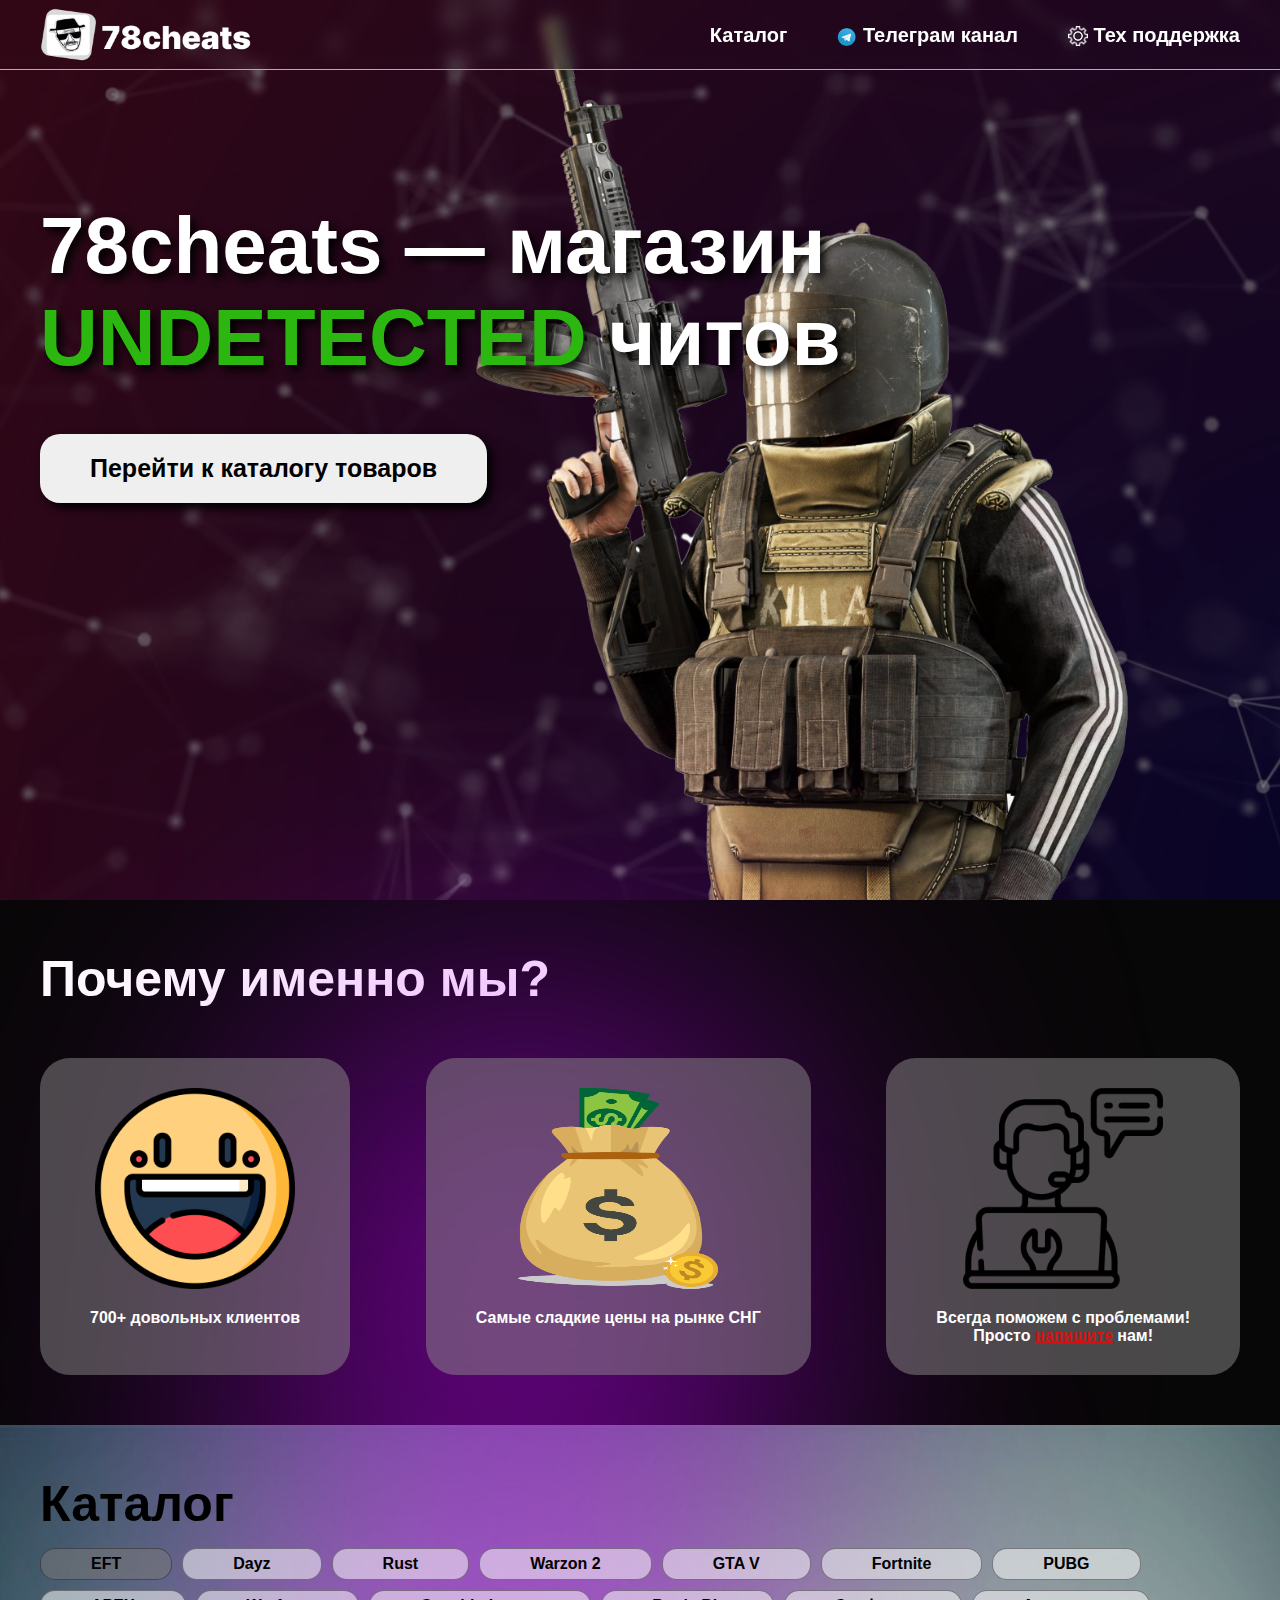
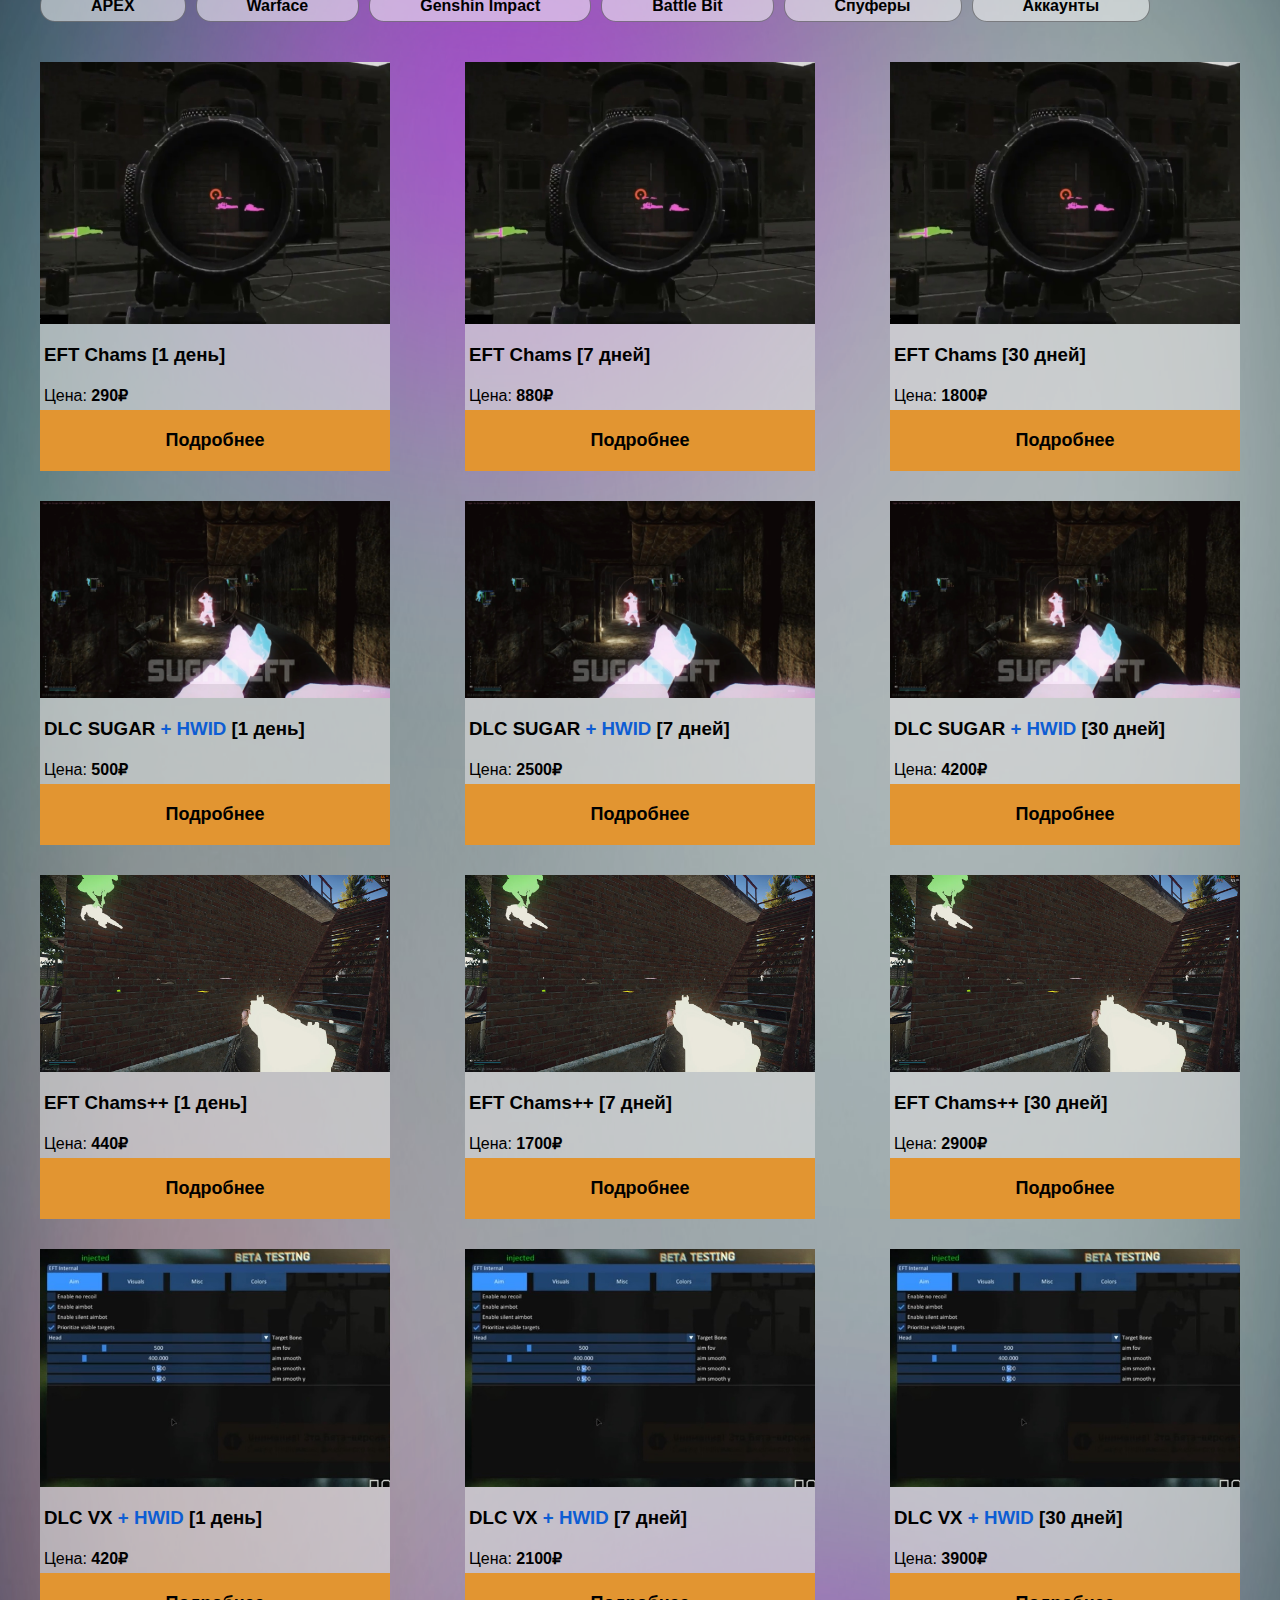
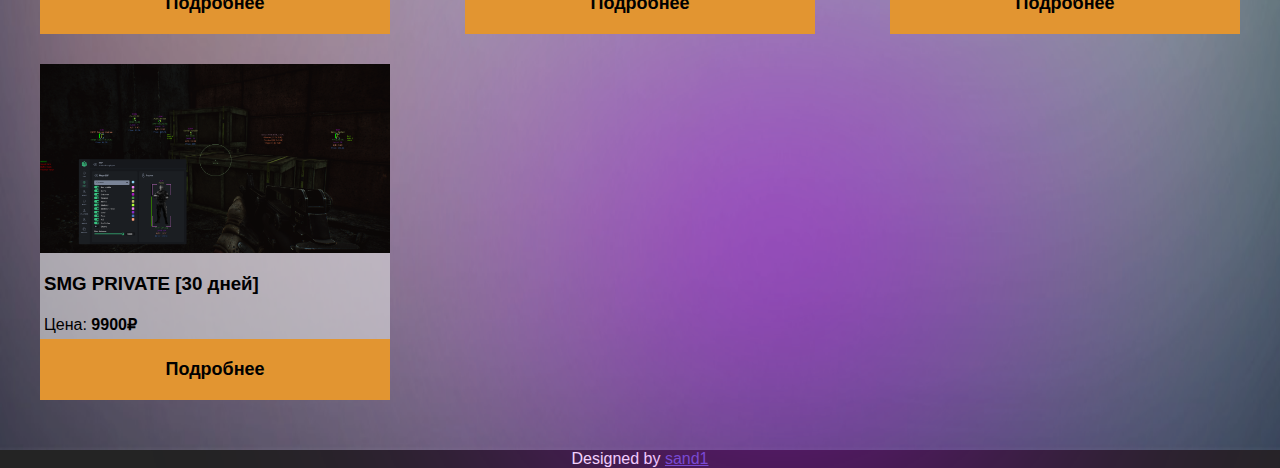
==== index.html @ 9108d3a5 "213123" ====
<!DOCTYPE html>
<html lang="en">
<head>
    <meta charset="UTF-8">
    <meta http-equiv="X-UA-Compatible" content="IE=edge">
    <meta name="viewport" content="width=device-width, initial-scale=1.0">
    <link rel="stylesheet" href="https://cdn.jsdelivr.net/npm/@mdi/font@6.5.95/css/materialdesignicons.min.css">
    <!-- <link rel="stylesheet" href="https://cdnjs.cloudflare.com/ajax/libs/animate.css/4.1.1/animate.min.css"/> -->
    <link type="image/x-icon" href="img/logo/iconka.ico" rel="shortcut icon">
    <link rel="stylesheet" href="css/style.css">
    <title>78cheats</title>
</head>
<body>
    <div class="wrapper">
        <header class="header animate__animated animate__fadeInDown">
            <div class="header__container">
                <a href="#"><img src="img/logo/78walter.png" alt="" class="header__logo"></a> 
                <div class="header__menu menu">
                    <div class="menu__icon">
                        <span></span>
                    </div>
                    <nav class="menu__body">
                        <ul class="menu__list">
                            <li><a class="menu__link" data-goto=".catalog" href="#"><i class="mdi mdi-animation"></i> Каталог</a></li>
                            <li><a class="menu__link" data-goto="" href="https://t.me/cheat78s" target="_blank"> <img src="img/logo/tg-png.png" width="20px" alt="tg" style="margin-top: 3px;"> Телеграм канал</a></li>
                            <li><a class="menu__link widthCOG" data-goto="" href="https://t.me/sand17tg" target="_blank"><img src="img/logo/COG.png" alt="COG" width="20px" class="mdiCOG"> Тех поддержка</a></li>
                        </ul>
                    </nav>
                </div>
            </div>
        </header>

        <main class="main">
            <section class="main__page">
                <!-- <img src="img/background/123123.jpg" alt="background" class="main__page__background"> -->
                <video src="img/background/dots_-_120172 (Original).mp4" poster="img/background/dots-static.png" muted loop autoplay="autoplay" class="main__page__background"></video>
                <img src="img/background/scav.png" alt="scav" class="main__page__scav-img animate__animated animate__fadeInRightBig wow" data-speed="100">
                <div class="container">
                    <div class="main__page__content animate__animated animate__fadeInLeft">
                        <h1>78cheats — магазин <span style="color: rgb(43, 182, 16);">UNDETECTED</span> читов</h1>
                        <button class="main__page__content__button menu__link" data-goto=".catalog">Перейти к каталогу товаров</button>
                    </div>
                </div>
            </section>

            <section class="why-we">
                <div class="container">
                    <h2 class="catalog__content__title animate__animated animate__fadeInLeft wow">Почему именно мы?</h2>
                    <div class="blur-element1"></div>
                    <div class="why-we__block">

                        <div class="why-we__item animate__animated animate__fadeInBottomLeft wow">
                            <img src="img/logo/smile.png" alt="smile">
                            <h3>700+ довольных клиентов</h3>
                        </div>
                        <div class="why-we__item animate__animated animate__fadeInUp wow">
                            <img src="img/logo/dinero.png" alt=dinero"">
                            <h3>Самые сладкие цены на рынке СНГ</h3>
                        </div>
                        <div class="why-we__item animate__animated animate__fadeInBottomRight wow">
                            <img src="img/logo/sos.png" alt="sos">
                            <h3>Всегда поможем с проблемами!<br> Просто <a target="_blank" href="https://t.me/sand17tg" style="color: rgb(214, 18, 18); text-decoration: underline;">напишите</a> нам!</h3>
                        </div>                        
                    </div>
                </div>
            </section>

            <section class="catalog">
                <img src="img/background/background2.jpg" alt="background2" class="catalog__background" >
                 <div class="blur-element1"></div>
                 <div class="blur-element2"></div>
                <div class="container">
                    <div class="catalog__content">
                        <h2 class="catalog__content__title animate__animated animate__fadeInLeft wow">Каталог</h2>
                        <ul class="catalog-bar animate__animated animate__fadeInLeft wow">
                            <li class="catalog-bar__item" data-tab="tab-eft">EFT</li>
                            <li class="catalog-bar__item" data-tab="tab-dayz">Dayz</li>
                            <li class="catalog-bar__item" data-tab="tab-rust">Rust</li>
                            <li class="catalog-bar__item" data-tab="tab-mw2">Warzon 2</li>
                            <li class="catalog-bar__item" data-tab="tab-gta5">GTA V</li>
                            <li class="catalog-bar__item" data-tab="tab-ft">Fortnite</li>
                            <li class="catalog-bar__item" data-tab="tab-pubg">PUBG</li>
                            <li class="catalog-bar__item" data-tab="tab-apex">APEX</li>
                            <li class="catalog-bar__item" data-tab="tab-wf">Warface</li>
                            <!-- <li class="catalog-bar__item" data-tab="tab-wt">War Thunder</li> -->
                            <li class="catalog-bar__item" data-tab="tab-gi">Genshin Impact</li>
                            <li class="catalog-bar__item" data-tab="tab-bb">Battle Bit</li>
                            <li class="catalog-bar__item" data-tab="tab-hwid">Спуферы</li>
                            <li class="catalog-bar__item" data-tab="tab-acc">Аккаунты</li>
                        </ul>

                        <div class="catalog-content">

                            <div class="catalog-content__block hidden" id="tab-eft" >                              
                                <div class="catalog-content__block__item " data-cpu="CPU: Intel или AMD" data-win="Windows 64x 10[20H2 - 22H2] — 11[22H2]" data-description="Представляю вашему вниманию продукт EFT Chams — чит для Таркова, который содержит в себе только чамсы. Почему он хардкорный? Да потому что вам придётся стрелять самому, за вас убивать в голову он не будет. Заинжектили, зашли на сервер и просто видите, как противники бегают по всей карте — у данного софта нет даже меню.">
                                    <img class="card-img" src="img/product-img/chams.jpg" alt="chams" >
                                    <h3 class="card-title">EFT Chams <span class="card-time">[1 день]</span></h3>
                                    <p>Цена:<span class="card-price"> 290₽</span></p>
                                    <button class="product-btn"  >Подробнее</button>
                                </div>
                                <div class="catalog-content__block__item " data-cpu="CPU: Intel или AMD" data-win="Windows 64x 10[20H2 - 22H2] — 11[22H2]" data-description="Представляю вашему вниманию продукт EFT Chams — чит для Таркова, который содержит в себе только чамсы. Почему он хардкорный? Да потому что вам придётся стрелять самому, за вас убивать в голову он не будет. Заинжектили, зашли на сервер и просто видите, как противники бегают по всей карте — у данного софта нет даже меню.">
                                    <img class="card-img" src="img/product-img/chams.jpg" alt="chams" >
                                    <h3 class="card-title">EFT Chams <span class="card-time">[7 дней]</span></h3>
                                    <p>Цена:<span class="card-price"> 880₽</span></p>
                                    <button class="product-btn" >Подробнее</button>
                                </div>
                                <div class="catalog-content__block__item " data-cpu="CPU: Intel или AMD" data-win="Windows 64x 10[20H2 - 22H2] — 11[22H2]" data-description="Представляю вашему вниманию продукт EFT Chams — чит для Таркова, который содержит в себе только чамсы. Почему он хардкорный? Да потому что вам придётся стрелять самому, за вас убивать в голову он не будет. Заинжектили, зашли на сервер и просто видите, как противники бегают по всей карте — у данного софта нет даже меню.">
                                    <img class="card-img" src="img/product-img/chams.jpg" alt="chams" >
                                    <h3 class="card-title">EFT Chams <span class="card-time">[30 дней]</span></h3>
                                    <p>Цена:<span class="card-price"> 1800₽</span></p>
                                    <button class="product-btn"  >Подробнее</button>
                                </div>

                                <div class="catalog-content__block__item " data-cpu="CPU: Intel / AMD (AMD FX / Intel Xeon не поддерживаются, возврата не будет)" data-win="Windows 64x 10[20H2 - 22H2]" data-description="Данное ПО не садит FPS и отлично подходит для легитной и полу-рейдж игры. В данный продукт встроен HWID SPOOFER, который заменит ваше железо на другое во время работы чита.">
                                    <img class="card-img" src="img/product-img/sugar.jpg" alt="sugar" >
                                    <h3 class="card-title">DLC SUGAR <span style="color: rgb(14, 93, 211)">+ HWID</span><span class="card-time"> [1 день]</span></h3>
                                    <p>Цена:<span class="card-price"> 500₽</span></p>
                                    <button class="product-btn"  >Подробнее</button>
                                </div>
                                <div class="catalog-content__block__item " data-cpu="CPU: Intel / AMD (AMD FX / Intel Xeon не поддерживаются, возврата не будет)" data-win="Windows 64x 10[20H2 - 22H2]" data-description="Данное ПО не садит FPS и отлично подходит для легитной и полу-рейдж игры. В данный продукт встроен HWID SPOOFER, который заменит ваше железо на другое во время работы чита.">
                                    <img class="card-img" src="img/product-img/sugar.jpg" alt="sugar" >
                                    <h3 class="card-title">DLC SUGAR <span style="color: rgb(14, 93, 211)">+ HWID</span><span class="card-time"> [7 дней]</span></h3>
                                    <p>Цена:<span class="card-price"> 2500₽</span></p>
                                    <button class="product-btn" >Подробнее</button>
                                </div>
                                <div class="catalog-content__block__item " data-cpu="CPU: Intel / AMD (AMD FX / Intel Xeon не поддерживаются, возврата не будет)" data-win="Windows 64x 10[20H2 - 22H2]" data-description="Данное ПО не садит FPS и отлично подходит для легитной и полу-рейдж игры. В данный продукт встроен HWID SPOOFER, который заменит ваше железо на другое во время работы чита.">
                                    <img class="card-img" src="img/product-img/sugar.jpg" alt="sugar" >
                                    <h3 class="card-title">DLC SUGAR <span style="color: rgb(14, 93, 211)">+ HWID</span><span class="card-time"> [30 дней]</span></h3>
                                    <p>Цена:<span class="card-price"> 4200₽</span></p>
                                    <button class="product-btn"  >Подробнее</button>
                                </div>

                                
                                <div class="catalog-content__block__item " data-cpu="CPU: Intel или AMD" data-win="Windows 64x 10[20H2 - 22H2] — 11[22H2]" data-description="Усовершенствованная версия Chams, в которой можно обозначить ЧКВ, Дикого, босса, абсолютно разными цветами из палитры RGB. Так же подсветка ящиков, контейнеров, лута, и прочего, выборка тоже есть. Присутствует Анти-Отдача, Бесконечный Бег.">
                                    <img class="card-img" src="img/product-img/chams++.jpg" alt="chams" >
                                    <h3 class="card-title">EFT Chams++ <span class="card-time">[1 день]</span></h3>
                                    <p>Цена:<span class="card-price"> 440₽</span></p>
                                    <button class="product-btn"  >Подробнее</button>
                                </div>
                                <div class="catalog-content__block__item " data-cpu="CPU: Intel или AMD" data-win="Windows 64x 10[20H2 - 22H2] — 11[22H2]" data-description="Усовершенствованная версия Chams, в которой можно обозначить ЧКВ, Дикого, босса, абсолютно разными цветами из палитры RGB. Так же подсветка ящиков, контейнеров, лута, и прочего, выборка тоже есть. Присутствует Анти-Отдача, Бесконечный Бег.">
                                    <img class="card-img" src="img/product-img/chams++.jpg" alt="chams" >
                                    <h3 class="card-title">EFT Chams++ <span class="card-time">[7 дней]</span></h3>
                                    <p>Цена:<span class="card-price"> 1700₽</span></p>
                                    <button class="product-btn" >Подробнее</button>
                                </div>
                                <div class="catalog-content__block__item " data-cpu="CPU: Intel или AMD" data-win="Windows 64x 10[20H2 - 22H2] — 11[22H2]" data-description="Усовершенствованная версия Chams, в которой можно обозначить ЧКВ, Дикого, босса, абсолютно разными цветами из палитры RGB. Так же подсветка ящиков, контейнеров, лута, и прочего, выборка тоже есть. Присутствует Анти-Отдача, Бесконечный Бег.">
                                    <img class="card-img" src="img/product-img/chams++.jpg" alt="chams" >
                                    <h3 class="card-title">EFT Chams++ <span class="card-time">[30 дней]</span></h3>
                                    <p>Цена:<span class="card-price"> 2900₽</span></p>
                                    <button class="product-btn"  >Подробнее</button>
                                </div>
                        


                                <div class="catalog-content__block__item " data-cpu="CPU: Intel или AMD" data-win="Windows 64x 10[20H2 - 22H2] — 11[22H2]" data-description="Бюджетный вариант полноценного софта, присутствует Aim-bot, FOV, возможность лутать через стены, ставить минимальную сумму отображаемого лута, отображены выходы. Встроен HWID-CHANGER.">
                                    <img class="card-img" src="img/product-img/vx.jpg" alt="vx" >
                                    <h3 class="card-title">DLC VX <span style="color: rgb(14, 93, 211)">+ HWID</span><span class="card-time"> [1 день]</span></h3>
                                    <p>Цена:<span class="card-price"> 420₽</span></p>
                                    <button class="product-btn">Подробнее</button>
                                </div>
                                <div class="catalog-content__block__item " data-cpu="CPU: Intel или AMD" data-win="Windows 64x 10[20H2 - 22H2] — 11[22H2]" data-description="Бюджетный вариант полноценного софта, присутствует Aim-bot, FOV, возможность лутать через стены, ставить минимальную сумму отображаемого лута, отображены выходы. Встроен HWID-CHANGER.">
                                    <img class="card-img" src="img/product-img/vx.jpg" alt="vx" >
                                    <h3 class="card-title">DLC VX <span style="color: rgb(14, 93, 211)">+ HWID</span><span class="card-time"> [7 дней]</span></h3>
                                    <p>Цена:<span class="card-price"> 2100₽</span></p>
                                    <button class="product-btn">Подробнее</button>
                                </div>
                                <div class="catalog-content__block__item " data-cpu="CPU: Intel или AMD" data-win="Windows 64x 10[20H2 - 22H2] — 11[22H2]" data-description="Бюджетный вариант полноценного софта, присутствует Aim-bot, FOV, возможность лутать через стены, ставить минимальную сумму отображаемого лута, отображены выходы. Встроен HWID-CHANGER.">
                                    <img class="card-img" src="img/product-img/vx.jpg" alt="vx" >
                                    <h3 class="card-title">DLC VX <span style="color: rgb(14, 93, 211)">+ HWID</span><span class="card-time"> [30 дней]</span></h3>
                                    <p>Цена:<span class="card-price"> 3900₽</span></p>
                                    <button class="product-btn">Подробнее</button>
                                </div>

                                
                                <div class="catalog-content__block__item " data-cpu="CPU: Intel или AMD" data-win="Windows 64x 10[20H2 - 22H2] — 11[22H2]" data-description="Самый безопастный слотовый софт для EFT. [?/20] . Чтобы узнать есть ли места, пишите в телеграм! Имеет фирменную менюшку, приятные визуалы, статус UNDETECTED, частые обновления и нововведения.">
                                    <img class="card-img" src="img/product-img/smg-private.png" alt="vx" >
                                    <h3 class="card-title">SMG PRIVATE <span class="card-time"> [30 дней]</span></h3>
                                    <p>Цена:<span class="card-price"> 9900₽</span></p>
                                    <button class="product-btn">Подробнее</button>
                                </div> 

                            </div>

                            <div class="catalog-content__block hidden" id="tab-dayz">
                                <div class="catalog-content__block__item">
                                    <img src="img/product-img/dayz dull.jpg" alt="Dullwave">
                                    <h3>Dullwave 30 days</h3>
                                    <p>Цена:<span> 3000₽</span></p>
                                    <a class="product-btn" href="https://t.me/s7ven8" target="_blank">Купить</a>
                                </div>
                                <div class="catalog-content__block__item">
                                    <img src="img/product-img/dayz dull.jpg" alt="Dullwave">
                                    <h3>Dullwave 7 days</h3>
                                    <p>Цена:<span> 1700₽</span></p>
                                    <a class="product-btn" href="https://t.me/s7ven8" target="_blank">Купить</a>
                                </div>
                                <div class="catalog-content__block__item">
                                    <img src="img/product-img/dayz dull.jpg" alt="Dullwave">
                                    <h3>Dullwave 1 day</h3>
                                    <p>Цена:<span> 500₽</span></p>
                                    <a class="product-btn" href="https://t.me/s7ven8" target="_blank">Купить</a>
                                </div>
                                <div class="catalog-content__block__item">
                                    <img src="img/product-img/dayz crooked.jpg" alt="crooked">
                                    <h3>Crooked Arm's 30 days</h3>
                                    <p>Цена:<span> 4100₽</span></p>
                                    <a class="product-btn" href="https://t.me/s7ven8" target="_blank">Купить</a>
                                </div>
                                <div class="catalog-content__block__item">
                                    <img src="img/product-img/dayz crooked.jpg" alt="crooked">
                                    <h3>Crooked Arm's 7 days</h3>
                                    <p>Цена:<span> 2300₽</span></p>
                                    <a class="product-btn" href="https://t.me/s7ven8" target="_blank">Купить</a>
                                </div>
                                <div class="catalog-content__block__item">
                                    <img src="img/product-img/dayz crooked.jpg" alt="crooked">
                                    <h3>Crooked Arm's 1 day</h3>
                                    <p>Цена:<span> 600₽</span></p>
                                    <a class="product-btn" href="https://t.me/s7ven8" target="_blank">Купить</a>
                                </div>
                                
                                <!-- <div class="catalog-content__block__item">
                                    <img src="img/product-img/dayz durnoy.jpg" alt="Durnoy">
                                    <h3>Durnoy 30 days</h3>
                                    <p>Цена:<span> 2500₽</span></p>
                                    <a class="product-btn" href="https://t.me/s7ven8" target="_blank">Купить</a>
                                </div>
                                <div class="catalog-content__block__item">
                                    <img src="img/product-img/dayz durnoy.jpg" alt="Durnoy">
                                    <h3>Durnoy 7 days</h3>
                                    <p>Цена:<span> 1300₽</span></p>
                                    <a class="product-btn" href="https://t.me/s7ven8" target="_blank">Купить</a>
                                </div>
                                <div class="catalog-content__block__item">
                                    <img src="img/product-img/dayz durnoy.jpg" alt="Durnoy">
                                    <h3>Durnoy 1 day</h3>
                                    <p>Цена:<span> 400₽</span></p>
                                    <a class="product-btn" href="https://t.me/s7ven8" target="_blank">Купить</a>
                                </div> -->
                            </div>
             
                            <div class="catalog-content__block hidden" id="tab-rust">
                                <div class="catalog-content__block__item">
                                    <img src="img/product-img/rust-cr3.webp" alt="chams">
                                    <h3>RUST CR3 1 day</h3>
                                    <p>Цена:<span> 950₽</span></p>
                                    <a class="product-btn" href="https://t.me/s7ven8" target="_blank">Купить</a>
                                </div>
                                <div class="catalog-content__block__item">
                                    <img src="img/product-img/rust-cr3.webp" alt="chams">
                                    <h3>RUST CR3 7 days</h3>
                                    <p>Цена:<span> 3300₽</span></p>
                                    <a class="product-btn" href="https://t.me/s7ven8" target="_blank">Купить</a>
                                </div>
                                <div class="catalog-content__block__item">
                                    <img src="img/product-img/rust-cr3.webp" alt="chams">
                                    <h3>RUST CR3 30 days</h3>
                                    <p>Цена:<span> 7400₽</span></p>
                                    <a class="product-btn" href="https://t.me/s7ven8" target="_blank">Купить</a>
                                </div>
                            </div>

                            <div class="catalog-content__block hidden" id="tab-mw2">
                                <div class="catalog-content__block__item">
                                    <img src="img/product-img/w2  dullwave.png" alt="ca">
                                    <h3>MW2 Dullwave | 1 day</h3>
                                    <p>Цена:<span> 300₽</span></p>
                                    <a class="product-btn" href="https://t.me/s7ven8" target="_blank">Купить</a>
                                </div>
                                <div class="catalog-content__block__item">
                                    <img src="img/product-img/w2  dullwave.png" alt="ca">
                                    <h3>MW2 Dullwave | 7 days</h3>
                                    <p>Цена:<span> 1000₽</span></p>
                                    <a class="product-btn" href="https://t.me/s7ven8" target="_blank">Купить</a>
                                </div>
                                <div class="catalog-content__block__item">
                                    <img src="img/product-img/w2  dullwave.png" alt="ca">
                                    <h3>MW2 Dullwave | 30 days</h3>
                                    <p>Цена:<span> 2200₽</span></p>
                                    <a class="product-btn" href="https://t.me/s7ven8" target="_blank">Купить</a>
                                </div>
                            </div>

                            <div class="catalog-content__block hidden" id="tab-gta5">
                                <img src="img/logo/nothing.png" alt="nothing" class="catalog-nothing__IMG">
                            </div>

                            <div class="catalog-content__block hidden" id="tab-ft">
                                <img src="img/logo/nothing.png" alt="nothing" class="catalog-nothing__IMG">
                            </div>

                            <div class="catalog-content__block hidden" id="tab-pubg">
                                <img src="img/logo/nothing.png" alt="nothing" class="catalog-nothing__IMG">
                            </div>

                            <div class="catalog-content__block hidden" id="tab-apex">
                                <img src="img/logo/nothing.png" alt="nothing" class="catalog-nothing__IMG">
                            </div>

                            <div class="catalog-content__block hidden" id="tab-wf">
                                <img src="img/logo/nothing.png" alt="nothing" class="catalog-nothing__IMG">
                            </div>

                            <div class="catalog-content__block hidden" id="tab-bb">
                                <img src="img/logo/nothing.png" alt="nothing" class="catalog-nothing__IMG">
                            </div>

                            <div class="catalog-content__block hidden" id="tab-gi">
                                <div class="catalog-content__block__item">
                                    <img src="img/product-img/unicore.jpg" alt="chams">
                                    <h3>UNICORE GENSHIN 1 day</h3>
                                    <p>Цена:<span> 500₽</span></p>
                                    <a class="product-btn" href="https://t.me/s7ven8" target="_blank">Купить</a>
                                </div>
                                <div class="catalog-content__block__item">
                                    <img src="img/product-img/unicore.jpg" alt="chams">
                                    <h3>UNICORE GENSHIN 7 days</h3>
                                    <p>Цена:<span> 1700₽</span></p>
                                    <a class="product-btn" href="https://t.me/s7ven8" target="_blank">Купить</a>
                                </div>
                                <div class="catalog-content__block__item">
                                    <img src="img/product-img/unicore.jpg" alt="chams">
                                    <h3>UNICORE GENSHIN 30 days</h3>
                                    <p>Цена:<span> 3400₽</span></p>
                                    <a class="product-btn" href="https://t.me/s7ven8" target="_blank">Купить</a>
                                </div>
                            </div>

                            <div class="catalog-content__block hidden" id="tab-hwid">
                                <div class="catalog-content__block__item">
                                    <img src="img/product-img/be.jpeg" alt="chams">
                                    <h3>78Spoofer(BE) FOREVER</h3>
                                    <p>Цена:<span> 1600₽</span></p>
                                    <a class="product-btn" href="https://t.me/s7ven8" target="_blank">Купить</a>
                                </div>
                                <div class="catalog-content__block__item">
                                    <img src="img/product-img/be.jpeg" alt="chams">
                                    <h3>78Spoofer(BE) 30 days</h3>
                                    <p>Цена:<span> 800₽</span></p>
                                    <a class="product-btn" href="https://t.me/s7ven8" target="_blank">Купить</a>
                                </div>
                                <div class="catalog-content__block__item">
                                    <img src="img/product-img/be.jpeg" alt="chams">
                                    <h3>78Spoofer(BE) 7 days</h3>
                                    <p>Цена:<span> 500₽</span></p>
                                    <a class="product-btn" href="https://t.me/s7ven8" target="_blank">Купить</a>
                                </div>
                                <div class="catalog-content__block__item">
                                    <img src="img/product-img/eac.jpeg" alt="chams">
                                    <h3>78Spoofer(EAC) FOREVER</h3>
                                    <p>Цена:<span> 1900₽</span></p>
                                    <a class="product-btn" href="https://t.me/s7ven8" target="_blank">Купить</a>
                                </div>
                                <div class="catalog-content__block__item">
                                    <img src="img/product-img/eac.jpeg" alt="chams">
                                    <h3>78Spoofer(EAC) 30 days</h3>
                                    <p>Цена:<span> 1100₽</span></p>
                                    <a class="product-btn" href="https://t.me/s7ven8" target="_blank">Купить</a>
                                </div>
                                <div class="catalog-content__block__item">
                                    <img src="img/product-img/eac.jpeg" alt="chams">
                                    <h3>78Spoofer(EAC) 7 days</h3>
                                    <p>Цена:<span> 700₽</span></p>
                                    <a class="product-btn" href="https://t.me/s7ven8" target="_blank">Купить</a>
                                </div>
                            </div>

                            <div class="catalog-content__block hidden" id="tab-acc">
                                <img src="img/logo/nothing.png" alt="nothing" class="catalog-nothing__IMG">
                            </div>

                        </div>
                    </div>
                </div>
            </section>
        </main>
        <footer class="footer">
            <p>Designed by <a href="https://t.me/sand17tg" target="_blank">sand1</a></p>
        </footer>
    </div>

    <script src="js/combined.js"></script>
    <!-- <script src="js/wow.min.js"></script>
    <script>new WOW().init();</script> -->
    <script>const parallaxImage = document.querySelector('.main__page__scav-img');
        
        document.addEventListener('mousemove', (e) => {
            const xPosition = e.clientX / window.innerWidth;
            const xOffset = -100 + xPosition * 100; // Регулируйте этот коэффициент для более сильного или слабого эффекта
            
            parallaxImage.style.transform = `translateX(${xOffset}px)`;
        });</script>
    <script src="js/script.js"></script>
</body>
</html>
---- css/style.css ----
@charset "UTF-8";
@font-face {
  font-family: "Gilroy";
  src: url("../fonts/Gilroy-Regular.eot");
  src: local("../fonts/Gilroy Regular"), local("Gilroy-Regular"), url("../fonts/Gilroy-Regular.eot?#iefix") format("embedded-opentype"), url("../fonts/Gilroy-Regular.woff2") format("woff2"), url("../fonts/Gilroy-Regular.woff") format("woff"), url("../fonts/Gilroy-Regular.ttf") format("truetype");
  font-weight: normal;
  font-style: normal;
}
@font-face {
  font-family: "Gilroy";
  src: url("../fonts/Gilroy-ExtraboldItalic.eot");
  src: local("../fonts/Gilroy Extrabold Italic"), local("Gilroy-ExtraboldItalic"), url("../fonts/Gilroy-ExtraboldItalic.eot?#iefix") format("embedded-opentype"), url("../fonts/Gilroy-ExtraboldItalic.woff2") format("woff2"), url("../fonts/Gilroy-ExtraboldItalic.woff") format("woff"), url("../fonts/Gilroy-ExtraboldItalic.ttf") format("truetype");
  font-weight: 800;
  font-style: italic;
}
@font-face {
  font-family: "Gilroy";
  src: url("../fonts/Gilroy-Bold.eot");
  src: local("../fonts/Gilroy Bold"), local("Gilroy-Bold"), url("../fonts/Gilroy-Bold.eot?#iefix") format("embedded-opentype"), url("../fonts/Gilroy-Bold.woff2") format("woff2"), url("../fonts/Gilroy-Bold.woff") format("woff"), url("../fonts/Gilroy-Bold.ttf") format("truetype");
  font-weight: bold;
  font-style: normal;
}
@font-face {
  font-family: "Gilroy";
  src: url("../fonts/Gilroy-Black.eot");
  src: local("../fonts/Gilroy Black"), local("Gilroy-Black"), url("../fonts/Gilroy-Black.eot?#iefix") format("embedded-opentype"), url("../fonts/Gilroy-Black.woff2") format("woff2"), url("../fonts/Gilroy-Black.woff") format("woff"), url("../fonts/Gilroy-Black.ttf") format("truetype");
  font-weight: 900;
  font-style: normal;
}
@font-face {
  font-family: "Gilroy";
  src: url("../fonts/Gilroy-Light.eot");
  src: local("../fonts/Gilroy Light"), local("Gilroy-Light"), url("../fonts/Gilroy-Light.eot?#iefix") format("embedded-opentype"), url("../fonts/Gilroy-Light.woff2") format("woff2"), url("../fonts/Gilroy-Light.woff") format("woff"), url("../fonts/Gilroy-Light.ttf") format("truetype");
  font-weight: 300;
  font-style: normal;
}
@font-face {
  font-family: "Gilroy";
  src: url("../fonts/Gilroy-Semibold.eot");
  src: local("../fonts/Gilroy Semibold"), local("Gilroy-Semibold"), url("../fonts/Gilroy-Semibold.eot?#iefix") format("embedded-opentype"), url("../fonts/Gilroy-Semibold.woff2") format("woff2"), url("../fonts/Gilroy-Semibold.woff") format("woff"), url("../fonts/Gilroy-Semibold.ttf") format("truetype");
  font-weight: 600;
  font-style: normal;
}
@font-face {
  font-family: "Gilroy";
  src: url("../fonts/Gilroy-Medium.eot");
  src: local("../fonts/Gilroy Medium"), local("Gilroy-Medium"), url("../fonts/Gilroy-Medium.eot?#iefix") format("embedded-opentype"), url("../fonts/Gilroy-Medium.woff2") format("woff2"), url("../fonts/Gilroy-Medium.woff") format("woff"), url("../fonts/Gilroy-Medium.ttf") format("truetype");
  font-weight: 500;
  font-style: normal;
}
@font-face {
  font-family: "Gilroy";
  src: url("../fonts/Gilroy-MediumItalic.eot");
  src: local("../fonts/Gilroy Medium Italic"), local("Gilroy-MediumItalic"), url("../fonts/Gilroy-MediumItalic.eot?#iefix") format("embedded-opentype"), url("../fonts/Gilroy-MediumItalic.woff2") format("woff2"), url("../fonts/Gilroy-MediumItalic.woff") format("woff"), url("../fonts/Gilroy-MediumItalic.ttf") format("truetype");
  font-weight: 500;
  font-style: italic;
}
@font-face {
  font-family: "Gilroy";
  src: url("../fonts/Gilroy-BlackItalic.eot");
  src: local("../fonts/Gilroy Black Italic"), local("Gilroy-BlackItalic"), url("../fonts/Gilroy-BlackItalic.eot?#iefix") format("embedded-opentype"), url("../fonts/Gilroy-BlackItalic.woff2") format("woff2"), url("../fonts/Gilroy-BlackItalic.woff") format("woff"), url("../fonts/Gilroy-BlackItalic.ttf") format("truetype");
  font-weight: 900;
  font-style: italic;
}
@font-face {
  font-family: "Gilroy";
  src: url("../fonts/Gilroy-UltraLight.eot");
  src: local("../fonts/Gilroy UltraLight"), local("Gilroy-UltraLight"), url("../fonts/Gilroy-UltraLight.eot?#iefix") format("embedded-opentype"), url("../fonts/Gilroy-UltraLight.woff2") format("woff2"), url("../fonts/Gilroy-UltraLight.woff") format("woff"), url("../fonts/Gilroy-UltraLight.ttf") format("truetype");
  font-weight: 200;
  font-style: normal;
}
@font-face {
  font-family: "Gilroy";
  src: url("../fonts/Gilroy-RegularItalic.eot");
  src: local("../fonts/Gilroy Regular Italic"), local("Gilroy-RegularItalic"), url("../fonts/Gilroy-RegularItalic.eot?#iefix") format("embedded-opentype"), url("../fonts/Gilroy-RegularItalic.woff2") format("woff2"), url("../fonts/Gilroy-RegularItalic.woff") format("woff"), url("../fonts/Gilroy-RegularItalic.ttf") format("truetype");
  font-weight: normal;
  font-style: italic;
}
@font-face {
  font-family: "Gilroy";
  src: url("../fonts/Gilroy-SemiboldItalic.eot");
  src: local("../fonts/Gilroy Semibold Italic"), local("Gilroy-SemiboldItalic"), url("../fonts/Gilroy-SemiboldItalic.eot?#iefix") format("embedded-opentype"), url("../fonts/Gilroy-SemiboldItalic.woff2") format("woff2"), url("../fonts/Gilroy-SemiboldItalic.woff") format("woff"), url("../fonts/Gilroy-SemiboldItalic.ttf") format("truetype");
  font-weight: 600;
  font-style: italic;
}
@font-face {
  font-family: "Gilroy";
  src: url("../fonts/Gilroy-HeavyItalic.eot");
  src: local("../fonts/Gilroy Heavy Italic"), local("Gilroy-HeavyItalic"), url("../fonts/Gilroy-HeavyItalic.eot?#iefix") format("embedded-opentype"), url("../fonts/Gilroy-HeavyItalic.woff2") format("woff2"), url("../fonts/Gilroy-HeavyItalic.woff") format("woff"), url("../fonts/Gilroy-HeavyItalic.ttf") format("truetype");
  font-weight: 900;
  font-style: italic;
}
@font-face {
  font-family: "Gilroy";
  src: url("../fonts/Gilroy-Extrabold.eot");
  src: local("../fonts/Gilroy Extrabold"), local("Gilroy-Extrabold"), url("../fonts/Gilroy-Extrabold.eot?#iefix") format("embedded-opentype"), url("../fonts/Gilroy-Extrabold.woff2") format("woff2"), url("../fonts/Gilroy-Extrabold.woff") format("woff"), url("../fonts/Gilroy-Extrabold.ttf") format("truetype");
  font-weight: 800;
  font-style: normal;
}
@font-face {
  font-family: "Gilroy";
  src: url("../fonts/Gilroy-BoldItalic.eot");
  src: local("../fonts/Gilroy Bold Italic"), local("Gilroy-BoldItalic"), url("../fonts/Gilroy-BoldItalic.eot?#iefix") format("embedded-opentype"), url("../fonts/Gilroy-BoldItalic.woff2") format("woff2"), url("../fonts/Gilroy-BoldItalic.woff") format("woff"), url("../fonts/Gilroy-BoldItalic.ttf") format("truetype");
  font-weight: bold;
  font-style: italic;
}
@font-face {
  font-family: "Gilroy";
  src: url("../fonts/Gilroy-UltraLightItalic.eot");
  src: local("../fonts/Gilroy UltraLight Italic"), local("Gilroy-UltraLightItalic"), url("../fonts/Gilroy-UltraLightItalic.eot?#iefix") format("embedded-opentype"), url("../fonts/Gilroy-UltraLightItalic.woff2") format("woff2"), url("../fonts/Gilroy-UltraLightItalic.woff") format("woff"), url("../fonts/Gilroy-UltraLightItalic.ttf") format("truetype");
  font-weight: 200;
  font-style: italic;
}
@font-face {
  font-family: "Gilroy";
  src: url("../fonts/Gilroy-LightItalic.eot");
  src: local("../fonts/Gilroy Light Italic"), local("Gilroy-LightItalic"), url("../fonts/Gilroy-LightItalic.eot?#iefix") format("embedded-opentype"), url("../fonts/Gilroy-LightItalic.woff2") format("woff2"), url("../fonts/Gilroy-LightItalic.woff") format("woff"), url("../fonts/Gilroy-LightItalic.ttf") format("truetype");
  font-weight: 300;
  font-style: italic;
}
@font-face {
  font-family: "Gilroy";
  src: url("../fonts/Gilroy-Heavy.eot");
  src: local("../fonts/Gilroy Heavy"), local("Gilroy-Heavy"), url("../fonts/Gilroy-Heavy.eot?#iefix") format("embedded-opentype"), url("../fonts/Gilroy-Heavy.woff2") format("woff2"), url("../fonts/Gilroy-Heavy.woff") format("woff"), url("../fonts/Gilroy-Heavy.ttf") format("truetype");
  font-weight: 900;
  font-style: normal;
}
@font-face {
  font-family: "Gilroy";
  src: url("../fonts/Gilroy-Thin.eot");
  src: local("../fonts/Gilroy Thin"), local("Gilroy-Thin"), url("../fonts/Gilroy-Thin.eot?#iefix") format("embedded-opentype"), url("../fonts/Gilroy-Thin.woff2") format("woff2"), url("../fonts/Gilroy-Thin.woff") format("woff"), url("../fonts/Gilroy-Thin.ttf") format("truetype");
  font-weight: 100;
  font-style: normal;
}
@font-face {
  font-family: "Gilroy";
  src: url("../fonts/Gilroy-ThinItalic.eot");
  src: local("../fonts/Gilroy Thin Italic"), local("Gilroy-ThinItalic"), url("../fonts/Gilroy-ThinItalic.eot?#iefix") format("embedded-opentype"), url("../fonts/Gilroy-ThinItalic.woff2") format("woff2"), url("../fonts/Gilroy-ThinItalic.woff") format("woff"), url("../fonts/Gilroy-ThinItalic.ttf") format("truetype");
  font-weight: 100;
  font-style: italic;
}
/* -------------------------------------------------------------------------- */
@font-face {
  font-family: "Aremat";
  src: url("../fonts/aremat.ttf");
}
/* -------------------------------------------------------------------------- */
@font-face {
  font-family: "Glamour-Absolute-Regular";
  src: url("../fonts/Glamour-Absolute-Regular.ttf");
}
@font-face {
  font-family: "Glamour-Absolute-Italic";
  src: url("../fonts/Glamour-Absolute-Italic.ttf");
}
/* -------------------------------------------------------------------------- */
@font-face {
  font-family: "Cheveuxdange";
  src: url("../fonts/Cheveuxdange.ttf");
}
* {
  padding: 0;
  margin: 0;
  border: 0;
}

*, *::before, *::after {
  box-sizing: border-box;
}

:focus, :active {
  outline: none;
}

a:focus, a:active {
  outline: none;
}

nav, footer, header, aside {
  display: block;
}

html, body {
  height: 100%;
  width: 100%;
  font-size: 100%;
  line-height: inherit;
}

input, button, textarea {
  font-family: inherit;
}

input::ms-clear {
  display: none;
}

button {
  cursor: pointer;
}

button::-moz-focus-inner {
  padding: 0;
  border: 0;
}

a, a:visited {
  text-decoration: none;
}

ul li {
  list-style: none;
}

img {
  vertical-align: top;
}

html {
  scroll-behavior: smooth;
  overflow-x: hidden;
}

.wrapper {
  display: flex;
  flex-direction: column;
  min-height: 100%;
}
.wrapper .main {
  flex: 1 1 auto;
}

body._lock {
  overflow: hidden;
}

/* ----------ШАПКА---------------------------------------------------------------- */
.header {
  position: fixed;
  width: 100%;
  -webkit-backdrop-filter: blur(7px);
          backdrop-filter: blur(7px);
  padding: 3px 0px;
  height: 70px;
  z-index: 100;
  border-bottom: 1px solid rgb(176, 175, 175);
}
.header__container {
  max-width: 1230px;
  margin: 0 auto;
  padding: 0px 15px;
  display: flex;
  justify-content: space-between;
  align-items: center;
}
.header__logo {
  z-index: 10;
  position: relative;
  width: 240px;
  margin: auto 0;
  padding: 5px 0px;
}

@media (max-width: 768px) {
  .header__menu .menu__body {
    position: fixed;
    top: 0;
    left: -100%;
    z-index: 2;
    width: 100%;
    height: 100vh;
    background-color: rgb(0, 0, 0);
    padding: 120px 10px 30px 50px;
    transition: left 0.3s ease 0s;
    overflow: auto;
  }
  .header__menu .menu__body._active {
    left: 0;
  }
  .header__menu .menu__body::before {
    content: "";
    top: 0;
    left: 0;
    width: 100%;
    height: 78px;
    background: #000;
    -webkit-backdrop-filter: blur(5px);
            backdrop-filter: blur(5px);
    z-index: 2;
  }
}
.header__menu .menu__body .menu__list {
  display: flex;
  gap: 50px;
}
@media (max-width: 768px) {
  .header__menu .menu__body .menu__list {
    flex-direction: column;
    gap: 0px;
  }
}
.header__menu .menu__body .menu__list .menu__link {
  color: #fff;
  font-size: 20px;
  font-family: "Gill Sans", "Gill Sans MT", Calibri, "Trebuchet MS", sans-serif;
  font-weight: 600;
  padding: 23px 0px;
  position: relative;
}
@media (max-width: 768px) {
  .header__menu .menu__body .menu__list .menu__link {
    font-size: 30px;
    align-items: center;
    display: flex;
    gap: 5px;
  }
}
.header__menu .menu__body .menu__list .menu__link::after {
  content: "";
  position: absolute;
  bottom: 0px;
  left: 50%;
  width: 0;
  height: 2px;
  transition: all 0.3s ease 0s;
  background-color: rgb(255, 255, 255);
}
.header__menu .menu__body .menu__list .menu__link:hover::after {
  left: 0;
  width: 100%;
  color: rgba(255, 255, 255, 0.342);
}
.header__menu .menu__icon {
  display: none;
  z-index: 10;
}
@media (max-width: 768px) {
  .header__menu .menu__icon {
    z-index: 5;
    display: block;
    position: relative;
    width: 30px;
    height: 18px;
    cursor: pointer;
  }
  .header__menu .menu__icon span, .header__menu .menu__icon::before, .header__menu .menu__icon::after {
    left: 0;
    position: absolute;
    height: 10%;
    width: 100%;
    transition: all 0.5s ease;
    background-color: #ffffff;
  }
  .header__menu .menu__icon::before, .header__menu .menu__icon::after {
    content: "";
  }
  .header__menu .menu__icon::before {
    top: 0;
  }
  .header__menu .menu__icon::after {
    bottom: 0;
  }
  .header__menu .menu__icon span {
    top: 50%;
    transform: scale(1) translate(0px, -50%);
  }
  .header__menu .menu__icon._active span {
    transform: scale(0) translate(0px, -50%);
  }
  .header__menu .menu__icon._active::before {
    top: 50%;
    transform: rotate(-45deg) translate(0px, -50%);
  }
  .header__menu .menu__icon._active::after {
    bottom: 50%;
    transform: rotate(45deg) translate(0px, 50%);
  }
}

.main {
  position: relative;
}

/* ----------main page section---------------------------------------------------------------- */
.container {
  position: relative;
  max-width: 1230px;
  margin: 0 auto;
  padding: 0px 15px;
}

.main__page {
  position: relative;
  padding: 260px 0px;
  height: 100vh;
}
.main__page__scav-img {
  position: absolute;
  width: 700px;
  bottom: 0;
  right: 10%;
  -o-object-position: bottom;
     object-position: bottom;
  -o-object-fit: contain;
     object-fit: contain;
  transition: all 0.2s ease-out;
}
@media (max-width: 1000px) {
  .main__page__scav-img {
    width: 450px;
  }
}
@media (max-width: 500px) {
  .main__page__scav-img {
    width: 100%;
    right: 0;
  }
}
@media (max-width: 767px) {
  .main__page {
    padding: 200px 0px 0px 0px;
  }
}
.main__page__background {
  position: absolute;
  top: 0;
  left: 0;
  width: 100%;
  height: 100vh;
  -o-object-fit: cover;
     object-fit: cover;
  filter: brightness(0.5);
  z-index: -1;
}
.main__page .main__page__content h1 {
  color: #fff;
  font-family: Verdana, Geneva, Tahoma, sans-serif;
  font-size: clamp(2.5rem, 1.621rem + 4.4vw, 5rem);
  margin-top: -60px;
  text-shadow: 5px 5px 10px #000000;
}
.main__page .main__page__content__button {
  padding: clamp(0.625rem, 0.405rem + 1.1vw, 1.25rem) clamp(0.938rem, 0.168rem + 3.85vw, 3.125rem);
  color: #000;
  font-size: 25px;
  font-family: Verdana, Geneva, Tahoma, sans-serif;
  font-weight: 600;
  margin-top: 50px;
  border-radius: 20px;
  box-shadow: 5px 5px 10px #000000;
  transition: all 0.3s ease;
  animation: pulsation 3s linear infinite;
}
@keyframes pulsation {
  0% {
    transform: scale(1);
  }
  50% {
    transform: scale(1.05);
  }
  100% {
    transform: scale(1);
  }
}
.main__page .main__page__content__button:hover {
  animation: none;
}
@media (max-width: 768px) {
  .main__page .main__page__content__button {
    width: 100%;
  }
}

/* -------------------------------------------------------------------------- */
.catalog {
  padding: 50px 0px;
  position: relative;
}
.catalog__background {
  position: absolute;
  top: 0;
  left: 0;
  width: 100%;
  height: 100%;
  z-index: -1;
  filter: brightness(0.8);
}
.catalog__content__title {
  font-size: clamp(2.5rem, 2.28rem + 1.1vw, 3.125rem);
  font-family: Verdana, Geneva, Tahoma, sans-serif;
}
.catalog .catalog-bar {
  display: flex;
  flex-wrap: wrap;
  align-items: center;
  width: 100%;
  margin-top: 15px;
  gap: 10px;
}
.catalog .catalog-bar__item {
  height: 100%;
  padding: 6px 50px;
  border: 1px solid rgba(23, 23, 24, 0.452);
  cursor: pointer;
  font-family: Verdana, Geneva, Tahoma, sans-serif;
  font-weight: 600;
  background-color: rgba(255, 255, 255, 0.527);
  border-radius: 15px;
}
.catalog .catalog-bar__item:hover {
  opacity: 0.8;
}
.catalog .active-tab {
  background-color: rgba(121, 120, 120, 0.527);
}
.catalog .catalog-content__block {
  transition: all 0.3s ease-in-out;
  margin-top: 40px;
  display: flex;
  flex-wrap: wrap;
  justify-content: space-between;
  text-align: center;
  gap: 30px;
}
.catalog .catalog-content__block .catalog-nothing__IMG {
  width: 500px;
  margin: auto;
}
@media (max-width: 540px) {
  .catalog .catalog-content__block .catalog-nothing__IMG {
    width: 100%;
  }
}
@media (max-width: 1230px) {
  .catalog .catalog-content__block {
    justify-content: center;
  }
}
.catalog .catalog-content__block.hidden {
  display: none;
}
.catalog .catalog-content__block__item {
  text-align: left;
  background-color: rgba(221, 220, 220, 0.61);
  display: flex;
  flex-direction: column;
  justify-content: space-between;
  overflow: hidden;
}
.catalog .catalog-content__block__item img {
  width: 350px;
  -o-object-fit: cover;
     object-fit: cover;
  transition: 0.5s;
  cursor: pointer;
  position: relative;
  z-index: 1;
}
.catalog .catalog-content__block__item img:hover {
  transform: scale(1.1);
}
.catalog .catalog-content__block__item img::after {
  position: absolute;
  top: 0;
  left: 0;
  width: 100%;
  height: 100%;
  z-index: 10;
  background: rgba(170, 19, 19, 0.5490196078);
  display: none;
}
.catalog .catalog-content__block__item img:hover .catalog .catalog-content__block__item img::after {
  display: block;
}
@media (max-width: 768px) {
  .catalog .catalog-content__block__item img {
    width: 100%;
  }
}
.catalog .catalog-content__block__item h3 {
  margin: 20px 0px;
  font-family: Verdana, Geneva, Tahoma, sans-serif;
  padding: 0px 4px;
}
.catalog .catalog-content__block__item p {
  font-family: Verdana, Geneva, Tahoma, sans-serif;
  padding: 0px 4px;
  margin-bottom: 5px;
  font-weight: 500;
}
.catalog .catalog-content__block__item p span {
  font-weight: 700;
}

.product-btn {
  background-color: rgb(226, 149, 49);
  display: block;
  padding: 20px 0px;
  text-align: center;
  font-family: Verdana, Geneva, Tahoma, sans-serif;
  font-size: 18px;
  font-weight: 600;
  color: black;
  transition: all 0.3s ease 0s;
}
.product-btn:hover {
  background-color: rgb(201, 116, 5);
}

.modalProduct-btn {
  margin-top: auto;
  width: 100%;
}

.pop-up {
  display: none;
  z-index: 15;
  position: fixed;
  top: 0;
  left: 0;
  width: 100%;
  height: 100%;
  background: rgba(0, 0, 0, 0.8);
  overflow-y: auto;
}
.pop-up__content__container {
  display: flex;
  padding: 15px;
  background-color: #dbdada;
  position: absolute;
  top: 50%;
  left: 50%;
  transform: translate(-50%, -50%);
  width: 80vw;
}
@media (max-width: 1300px) {
  .pop-up__content__container {
    flex-direction: column;
    padding: 8px;
  }
}
@media (max-width: 768px) {
  .pop-up__content__container {
    width: 100%;
  }
}
.pop-up__container__text {
  font-family: Verdana, Geneva, Tahoma, sans-serif;
  padding: 0px 0px 0px 15px;
  display: flex;
  flex-direction: column;
}
@media (max-width: 1300px) {
  .pop-up__container__text {
    padding: 0px 0px 0px 0px;
  }
}
.pop-up__container__text h2 {
  font-size: 30px;
}
.pop-up__container__text p {
  font-size: 24px;
  font-weight: 500;
}
.pop-up__container__text #modalDescription {
  margin: 20px 0px;
  font-size: 17px;
}
.pop-up__container__text #modalStatus {
  display: inline;
  margin: 10px 0px;
  padding: 2px;
  border-radius: 5px;
  background-color: green;
  font-weight: 600;
}
.pop-up__container__text span {
  display: inline-block;
}
.pop-up video {
  width: 70%;
}
@media (max-width: 1300px) {
  .pop-up video {
    width: 100%;
    margin-bottom: 30px;
  }
}
.pop-up .pop-up__close {
  position: fixed;
  top: 10px;
  right: 15px;
  width: 40px;
  height: 40px;
  background-color: #f7f7f7;
  font-size: 50px;
  font-weight: 900;
  line-height: 40px;
  text-align: center;
  border-radius: 50%;
  cursor: pointer;
  z-index: 100;
  transition: all 0.5s;
  color: #000;
}
.pop-up .pop-up__close:hover {
  background-color: #2b2a2a;
  color: #fff;
}

/* --------footer------------------------------------------------------------------ */
.footer {
  background-color: #242424;
  text-align: center;
}
.footer p {
  color: white;
  font-size: 16px;
  font-family: Verdana, Geneva, Tahoma, sans-serif;
}
.footer p a {
  color: rgb(97, 97, 196);
  text-decoration: underline;
}

/* ------------product block-------------------------------------------------------------- */
.product-block {
  width: 1000px;
  height: 800px;
  margin: auto;
  background-color: red;
}

.widthCOG {
  vertical-align: center;
}
.widthCOG .mdiCOG {
  animation: 4s linear 0s normal none infinite running rotation;
  margin-top: 2px;
}

@keyframes rotation {
  0% {
    transform: rotate(0deg);
  }
  100% {
    transform: rotate(360deg);
  }
}
.blur-element1 {
  width: 400px;
  height: 400px;
  border-radius: 50%;
  position: absolute;
  background-color: rgb(195, 0, 255);
  top: 100px;
  left: 300px;
  filter: blur(200px);
}
@media (max-width: 768px) {
  .blur-element1 {
    width: 300px;
    height: 300px;
    left: 0;
  }
}

.blur-element2 {
  position: absolute;
  width: 400px;
  height: 400px;
  border-radius: 50%;
  background-color: rgb(195, 0, 255);
  bottom: 0;
  right: 300px;
  filter: blur(200px);
}
@media (max-width: 768px) {
  .blur-element2 {
    width: 300px;
    height: 300px;
    right: 0;
  }
}

/* ------------why we-------------------------------------------------------------- */
.why-we {
  padding: 50px 0px;
  background-color: #080707;
  color: #fff;
}
.why-we__block {
  margin-top: 50px;
  display: flex;
  justify-content: space-between;
  z-index: 10;
  position: relative;
}
.why-we__item {
  background-color: rgba(139, 137, 137, 0.5098039216);
  padding: 30px 50px;
  border-radius: 30px;
  text-align: center;
  color: #fff;
}
.why-we__item img {
  width: 200px;
  height: 201px;
}
.why-we__item h3 {
  margin-top: 20px;
  font-size: 16px;
  font-family: Verdana, Geneva, Tahoma, sans-serif;
}
@media (max-width: 1230px) {
  .why-we .why-we__block {
    flex-wrap: wrap;
    justify-content: center;
    gap: 30px;
  }
  .why-we .why-we__item img {
    width: 125px;
    height: 125px;
  }
}
@media (max-width: 1230px) and (max-width: 550px) {
  .why-we__item {
    width: 100%;
  }
}

/* -------------------------------------------------------------------------- */
.main {
  position: relative;
}
.main .product__background {
  position: absolute;
  top: 0;
  left: 0;
  width: 100%;
  height: 100%;
  z-index: -1;
  filter: brightness(0.8);
}
.main__product {
  padding: 150px 0px;
  height: 100%;
  font-family: "Segoe UI", Tahoma, Geneva, Verdana, sans-serif;
}
.main__product__wrapper {
  display: flex;
  gap: 25px;
  background-color: #cacaca;
  border: 1px solid rgb(176, 175, 175);
  padding: 10px;
  box-shadow: 10px 22px 25px rgba(0, 0, 0, 0.1);
}
.main__product__wrapper__media img {
  width: 600px;
  height: 100%;
}
@media (max-width: 950px) {
  .main__product__wrapper__media img {
    width: 100%;
  }
}
.main__product__wrapper__content {
  position: relative;
  display: flex;
  flex-direction: column;
  width: 100%;
}
.main__product__wrapper__content #card-title {
  font-size: 30px;
  display: inline;
}
.main__product__wrapper__content #card-status {
  background-color: green;
  display: inline;
  border-radius: 5px;
  color: #fff;
  padding: 2px 6px;
  width: -moz-fit-content;
  width: fit-content;
  margin-top: 4px;
}
.main__product__wrapper__content #card-description {
  margin-top: 20px;
}
.main__product__wrapper__content #card-price {
  margin-top: auto;
  padding-top: 25px;
  font-size: 40px;
  font-family: "Franklin Gothic Medium", "Arial Narrow", Arial, sans-serif;
}
.main__product__wrapper__content #card-button {
  width: 100%;
}
.main__product__wrapper__content #card-win {
  margin-top: 25px;
  margin-bottom: 5px;
}
@media (max-width: 950px) {
  .main__product__wrapper {
    flex-direction: column;
  }
}/*# sourceMappingURL=style.css.map */
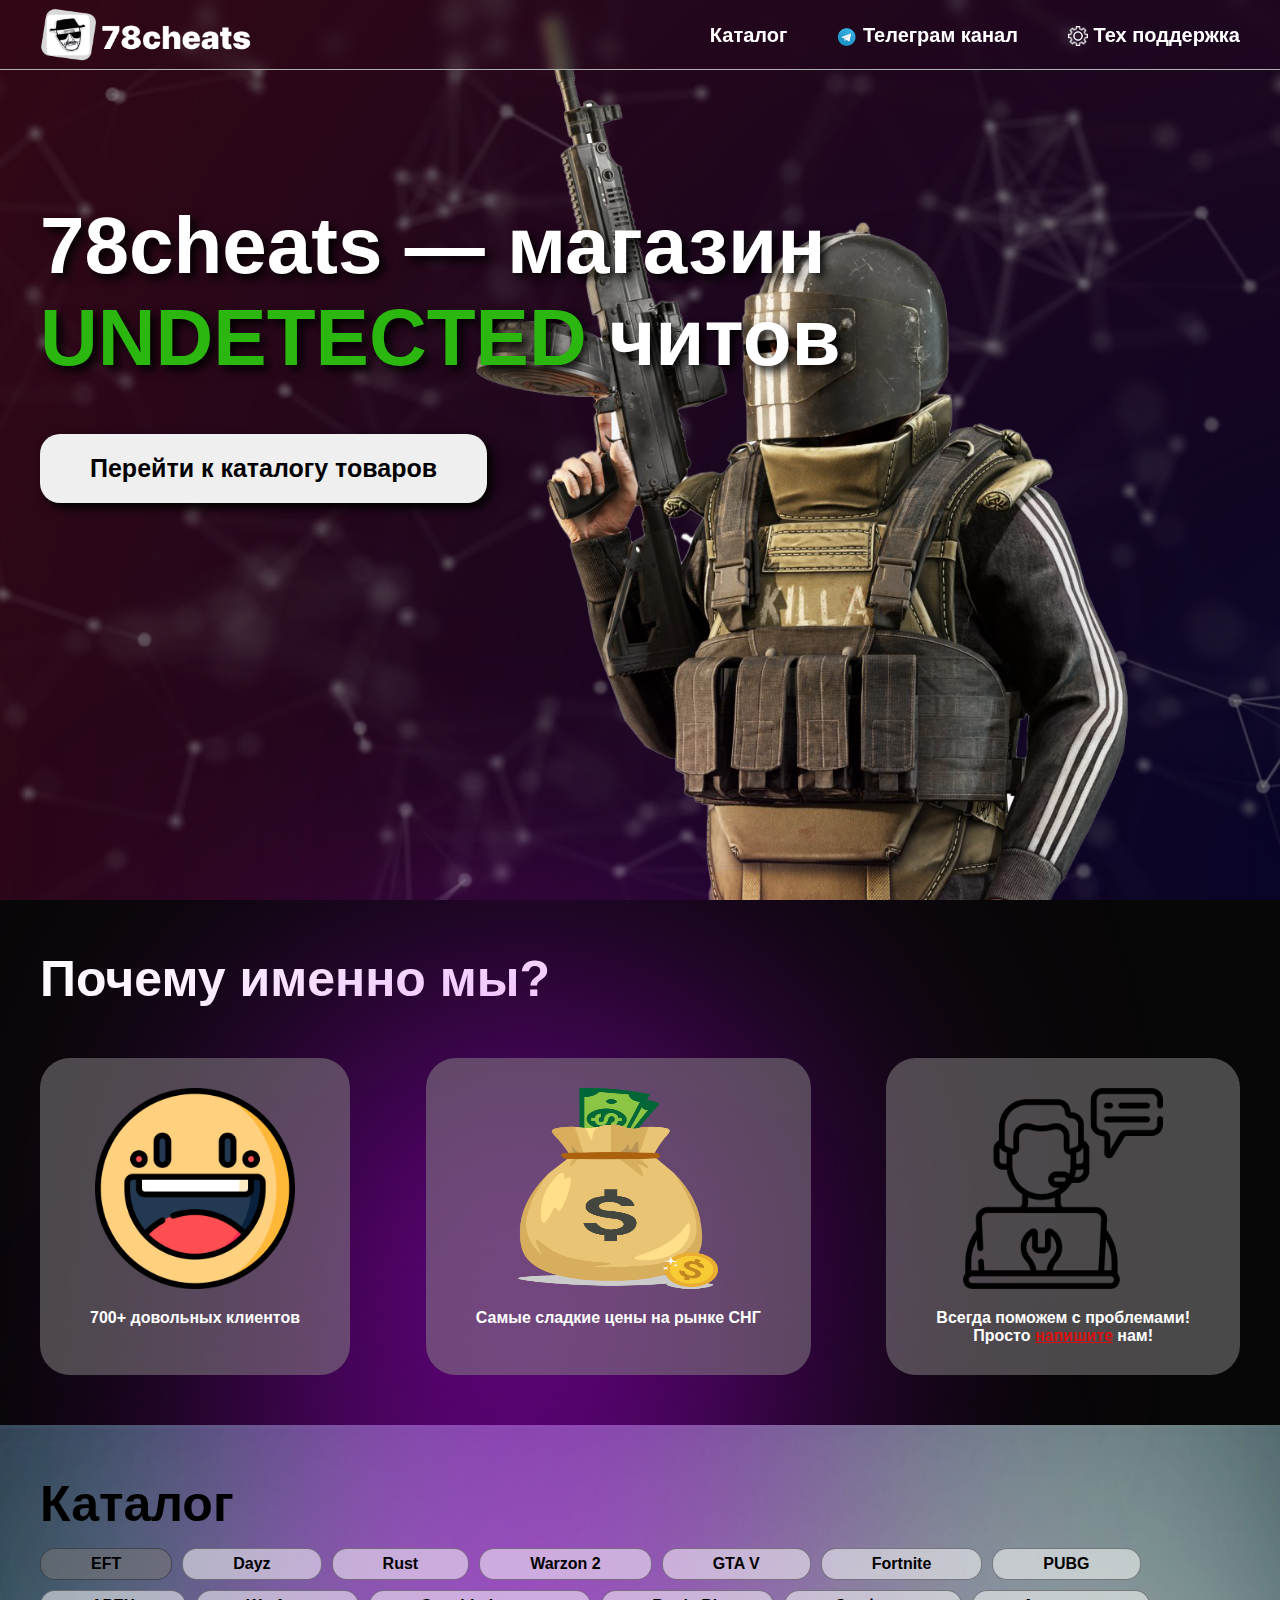
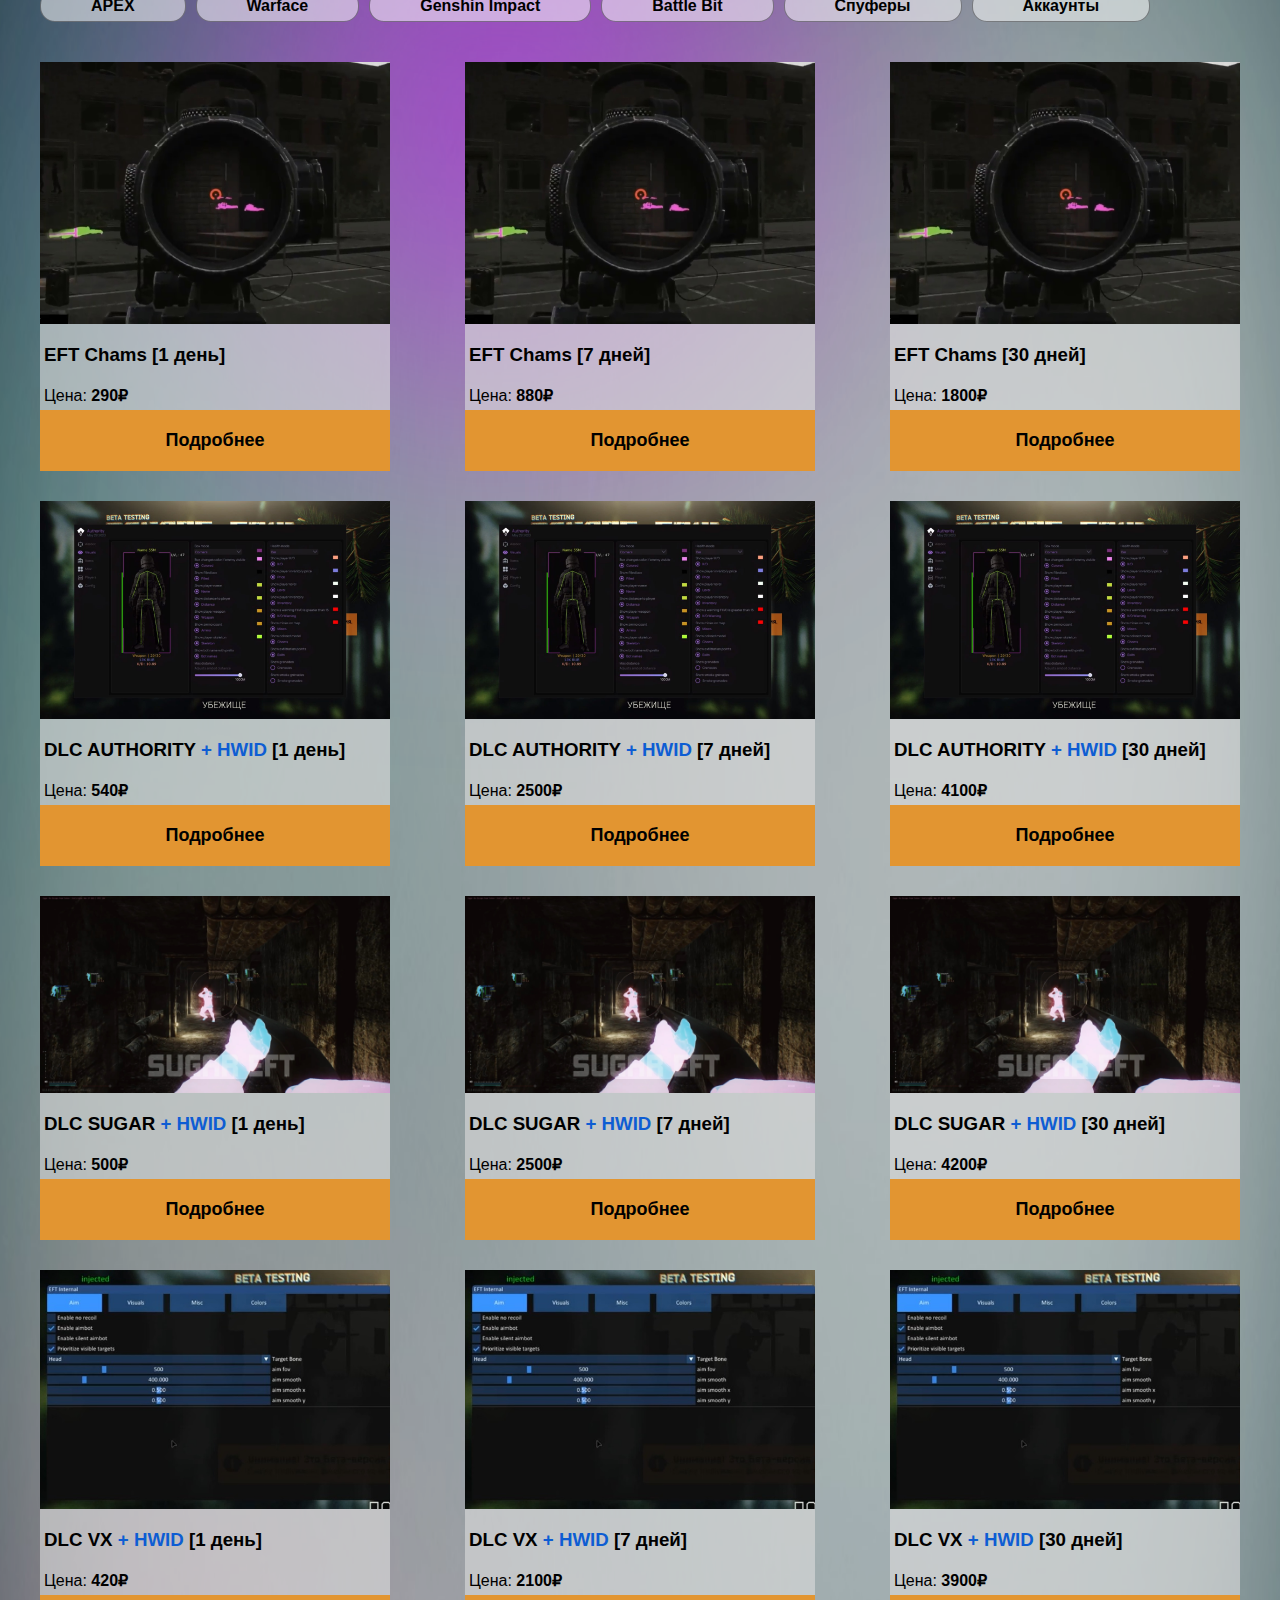
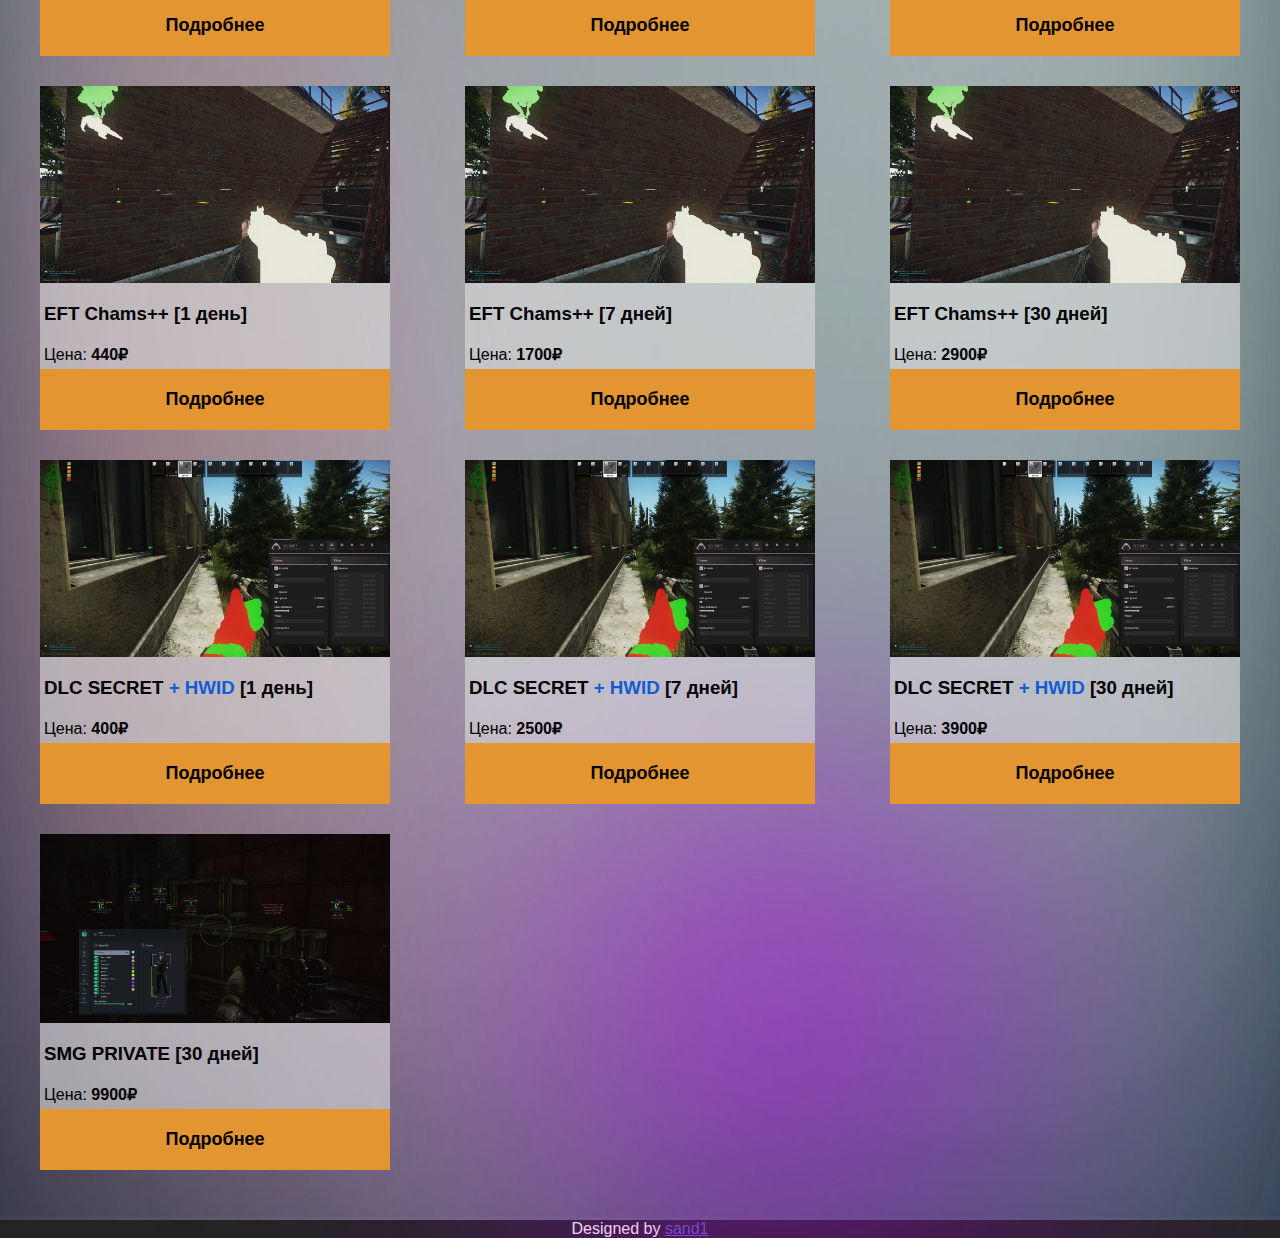
==== commit 2896a500: "some products" ====
--- a/index.html
+++ b/index.html
@@ -6,7 +6,7 @@
     <meta name="viewport" content="width=device-width, initial-scale=1.0">
     <link rel="stylesheet" href="https://cdn.jsdelivr.net/npm/@mdi/font@6.5.95/css/materialdesignicons.min.css">
     <!-- <link rel="stylesheet" href="https://cdnjs.cloudflare.com/ajax/libs/animate.css/4.1.1/animate.min.css"/> -->
-    <link type="image/x-icon" href="img/logo/iconka.ico" rel="shortcut icon">
+    <link type="image/x-icon" href="img/logo/icon.ico" rel="shortcut icon">
     <link rel="stylesheet" href="css/style.css">
     <title>78cheats</title>
 </head>
@@ -111,6 +111,27 @@
                                     <button class="product-btn"  >Подробнее</button>
                                 </div>
 
+                                <div class="catalog-content__block__item " data-cpu="CPU: Intel / AMD (AMD FX / Intel Xeon не поддерживаются, возврата не будет)" data-win="Windows 64x 10[20H2 - 22H2] — 11[22H2]" data-description="Authority - софт от бывшего разработчика Murkware. Все так же безопастный и с красивой менюшкой. Приятные визуалы, Silent aim, и много других функций. Имеет встроенный Hwid спуфер.">
+                                    <img class="card-img" src="img/product-img/authority.jpg" alt="sugar" >
+                                    <h3 class="card-title">DLC AUTHORITY <span style="color: rgb(14, 93, 211)">+ HWID</span><span class="card-time"> [1 день]</span></h3>
+                                    <p>Цена:<span class="card-price"> 540₽</span></p>
+                                    <button class="product-btn"  >Подробнее</button>
+                                </div>
+                                <div class="catalog-content__block__item " data-cpu="CPU: Intel / AMD (AMD FX / Intel Xeon не поддерживаются, возврата не будет)" data-win="Windows 64x 10[20H2 - 22H2] — 11[22H2]" data-description="Authority - софт от бывшего разработчика Murkware. Все так же безопастный и с красивой менюшкой. Приятные визуалы, Silent aim, и много других функций. Имеет встроенный Hwid спуфер.">
+                                    <img class="card-img" src="img/product-img/authority.jpg" alt="sugar" >
+                                    <h3 class="card-title">DLC AUTHORITY <span style="color: rgb(14, 93, 211)">+ HWID</span><span class="card-time"> [7 дней]</span></h3>
+                                    <p>Цена:<span class="card-price"> 2500₽</span></p>
+                                    <button class="product-btn" >Подробнее</button>
+                                </div>
+                                <div class="catalog-content__block__item " data-cpu="CPU: Intel / AMD (AMD FX / Intel Xeon не поддерживаются, возврата не будет)" data-win="Windows 64x 10[20H2 - 22H2] — 11[22H2]" data-description="Authority - софт от бывшего разработчика Murkware. Все так же безопастный и с красивой менюшкой. Приятные визуалы, Silent aim, и много других функций. Имеет встроенный Hwid спуфер.">
+                                    <img class="card-img" src="img/product-img/authority.jpg" alt="sugar" >
+                                    <h3 class="card-title">DLC AUTHORITY <span style="color: rgb(14, 93, 211)">+ HWID</span><span class="card-time"> [30 дней]</span></h3>
+                                    <p>Цена:<span class="card-price"> 4100₽</span></p>
+                                    <button class="product-btn"  >Подробнее</button>
+                                </div>
+
+
+
                                 <div class="catalog-content__block__item " data-cpu="CPU: Intel / AMD (AMD FX / Intel Xeon не поддерживаются, возврата не будет)" data-win="Windows 64x 10[20H2 - 22H2]" data-description="Данное ПО не садит FPS и отлично подходит для легитной и полу-рейдж игры. В данный продукт встроен HWID SPOOFER, который заменит ваше железо на другое во время работы чита.">
                                     <img class="card-img" src="img/product-img/sugar.jpg" alt="sugar" >
                                     <h3 class="card-title">DLC SUGAR <span style="color: rgb(14, 93, 211)">+ HWID</span><span class="card-time"> [1 день]</span></h3>
@@ -130,7 +151,25 @@
                                     <button class="product-btn"  >Подробнее</button>
                                 </div>
 
-                                
+                                <div class="catalog-content__block__item " data-cpu="CPU: Intel или AMD" data-win="Windows 64x 10[20H2 - 22H2] — 11[22H2]" data-description="Бюджетный вариант полноценного софта, присутствует Aim-bot, FOV, возможность лутать через стены, ставить минимальную сумму отображаемого лута, отображены выходы. Встроен HWID-CHANGER.">
+                                    <img class="card-img" src="img/product-img/vx.jpg" alt="vx" >
+                                    <h3 class="card-title">DLC VX <span style="color: rgb(14, 93, 211)">+ HWID</span><span class="card-time"> [1 день]</span></h3>
+                                    <p>Цена:<span class="card-price"> 420₽</span></p>
+                                    <button class="product-btn">Подробнее</button>
+                                </div>
+                                <div class="catalog-content__block__item " data-cpu="CPU: Intel или AMD" data-win="Windows 64x 10[20H2 - 22H2] — 11[22H2]" data-description="Бюджетный вариант полноценного софта, присутствует Aim-bot, FOV, возможность лутать через стены, ставить минимальную сумму отображаемого лута, отображены выходы. Встроен HWID-CHANGER.">
+                                    <img class="card-img" src="img/product-img/vx.jpg" alt="vx" >
+                                    <h3 class="card-title">DLC VX <span style="color: rgb(14, 93, 211)">+ HWID</span><span class="card-time"> [7 дней]</span></h3>
+                                    <p>Цена:<span class="card-price"> 2100₽</span></p>
+                                    <button class="product-btn">Подробнее</button>
+                                </div>
+                                <div class="catalog-content__block__item " data-cpu="CPU: Intel или AMD" data-win="Windows 64x 10[20H2 - 22H2] — 11[22H2]" data-description="Бюджетный вариант полноценного софта, присутствует Aim-bot, FOV, возможность лутать через стены, ставить минимальную сумму отображаемого лута, отображены выходы. Встроен HWID-CHANGER.">
+                                    <img class="card-img" src="img/product-img/vx.jpg" alt="vx" >
+                                    <h3 class="card-title">DLC VX <span style="color: rgb(14, 93, 211)">+ HWID</span><span class="card-time"> [30 дней]</span></h3>
+                                    <p>Цена:<span class="card-price"> 3900₽</span></p>
+                                    <button class="product-btn">Подробнее</button>
+                                </div>
+
                                 <div class="catalog-content__block__item " data-cpu="CPU: Intel или AMD" data-win="Windows 64x 10[20H2 - 22H2] — 11[22H2]" data-description="Усовершенствованная версия Chams, в которой можно обозначить ЧКВ, Дикого, босса, абсолютно разными цветами из палитры RGB. Так же подсветка ящиков, контейнеров, лута, и прочего, выборка тоже есть. Присутствует Анти-Отдача, Бесконечный Бег.">
                                     <img class="card-img" src="img/product-img/chams++.jpg" alt="chams" >
                                     <h3 class="card-title">EFT Chams++ <span class="card-time">[1 день]</span></h3>
@@ -151,25 +190,37 @@
                                 </div>
                         
 
-
-                                <div class="catalog-content__block__item " data-cpu="CPU: Intel или AMD" data-win="Windows 64x 10[20H2 - 22H2] — 11[22H2]" data-description="Бюджетный вариант полноценного софта, присутствует Aim-bot, FOV, возможность лутать через стены, ставить минимальную сумму отображаемого лута, отображены выходы. Встроен HWID-CHANGER.">
-                                    <img class="card-img" src="img/product-img/vx.jpg" alt="vx" >
-                                    <h3 class="card-title">DLC VX <span style="color: rgb(14, 93, 211)">+ HWID</span><span class="card-time"> [1 день]</span></h3>
-                                    <p>Цена:<span class="card-price"> 420₽</span></p>
-                                    <button class="product-btn">Подробнее</button>
-                                </div>
-                                <div class="catalog-content__block__item " data-cpu="CPU: Intel или AMD" data-win="Windows 64x 10[20H2 - 22H2] — 11[22H2]" data-description="Бюджетный вариант полноценного софта, присутствует Aim-bot, FOV, возможность лутать через стены, ставить минимальную сумму отображаемого лута, отображены выходы. Встроен HWID-CHANGER.">
-                                    <img class="card-img" src="img/product-img/vx.jpg" alt="vx" >
-                                    <h3 class="card-title">DLC VX <span style="color: rgb(14, 93, 211)">+ HWID</span><span class="card-time"> [7 дней]</span></h3>
-                                    <p>Цена:<span class="card-price"> 2100₽</span></p>
-                                    <button class="product-btn">Подробнее</button>
-                                </div>
-                                <div class="catalog-content__block__item " data-cpu="CPU: Intel или AMD" data-win="Windows 64x 10[20H2 - 22H2] — 11[22H2]" data-description="Бюджетный вариант полноценного софта, присутствует Aim-bot, FOV, возможность лутать через стены, ставить минимальную сумму отображаемого лута, отображены выходы. Встроен HWID-CHANGER.">
-                                    <img class="card-img" src="img/product-img/vx.jpg" alt="vx" >
-                                    <h3 class="card-title">DLC VX <span style="color: rgb(14, 93, 211)">+ HWID</span><span class="card-time"> [30 дней]</span></h3>
+                                <div class="catalog-content__block__item " data-cpu="CPU: Intel или AMD" data-win="Windows 64x 10[20H2 - 22H2] — 11[22H2]" data-description="Из отличительных особенностей:
+                                Возможность полностью уйти от текста в пользу иконок лута (да да как в pubg), контейнеров, трупов и тгд.
+                                Полный кастом фильтр.
+                                Квест хелпер.
+                                Множество интересных misc функций.">
+                                    <img class="card-img" src="img/product-img/secret.jpeg" alt="vx" >
+                                    <h3 class="card-title">DLC SECRET <span style="color: rgb(14, 93, 211)">+ HWID</span><span class="card-time"> [1 день]</span></h3>
+                                    <p>Цена:<span class="card-price"> 400₽</span></p>
+                                    <button class="product-btn">Подробнее</button>
+                                </div>
+                                <div class="catalog-content__block__item " data-cpu="CPU: Intel или AMD" data-win="Windows 64x 10[20H2 - 22H2] — 11[22H2]" data-description="Из отличительных особенностей:
+                                Возможность полностью уйти от текста в пользу иконок лута (да да как в pubg), контейнеров, трупов и тгд.
+                                Полный кастом фильтр.
+                                Квест хелпер.
+                                Множество интересных misc функций.">
+                                    <img class="card-img" src="img/product-img/secret.jpeg" alt="vx" >
+                                    <h3 class="card-title">DLC SECRET <span style="color: rgb(14, 93, 211)">+ HWID</span><span class="card-time"> [7 дней]</span></h3>
+                                    <p>Цена:<span class="card-price"> 2500₽</span></p>
+                                    <button class="product-btn">Подробнее</button>
+                                </div>
+                                <div class="catalog-content__block__item " data-cpu="CPU: Intel или AMD" data-win="Windows 64x 10[20H2 - 22H2] — 11[22H2]" data-description="Из отличительных особенностей:
+                                Возможность полностью уйти от текста в пользу иконок лута (да да как в pubg), контейнеров, трупов и тгд.
+                                Полный кастом фильтр.
+                                Квест хелпер.
+                                Множество интересных misc функций.">
+                                    <img class="card-img" src="img/product-img/secret.jpeg" alt="vx" >
+                                    <h3 class="card-title">DLC SECRET <span style="color: rgb(14, 93, 211)">+ HWID</span><span class="card-time"> [30 дней]</span></h3>
                                     <p>Цена:<span class="card-price"> 3900₽</span></p>
                                     <button class="product-btn">Подробнее</button>
                                 </div>
+                                
 
                                 
                                 <div class="catalog-content__block__item " data-cpu="CPU: Intel или AMD" data-win="Windows 64x 10[20H2 - 22H2] — 11[22H2]" data-description="Самый безопастный слотовый софт для EFT. [?/20] . Чтобы узнать есть ли места, пишите в телеграм! Имеет фирменную менюшку, приятные визуалы, статус UNDETECTED, частые обновления и нововведения.">
@@ -182,61 +233,64 @@
                             </div>
 
                             <div class="catalog-content__block hidden" id="tab-dayz">
-                                <div class="catalog-content__block__item">
-                                    <img src="img/product-img/dayz dull.jpg" alt="Dullwave">
-                                    <h3>Dullwave 30 days</h3>
-                                    <p>Цена:<span> 3000₽</span></p>
-                                    <a class="product-btn" href="https://t.me/s7ven8" target="_blank">Купить</a>
-                                </div>
-                                <div class="catalog-content__block__item">
-                                    <img src="img/product-img/dayz dull.jpg" alt="Dullwave">
-                                    <h3>Dullwave 7 days</h3>
-                                    <p>Цена:<span> 1700₽</span></p>
-                                    <a class="product-btn" href="https://t.me/s7ven8" target="_blank">Купить</a>
-                                </div>
-                                <div class="catalog-content__block__item">
-                                    <img src="img/product-img/dayz dull.jpg" alt="Dullwave">
-                                    <h3>Dullwave 1 day</h3>
-                                    <p>Цена:<span> 500₽</span></p>
-                                    <a class="product-btn" href="https://t.me/s7ven8" target="_blank">Купить</a>
-                                </div>
-                                <div class="catalog-content__block__item">
-                                    <img src="img/product-img/dayz crooked.jpg" alt="crooked">
-                                    <h3>Crooked Arm's 30 days</h3>
-                                    <p>Цена:<span> 4100₽</span></p>
-                                    <a class="product-btn" href="https://t.me/s7ven8" target="_blank">Купить</a>
-                                </div>
-                                <div class="catalog-content__block__item">
-                                    <img src="img/product-img/dayz crooked.jpg" alt="crooked">
-                                    <h3>Crooked Arm's 7 days</h3>
-                                    <p>Цена:<span> 2300₽</span></p>
-                                    <a class="product-btn" href="https://t.me/s7ven8" target="_blank">Купить</a>
-                                </div>
-                                <div class="catalog-content__block__item">
-                                    <img src="img/product-img/dayz crooked.jpg" alt="crooked">
-                                    <h3>Crooked Arm's 1 day</h3>
-                                    <p>Цена:<span> 600₽</span></p>
-                                    <a class="product-btn" href="https://t.me/s7ven8" target="_blank">Купить</a>
-                                </div>
-                                
-                                <!-- <div class="catalog-content__block__item">
-                                    <img src="img/product-img/dayz durnoy.jpg" alt="Durnoy">
-                                    <h3>Durnoy 30 days</h3>
-                                    <p>Цена:<span> 2500₽</span></p>
-                                    <a class="product-btn" href="https://t.me/s7ven8" target="_blank">Купить</a>
-                                </div>
-                                <div class="catalog-content__block__item">
-                                    <img src="img/product-img/dayz durnoy.jpg" alt="Durnoy">
-                                    <h3>Durnoy 7 days</h3>
-                                    <p>Цена:<span> 1300₽</span></p>
-                                    <a class="product-btn" href="https://t.me/s7ven8" target="_blank">Купить</a>
-                                </div>
-                                <div class="catalog-content__block__item">
-                                    <img src="img/product-img/dayz durnoy.jpg" alt="Durnoy">
-                                    <h3>Durnoy 1 day</h3>
-                                    <p>Цена:<span> 400₽</span></p>
-                                    <a class="product-btn" href="https://t.me/s7ven8" target="_blank">Купить</a>
-                                </div> -->
+                                <div class="catalog-content__block__item " data-cpu="CPU: Intel / AMD (AMD FX / Intel Xeon не поддерживаются, возврата не будет)" data-win="Windows 64x 10[20H2 - 22H2] — 11[22H2]" data-description="Authority - софт от бывшего разработчика Murkware, так же для Dayz. Все так же безопастный и с красивой менюшкой. Приятные визуалы, Silent aim, и много других функций. Имеет встроенный Hwid спуфер.">
+                                    <img class="card-img" src="img/product-img/authority.jpg" alt="sugar" >
+                                    <h3 class="card-title">DLC AUTHORITY <span style="color: rgb(14, 93, 211)">+ HWID</span><span class="card-time"> [1 день]</span></h3>
+                                    <p>Цена:<span class="card-price"> 330₽</span></p>
+                                    <button class="product-btn"  >Подробнее</button>
+                                </div>
+                                <div class="catalog-content__block__item " data-cpu="CPU: Intel / AMD (AMD FX / Intel Xeon не поддерживаются, возврата не будет)" data-win="Windows 64x 10[20H2 - 22H2] — 11[22H2]" data-description="Authority - софт от бывшего разработчика Murkware, так же для Dayz. Все так же безопастный и с красивой менюшкой. Приятные визуалы, Silent aim, и много других функций. Имеет встроенный Hwid спуфер.">
+                                    <img class="card-img" src="img/product-img/authority.jpg" alt="sugar" >
+                                    <h3 class="card-title">DLC AUTHORITY <span style="color: rgb(14, 93, 211)">+ HWID</span><span class="card-time"> [7 дней]</span></h3>
+                                    <p>Цена:<span class="card-price"> 1100₽</span></p>
+                                    <button class="product-btn" >Подробнее</button>
+                                </div>
+                                <div class="catalog-content__block__item " data-cpu="CPU: Intel / AMD (AMD FX / Intel Xeon не поддерживаются, возврата не будет)" data-win="Windows 64x 10[20H2 - 22H2] — 11[22H2]" data-description="Authority - софт от бывшего разработчика Murkware, так же для Dayz. Все так же безопастный и с красивой менюшкой. Приятные визуалы, Silent aim, и много других функций. Имеет встроенный Hwid спуфер.">
+                                    <img class="card-img" src="img/product-img/authority.jpg" alt="sugar" >
+                                    <h3 class="card-title">DLC AUTHORITY <span style="color: rgb(14, 93, 211)">+ HWID</span><span class="card-time"> [30 дней]</span></h3>
+                                    <p>Цена:<span class="card-price"> 2400₽</span></p>
+                                    <button class="product-btn"  >Подробнее</button>
+                                </div>
+
+
+                                <div class="catalog-content__block__item " data-cpu="CPU: Intel или AMD" data-win="Windows 64x 10[20H2 - 22H2]" data-description="Отличный продукт для любителей Dayz, простенькая менюшка. Присутствует Aim-Bot, Anti-Recoil, приятные визуалы, возможность посмотреть лут притивника, достаточно просто включить эту функцию и навестись на врага. Так же есть Noclip.">
+                                    <img class="card-img" src="img/product-img/dayz dull.jpg" alt="dull" >
+                                    <h3 class="card-title">DLC DULLWAVE <span class="card-time">[1 день]</span></h3>
+                                    <p>Цена:<span class="card-price"> 450₽</span></p>
+                                    <button class="product-btn"  >Подробнее</button>
+                                </div>
+                                <div class="catalog-content__block__item " data-cpu="CPU: Intel или AMD" data-win="Windows 64x 10[20H2 - 22H2]" data-description="Отличный продукт для любителей Dayz, простенькая менюшка. Присутствует Aim-Bot, Anti-Recoil, приятные визуалы, возможность посмотреть лут притивника, достаточно просто включить эту функцию и навестись на врага. Так же есть Noclip.">
+                                    <img class="card-img" src="img/product-img/dayz dull.jpg" alt="dull" >
+                                    <h3 class="card-title">DLC DULLWAVE <span class="card-time">[7 дней]</span></h3>
+                                    <p>Цена:<span class="card-price"> 1700₽</span></p>
+                                    <button class="product-btn" >Подробнее</button>
+                                </div>
+                                <div class="catalog-content__block__item " data-cpu="CPU: Intel или AMD" data-win="Windows 64x 10[20H2 - 22H2]" data-description="Отличный продукт для любителей Dayz, простенькая менюшка. Присутствует Aim-Bot, Anti-Recoil, приятные визуалы, возможность посмотреть лут притивника, достаточно просто включить эту функцию и навестись на врага. Так же есть Noclip.">
+                                    <img class="card-img" src="img/product-img/dayz dull.jpg" alt="dull" >
+                                    <h3 class="card-title">DLC DULLWAVE <span class="card-time">[30 дней]</span></h3>
+                                    <p>Цена:<span class="card-price"> 2900₽</span></p>
+                                    <button class="product-btn"  >Подробнее</button>
+                                </div>
+
+
+                                <div class="catalog-content__block__item " data-cpu="CPU: Intel или AMD" data-win="Windows 64x 10[20H2 - 22H2] - 11[22H2]" data-description="Простенький продукт, имеет все нужные функции для игры. Имеет обход записи OBS / Discord. Для запуска нужна USB-флешка. Только оконный режим игры.">
+                                    <img class="card-img" src="img/product-img/ca.png" alt="dull" >
+                                    <h3 class="card-title">Crooked Arm's <span class="card-time">[1 день]</span></h3>
+                                    <p>Цена:<span class="card-price"> 550₽</span></p>
+                                    <button class="product-btn"  >Подробнее</button>
+                                </div>
+                                <div class="catalog-content__block__item " data-cpu="CPU: Intel или AMD" data-win="Windows 64x 10[20H2 - 22H2]" data-description="Windows 64x 10[20H2 - 22H2] - 11[22H2]" data-description="Простенький продукт, имеет все нужные функции для игры. Имеет обход записи OBS / Discord. Для запуска нужна USB-флешка. Только оконный режим игры.">
+                                    <img class="card-img" src="img/product-img/ca.png" alt="dull" >
+                                    <h3 class="card-title">Crooked Arm's <span class="card-time">[7 дней]</span></h3>
+                                    <p>Цена:<span class="card-price"> 2200₽</span></p>
+                                    <button class="product-btn" >Подробнее</button>
+                                </div>
+                                <div class="catalog-content__block__item " data-cpu="CPU: Intel или AMD" data-win="Windows 64x 10[20H2 - 22H2]" data-description="Windows 64x 10[20H2 - 22H2] - 11[22H2]" data-description="Простенький продукт, имеет все нужные функции для игры. Имеет обход записи OBS / Discord. Для запуска нужна USB-флешка. Только оконный режим игры.">
+                                    <img class="card-img" src="img/product-img/ca.png" alt="dull" >
+                                    <h3 class="card-title">Crooked Arm's <span class="card-time">[30 дней]</span></h3>
+                                    <p>Цена:<span class="card-price"> 3900₽</span></p>
+                                    <button class="product-btn"  >Подробнее</button>
+                                </div>
                             </div>
              
                             <div class="catalog-content__block hidden" id="tab-rust">
@@ -261,24 +315,24 @@
                             </div>
 
                             <div class="catalog-content__block hidden" id="tab-mw2">
-                                <div class="catalog-content__block__item">
-                                    <img src="img/product-img/w2  dullwave.png" alt="ca">
-                                    <h3>MW2 Dullwave | 1 day</h3>
-                                    <p>Цена:<span> 300₽</span></p>
-                                    <a class="product-btn" href="https://t.me/s7ven8" target="_blank">Купить</a>
-                                </div>
-                                <div class="catalog-content__block__item">
-                                    <img src="img/product-img/w2  dullwave.png" alt="ca">
-                                    <h3>MW2 Dullwave | 7 days</h3>
-                                    <p>Цена:<span> 1000₽</span></p>
-                                    <a class="product-btn" href="https://t.me/s7ven8" target="_blank">Купить</a>
-                                </div>
-                                <div class="catalog-content__block__item">
-                                    <img src="img/product-img/w2  dullwave.png" alt="ca">
-                                    <h3>MW2 Dullwave | 30 days</h3>
-                                    <p>Цена:<span> 2200₽</span></p>
-                                    <a class="product-btn" href="https://t.me/s7ven8" target="_blank">Купить</a>
-                                </div>
+                                <div class="catalog-content__block__item " data-cpu="CPU: Intel или AMD" data-win="Windows 64x 10[20H2 - 22H2]" data-description="Отличный продукт для любителей Warzon2, простенькая менюшка. Присутствует Aim-Bot, Anti-Recoil, приятные визуалы, возможность посмотреть лут притивника, достаточно просто включить эту функцию и навестись на врага.">
+                                    <img class="card-img" src="img/product-img/w2  dullwave.png" alt="dull" >
+                                    <h3 class="card-title">DLC DULLWAVE <span class="card-time">[1 день]</span></h3>
+                                    <p>Цена:<span class="card-price"> 290₽</span></p>
+                                    <button class="product-btn"  >Подробнее</button>
+                                </div>
+                                <div class="catalog-content__block__item " data-cpu="CPU: Intel или AMD" data-win="Windows 64x 10[20H2 - 22H2]" data-description="Отличный продукт для любителей Warzon2, простенькая менюшка. Присутствует Aim-Bot, Anti-Recoil, приятные визуалы, возможность посмотреть лут притивника, достаточно просто включить эту функцию и навестись на врага.">
+                                    <img class="card-img" src="img/product-img/w2  dullwave.png" alt="dull" >
+                                    <h3 class="card-title">DLC DULLWAVE <span class="card-time">[7 дней]</span></h3>
+                                    <p>Цена:<span class="card-price"> 900₽</span></p>
+                                    <button class="product-btn" >Подробнее</button>
+                                </div>
+                                <div class="catalog-content__block__item " data-cpu="CPU: Intel или AMD" data-win="Windows 64x 10[20H2 - 22H2]" data-description="Отличный продукт для любителей Warzon2, простенькая менюшка. Присутствует Aim-Bot, Anti-Recoil, приятные визуалы, возможность посмотреть лут притивника, достаточно просто включить эту функцию и навестись на врага.">
+                                    <img class="card-img" src="img/product-img/w2  dullwave.png" alt="dull" >
+                                    <h3 class="card-title">DLC DULLWAVE <span class="card-time">[30 дней]</span></h3>
+                                    <p>Цена:<span class="card-price"> 1900₽</span></p>
+                                    <button class="product-btn"  >Подробнее</button>
+                                </div>               
                             </div>
 
                             <div class="catalog-content__block hidden" id="tab-gta5">
--- a/css/style.css
+++ b/css/style.css
@@ -546,9 +546,15 @@
   flex-direction: column;
   justify-content: space-between;
   overflow: hidden;
+  width: 350px;
+}
+@media (max-width: 768px) {
+  .catalog .catalog-content__block__item {
+    width: 100%;
+  }
 }
 .catalog .catalog-content__block__item img {
-  width: 350px;
+  width: 100%;
   -o-object-fit: cover;
      object-fit: cover;
   transition: 0.5s;
@@ -571,11 +577,6 @@
 }
 .catalog .catalog-content__block__item img:hover .catalog .catalog-content__block__item img::after {
   display: block;
-}
-@media (max-width: 768px) {
-  .catalog .catalog-content__block__item img {
-    width: 100%;
-  }
 }
 .catalog .catalog-content__block__item h3 {
   margin: 20px 0px;
@@ -847,6 +848,28 @@
   height: 100%;
   font-family: "Segoe UI", Tahoma, Geneva, Verdana, sans-serif;
 }
+.main__product .back-btn {
+  font-weight: 600;
+  font-size: 20px;
+  display: flex;
+  align-items: center;
+  cursor: pointer;
+  transition: all 0.3s ease-out;
+  color: #242424;
+  width: 150px;
+}
+.main__product .back-btn:hover img {
+  transform: scaleX(1.3);
+}
+.main__product .back-btn:hover {
+  transform: scaleX(1.1);
+}
+.main__product .back-btn img {
+  width: 50px;
+  margin-right: 5px;
+  padding-top: 5px;
+  transition: all 0.3s ease-out;
+}
 .main__product__wrapper {
   display: flex;
   gap: 25px;
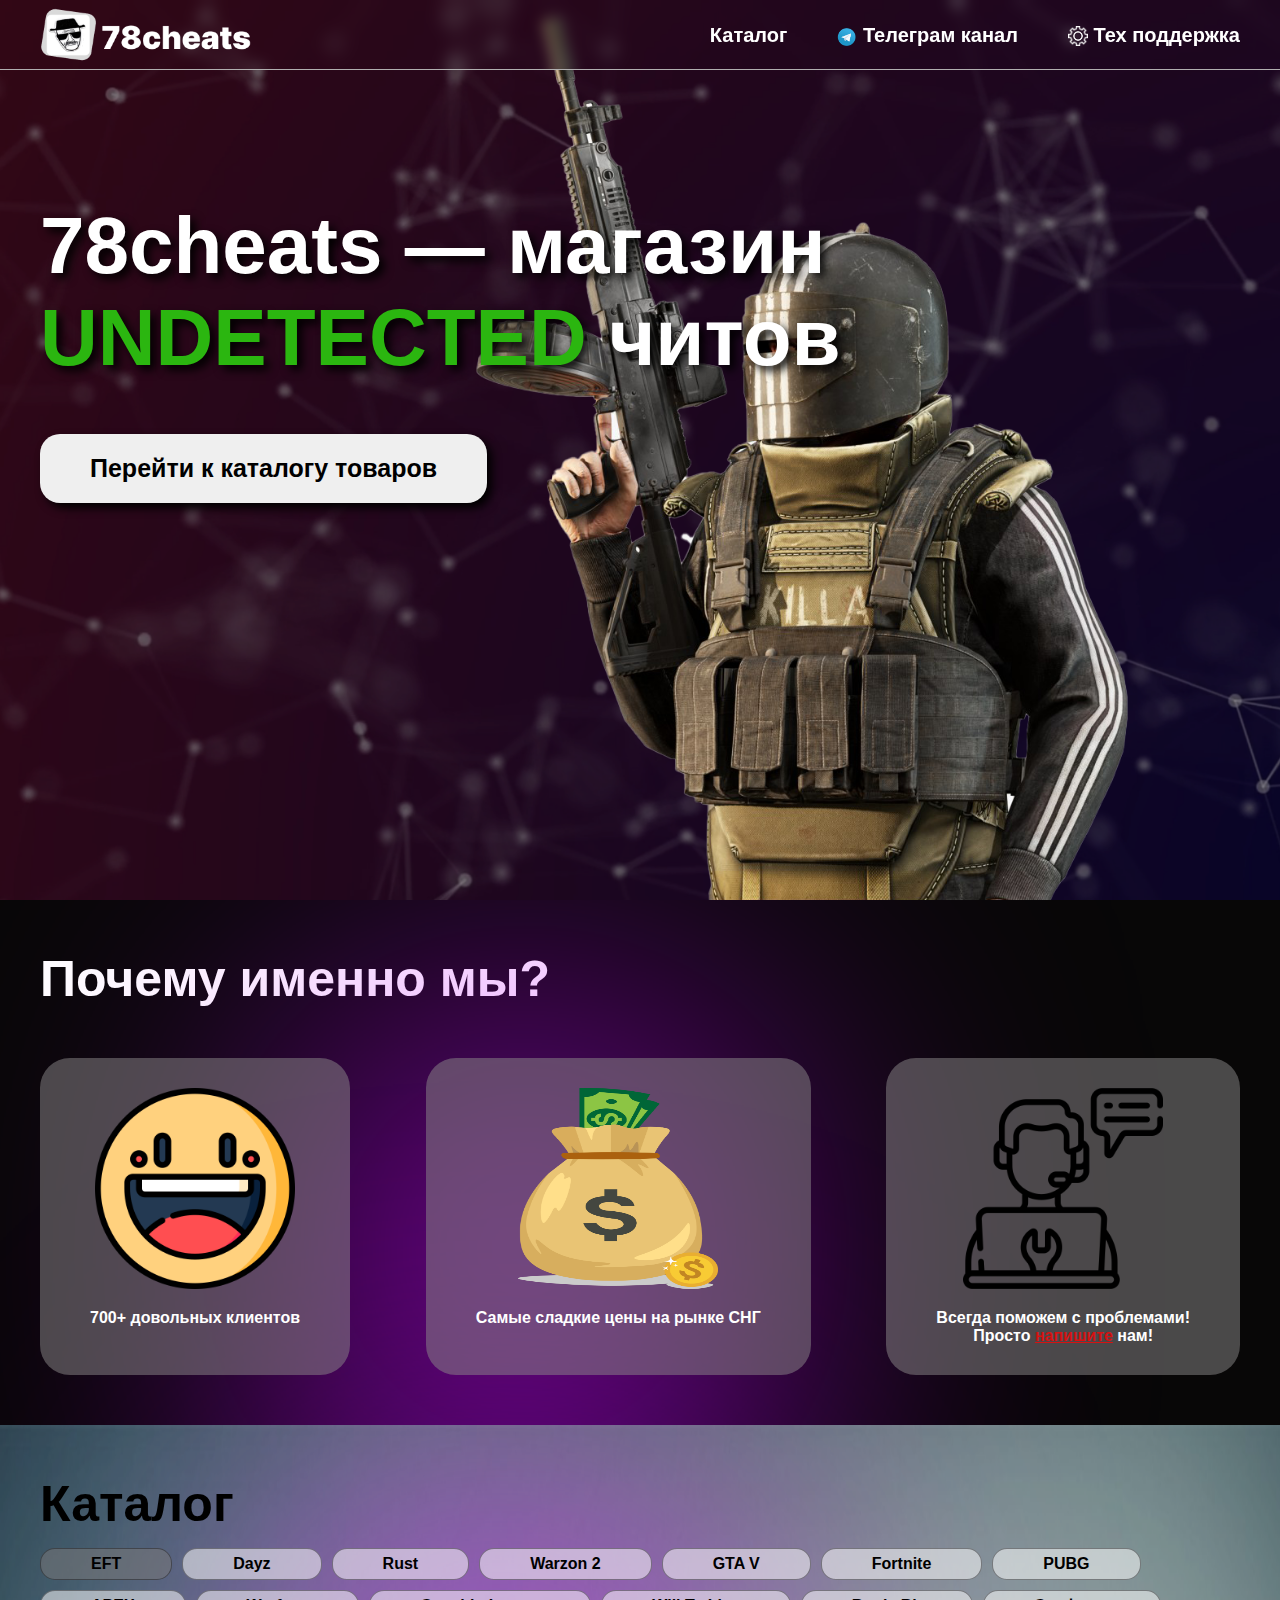
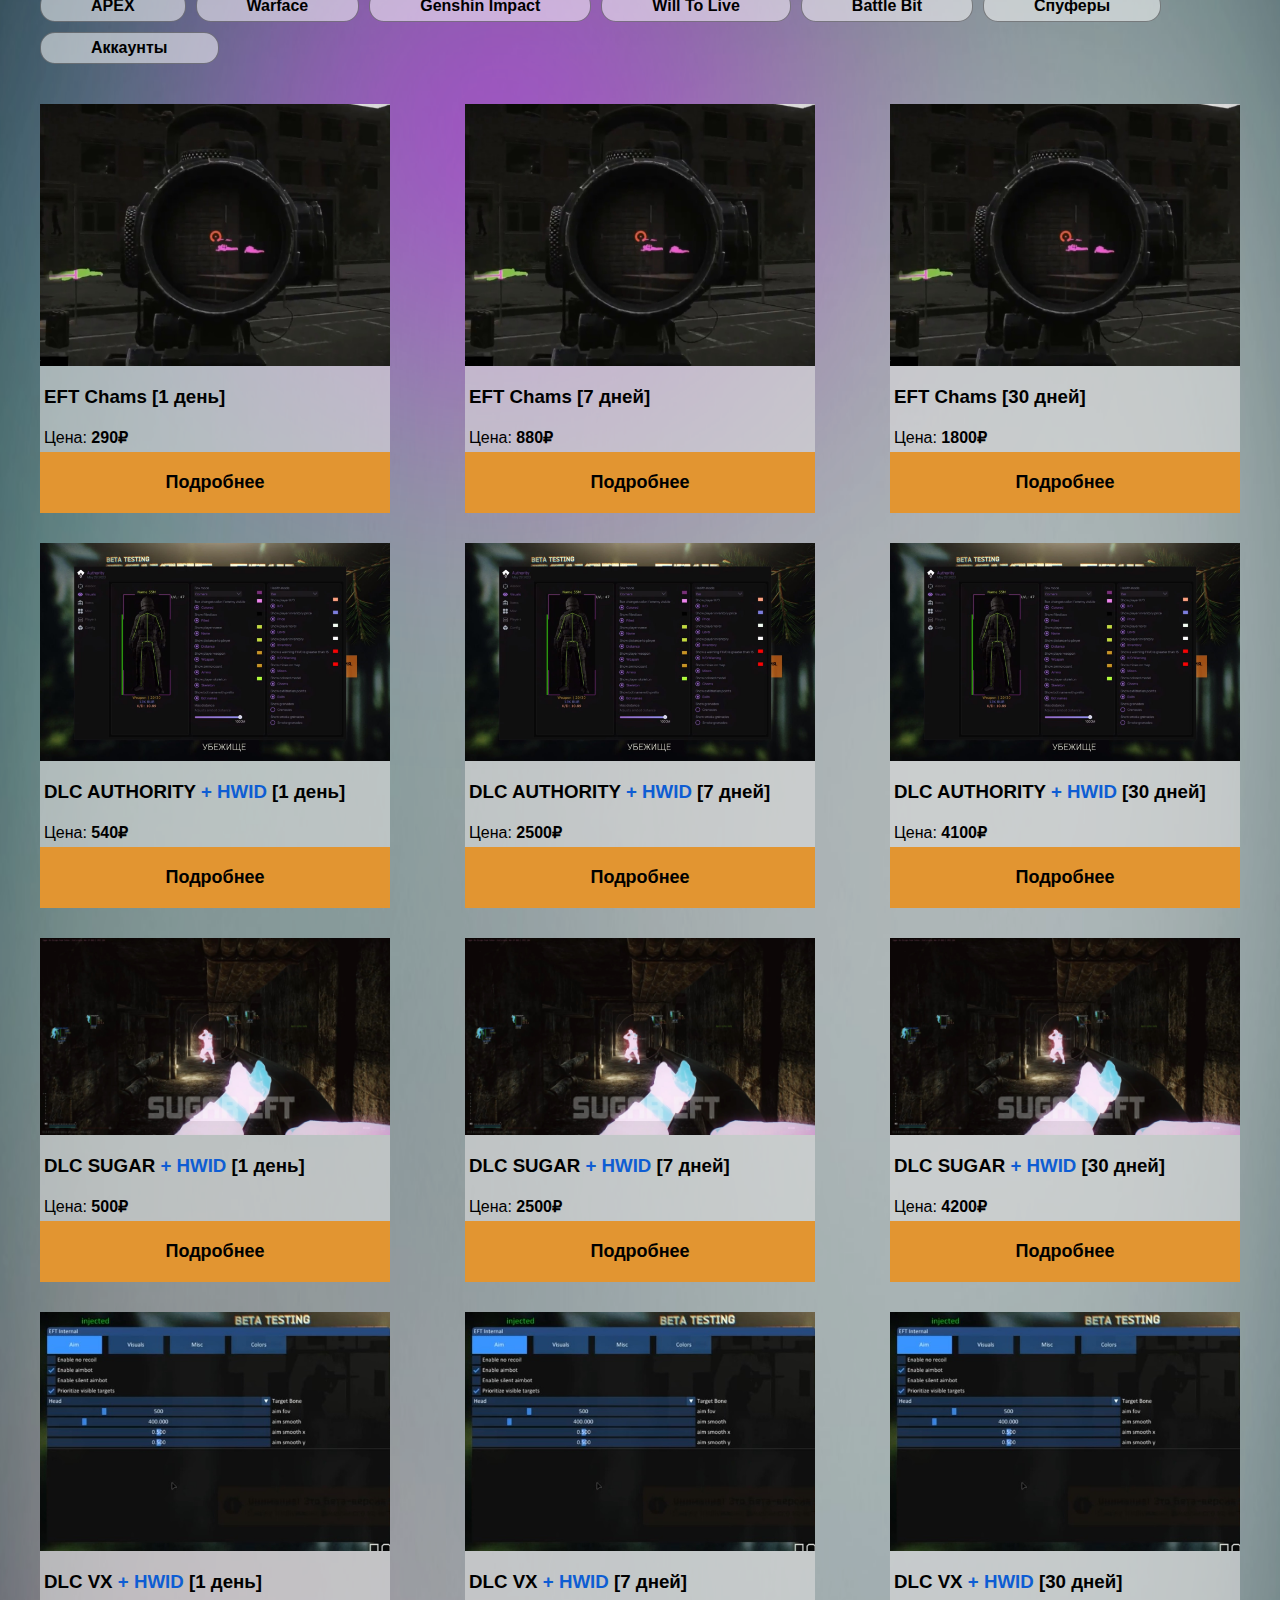
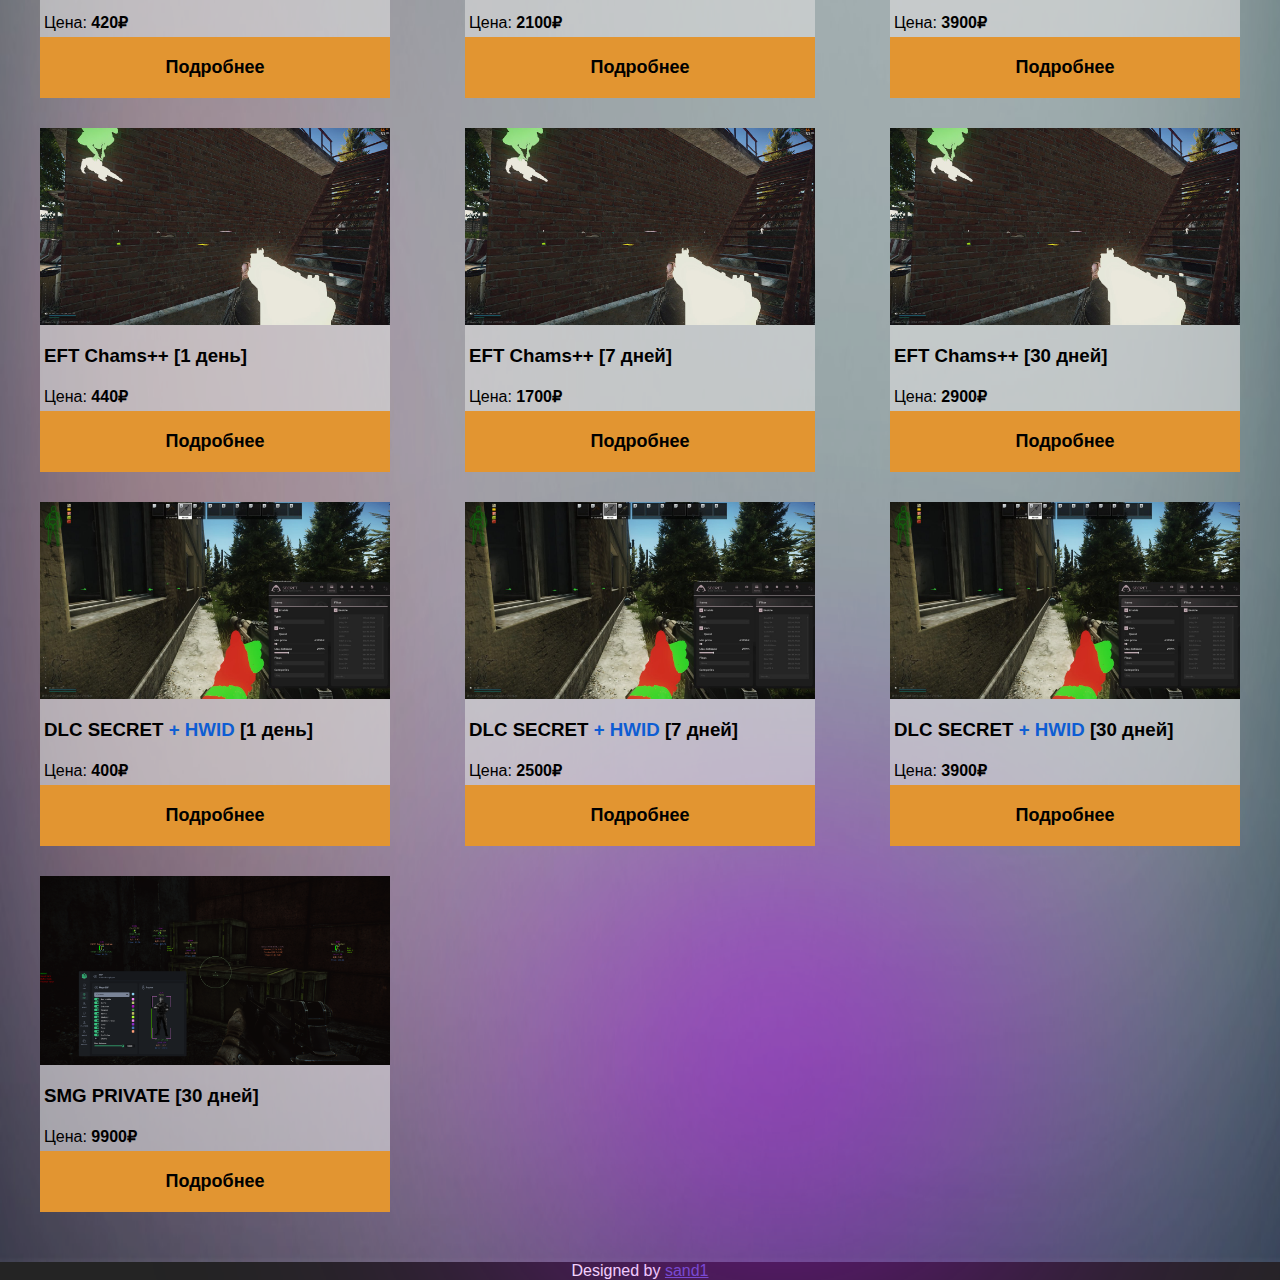
==== commit 670ab7d0: "new products" ====
--- a/index.html
+++ b/index.html
@@ -84,6 +84,7 @@
                             <li class="catalog-bar__item" data-tab="tab-wf">Warface</li>
                             <!-- <li class="catalog-bar__item" data-tab="tab-wt">War Thunder</li> -->
                             <li class="catalog-bar__item" data-tab="tab-gi">Genshin Impact</li>
+                            <li class="catalog-bar__item" data-tab="tab-wtl">Will To Live</li>
                             <li class="catalog-bar__item" data-tab="tab-bb">Battle Bit</li>
                             <li class="catalog-bar__item" data-tab="tab-hwid">Спуферы</li>
                             <li class="catalog-bar__item" data-tab="tab-acc">Аккаунты</li>
@@ -111,19 +112,19 @@
                                     <button class="product-btn"  >Подробнее</button>
                                 </div>
 
-                                <div class="catalog-content__block__item " data-cpu="CPU: Intel / AMD (AMD FX / Intel Xeon не поддерживаются, возврата не будет)" data-win="Windows 64x 10[20H2 - 22H2] — 11[22H2]" data-description="Authority - софт от бывшего разработчика Murkware. Все так же безопастный и с красивой менюшкой. Приятные визуалы, Silent aim, и много других функций. Имеет встроенный Hwid спуфер.">
+                                <div class="catalog-content__block__item " data-cpu="CPU: Intel / AMD (AMD FX / Intel Xeon не поддерживаются, возврата не будет)" data-win="Windows 64x 10[20H2 - 22H2] — 11[22H2]" data-description="Authority - софт от разработчика Murkware. Все так же безопастный и с красивой менюшкой. Приятные визуалы, Silent aim, и много других функций. Имеет встроенный Hwid спуфер.">
                                     <img class="card-img" src="img/product-img/authority.jpg" alt="sugar" >
                                     <h3 class="card-title">DLC AUTHORITY <span style="color: rgb(14, 93, 211)">+ HWID</span><span class="card-time"> [1 день]</span></h3>
                                     <p>Цена:<span class="card-price"> 540₽</span></p>
                                     <button class="product-btn"  >Подробнее</button>
                                 </div>
-                                <div class="catalog-content__block__item " data-cpu="CPU: Intel / AMD (AMD FX / Intel Xeon не поддерживаются, возврата не будет)" data-win="Windows 64x 10[20H2 - 22H2] — 11[22H2]" data-description="Authority - софт от бывшего разработчика Murkware. Все так же безопастный и с красивой менюшкой. Приятные визуалы, Silent aim, и много других функций. Имеет встроенный Hwid спуфер.">
+                                <div class="catalog-content__block__item " data-cpu="CPU: Intel / AMD (AMD FX / Intel Xeon не поддерживаются, возврата не будет)" data-win="Windows 64x 10[20H2 - 22H2] — 11[22H2]" data-description="Authority - софт от разработчика Murkware. Все так же безопастный и с красивой менюшкой. Приятные визуалы, Silent aim, и много других функций. Имеет встроенный Hwid спуфер.">
                                     <img class="card-img" src="img/product-img/authority.jpg" alt="sugar" >
                                     <h3 class="card-title">DLC AUTHORITY <span style="color: rgb(14, 93, 211)">+ HWID</span><span class="card-time"> [7 дней]</span></h3>
                                     <p>Цена:<span class="card-price"> 2500₽</span></p>
                                     <button class="product-btn" >Подробнее</button>
                                 </div>
-                                <div class="catalog-content__block__item " data-cpu="CPU: Intel / AMD (AMD FX / Intel Xeon не поддерживаются, возврата не будет)" data-win="Windows 64x 10[20H2 - 22H2] — 11[22H2]" data-description="Authority - софт от бывшего разработчика Murkware. Все так же безопастный и с красивой менюшкой. Приятные визуалы, Silent aim, и много других функций. Имеет встроенный Hwid спуфер.">
+                                <div class="catalog-content__block__item " data-cpu="CPU: Intel / AMD (AMD FX / Intel Xeon не поддерживаются, возврата не будет)" data-win="Windows 64x 10[20H2 - 22H2] — 11[22H2]" data-description="Authority - софт от разработчика Murkware. Все так же безопастный и с красивой менюшкой. Приятные визуалы, Silent aim, и много других функций. Имеет встроенный Hwid спуфер.">
                                     <img class="card-img" src="img/product-img/authority.jpg" alt="sugar" >
                                     <h3 class="card-title">DLC AUTHORITY <span style="color: rgb(14, 93, 211)">+ HWID</span><span class="card-time"> [30 дней]</span></h3>
                                     <p>Цена:<span class="card-price"> 4100₽</span></p>
@@ -233,19 +234,19 @@
                             </div>
 
                             <div class="catalog-content__block hidden" id="tab-dayz">
-                                <div class="catalog-content__block__item " data-cpu="CPU: Intel / AMD (AMD FX / Intel Xeon не поддерживаются, возврата не будет)" data-win="Windows 64x 10[20H2 - 22H2] — 11[22H2]" data-description="Authority - софт от бывшего разработчика Murkware, так же для Dayz. Все так же безопастный и с красивой менюшкой. Приятные визуалы, Silent aim, и много других функций. Имеет встроенный Hwid спуфер.">
+                                <div class="catalog-content__block__item " data-cpu="CPU: Intel / AMD (AMD FX / Intel Xeon не поддерживаются, возврата не будет)" data-win="Windows 64x 10[20H2 - 22H2] — 11[22H2]" data-description="Authority - софт от разработчика Murkware, так же для Dayz. Все так же безопастный и с красивой менюшкой. Приятные визуалы, Silent aim, и много других функций. Имеет встроенный Hwid спуфер.">
                                     <img class="card-img" src="img/product-img/authority.jpg" alt="sugar" >
                                     <h3 class="card-title">DLC AUTHORITY <span style="color: rgb(14, 93, 211)">+ HWID</span><span class="card-time"> [1 день]</span></h3>
                                     <p>Цена:<span class="card-price"> 330₽</span></p>
                                     <button class="product-btn"  >Подробнее</button>
                                 </div>
-                                <div class="catalog-content__block__item " data-cpu="CPU: Intel / AMD (AMD FX / Intel Xeon не поддерживаются, возврата не будет)" data-win="Windows 64x 10[20H2 - 22H2] — 11[22H2]" data-description="Authority - софт от бывшего разработчика Murkware, так же для Dayz. Все так же безопастный и с красивой менюшкой. Приятные визуалы, Silent aim, и много других функций. Имеет встроенный Hwid спуфер.">
+                                <div class="catalog-content__block__item " data-cpu="CPU: Intel / AMD (AMD FX / Intel Xeon не поддерживаются, возврата не будет)" data-win="Windows 64x 10[20H2 - 22H2] — 11[22H2]" data-description="Authority - софт от разработчика Murkware, так же для Dayz. Все так же безопастный и с красивой менюшкой. Приятные визуалы, Silent aim, и много других функций. Имеет встроенный Hwid спуфер.">
                                     <img class="card-img" src="img/product-img/authority.jpg" alt="sugar" >
                                     <h3 class="card-title">DLC AUTHORITY <span style="color: rgb(14, 93, 211)">+ HWID</span><span class="card-time"> [7 дней]</span></h3>
                                     <p>Цена:<span class="card-price"> 1100₽</span></p>
                                     <button class="product-btn" >Подробнее</button>
                                 </div>
-                                <div class="catalog-content__block__item " data-cpu="CPU: Intel / AMD (AMD FX / Intel Xeon не поддерживаются, возврата не будет)" data-win="Windows 64x 10[20H2 - 22H2] — 11[22H2]" data-description="Authority - софт от бывшего разработчика Murkware, так же для Dayz. Все так же безопастный и с красивой менюшкой. Приятные визуалы, Silent aim, и много других функций. Имеет встроенный Hwid спуфер.">
+                                <div class="catalog-content__block__item " data-cpu="CPU: Intel / AMD (AMD FX / Intel Xeon не поддерживаются, возврата не будет)" data-win="Windows 64x 10[20H2 - 22H2] — 11[22H2]" data-description="Authority - софт от разработчика Murkware, так же для Dayz. Все так же безопастный и с красивой менюшкой. Приятные визуалы, Silent aim, и много других функций. Имеет встроенный Hwid спуфер.">
                                     <img class="card-img" src="img/product-img/authority.jpg" alt="sugar" >
                                     <h3 class="card-title">DLC AUTHORITY <span style="color: rgb(14, 93, 211)">+ HWID</span><span class="card-time"> [30 дней]</span></h3>
                                     <p>Цена:<span class="card-price"> 2400₽</span></p>
@@ -294,23 +295,23 @@
                             </div>
              
                             <div class="catalog-content__block hidden" id="tab-rust">
-                                <div class="catalog-content__block__item">
-                                    <img src="img/product-img/rust-cr3.webp" alt="chams">
-                                    <h3>RUST CR3 1 day</h3>
-                                    <p>Цена:<span> 950₽</span></p>
-                                    <a class="product-btn" href="https://t.me/s7ven8" target="_blank">Купить</a>
-                                </div>
-                                <div class="catalog-content__block__item">
-                                    <img src="img/product-img/rust-cr3.webp" alt="chams">
-                                    <h3>RUST CR3 7 days</h3>
-                                    <p>Цена:<span> 3300₽</span></p>
-                                    <a class="product-btn" href="https://t.me/s7ven8" target="_blank">Купить</a>
-                                </div>
-                                <div class="catalog-content__block__item">
-                                    <img src="img/product-img/rust-cr3.webp" alt="chams">
-                                    <h3>RUST CR3 30 days</h3>
-                                    <p>Цена:<span> 7400₽</span></p>
-                                    <a class="product-btn" href="https://t.me/s7ven8" target="_blank">Купить</a>
+                                <div class="catalog-content__block__item " data-cpu="CPU: Intel / AMD (AMD FX / Intel Xeon не поддерживаются, возврата не будет)" data-win="Windows 10 (1903, 1909, 2004, 20H2, 21H1, 21H2, 22H2)" data-description="Доминируйте над вашими противниками с помощью антиотдачи,вх и друих функций. Приватный чит CR3 legit version с многочисленными функциями для комфортной игры!">
+                                    <img class="card-img" src="img/product-img/rust-cr3.webp" alt="sugar" >
+                                    <h3 class="card-title">DLC CR3 <span style="color: rgb(14, 93, 211)">+ HWID</span><span class="card-time"> [1 день]</span></h3>
+                                    <p>Цена:<span class="card-price"> 950₽</span></p>
+                                    <button class="product-btn"  >Подробнее</button>
+                                </div>
+                                <div class="catalog-content__block__item " data-cpu="CPU: Intel / AMD (AMD FX / Intel Xeon не поддерживаются, возврата не будет)" data-win="Доминируйте над вашими противниками с помощью антиотдачи,вх и друих функций. Приватный чит CR3 legit version с многочисленными функциями для комфортной игры!">
+                                    <img class="card-img" src="img/product-img/rust-cr3.webp" alt="sugar" >
+                                    <h3 class="card-title">DLC CR3 <span style="color: rgb(14, 93, 211)">+ HWID</span><span class="card-time"> [7 дней]</span></h3>
+                                    <p>Цена:<span class="card-price"> 3300₽</span></p>
+                                    <button class="product-btn" >Подробнее</button>
+                                </div>
+                                <div class="catalog-content__block__item " data-cpu="CPU: Intel / AMD (AMD FX / Intel Xeon не поддерживаются, возврата не будет)" data-win="Windows 10 (1903, 1909, 2004, 20H2, 21H1, 21H2, 22H2)" data-description="Доминируйте над вашими противниками с помощью антиотдачи,вх и друих функций. Приватный чит CR3 legit version с многочисленными функциями для комфортной игры!">
+                                    <img class="card-img" src="img/product-img/rust-cr3.webp" alt="sugar" >
+                                    <h3 class="card-title">DLC CR3 <span style="color: rgb(14, 93, 211)">+ HWID</span><span class="card-time"> [30 дней]</span></h3>
+                                    <p>Цена:<span class="card-price"> 7400₽</span></p>
+                                    <button class="product-btn"  >Подробнее</button>
                                 </div>
                             </div>
 
@@ -336,7 +337,30 @@
                             </div>
 
                             <div class="catalog-content__block hidden" id="tab-gta5">
-                                <img src="img/logo/nothing.png" alt="nothing" class="catalog-nothing__IMG">
+                                <div class="catalog-content__block__item " data-cpu="CPU: Intel или AMD" data-win="Windows 64x 10[2004 - 22H2] — 11[22H2]" data-description="Представляем вашему вниманию приватный чит для гта 5 (ragemp + fiveM) от команды Unicore, которая давно зарекомендовала себя на рынке разработчиков платного ПО для игр. Товар состоит из двух ключей: один для RageMP игры, второй для FiveM. Имеет обход записи OBS.">
+                                    <img class="card-img" src="img/product-img/gtaV_unicore.jpg" alt="chams" >
+                                    <h3 class="card-title">DLC UNICORE <span class="card-time">[1 день]</span></h3>
+                                    <p>Цена:<span class="card-price"> 90₽</span></p>
+                                    <button class="product-btn"  >Подробнее</button>
+                                </div>
+                                <div class="catalog-content__block__item " data-cpu="CPU: Intel или AMD" data-win="Windows 64x 10[2004 - 22H2] — 11[22H2]" data-description="Представляем вашему вниманию приватный чит для гта 5 (ragemp + fiveM) от команды Unicore, которая давно зарекомендовала себя на рынке разработчиков платного ПО для игр. Товар состоит из двух ключей: один для RageMP игры, второй для FiveM. Имеет обход записи OBS.">
+                                    <img class="card-img" src="img/product-img/gtaV_unicore.jpg" alt="chams" >
+                                    <h3 class="card-title">DLC UNICORE <span class="card-time">[7 дней]</span></h3>
+                                    <p>Цена:<span class="card-price"> 370₽</span></p>
+                                    <button class="product-btn" >Подробнее</button>
+                                </div>
+                                <div class="catalog-content__block__item " data-cpu="CPU: Intel или AMD" data-win="Windows 64x 10[2004 - 22H2] — 11[22H2]" data-description="Представляем вашему вниманию приватный чит для гта 5 (ragemp + fiveM) от команды Unicore, которая давно зарекомендовала себя на рынке разработчиков платного ПО для игр. Товар состоит из двух ключей: один для RageMP игры, второй для FiveM. Имеет обход записи OBS.">
+                                    <img class="card-img" src="img/product-img/gtaV_unicore.jpg" alt="chams" >
+                                    <h3 class="card-title">DLC UNICORE <span class="card-time">[30 дней]</span></h3>
+                                    <p>Цена:<span class="card-price"> 750₽</span></p>
+                                    <button class="product-btn"  >Подробнее</button>
+                                </div>
+                                <div class="catalog-content__block__item " data-cpu="CPU: Intel или AMD" data-win="Windows 64x 10[2004 - 22H2] — 11[22H2]" data-description="Представляем вашему вниманию приватный чит для гта 5 (ragemp + fiveM) от команды Unicore, которая давно зарекомендовала себя на рынке разработчиков платного ПО для игр. Товар состоит из двух ключей: один для RageMP игры, второй для FiveM. Имеет обход записи OBS.">
+                                    <img class="card-img" src="img/product-img/gtaV_unicore.jpg" alt="chams" >
+                                    <h3 class="card-title">DLC UNICORE <span class="card-time">[90 дней]</span></h3>
+                                    <p>Цена:<span class="card-price"> 2100₽</span></p>
+                                    <button class="product-btn"  >Подробнее</button>
+                                </div>
                             </div>
 
                             <div class="catalog-content__block hidden" id="tab-ft">
@@ -344,39 +368,134 @@
                             </div>
 
                             <div class="catalog-content__block hidden" id="tab-pubg">
-                                <img src="img/logo/nothing.png" alt="nothing" class="catalog-nothing__IMG">
+                                <div class="catalog-content__block__item " data-cpu="CPU: Intel или AMD" data-win="Windows: 10-11[1909 - 22H2]" data-description="☔️𝐏𝐔𝐁𝐆 𝐂𝐑𝐎𝐎𝐊𝐄𝐃 𝐀𝐑𝐌𝐒☔️ даёт вам много супер способностей в Pubg, например как попадания лишь в голову, просвет противников, лута.
+                                Поддержка невидимости на видео, демонстрации в Discord.">
+                                    <img class="card-img" src="img/product-img/pubgCA.png" alt="chams" >
+                                    <h3 class="card-title">Crooked Arm's <span class="card-time">[1 день]</span></h3>
+                                    <p>Цена:<span class="card-price"> 450₽</span></p>
+                                    <button class="product-btn">Подробнее</button>
+                                </div>
+                                <div class="catalog-content__block__item " data-cpu="CPU: Intel или AMD" data-win="Windows: 10-11[1909 - 22H2]" data-description="☔️𝐏𝐔𝐁𝐆 𝐂𝐑𝐎𝐎𝐊𝐄𝐃 𝐀𝐑𝐌𝐒☔️ даёт вам много супер способностей в Pubg, например как попадания лишь в голову, просвет противников, лута.
+                                Поддержка невидимости на видео, демонстрации в Discord.">
+                                <img class="card-img" src="img/product-img/pubgCA.png" alt="chams" >
+                                    <h3 class="card-title">Crooked Arm's <span class="card-time">[7 дней]</span></h3>
+                                    <p>Цена:<span class="card-price"> 1600₽</span></p>
+                                    <button class="product-btn">Подробнее</button>
+                                </div>
+                                <div class="catalog-content__block__item " data-cpu="CPU: Intel или AMD" data-win="Windows: 10-11[1909 - 22H2]" data-description="☔️𝐏𝐔𝐁𝐆 𝐂𝐑𝐎𝐎𝐊𝐄𝐃 𝐀𝐑𝐌𝐒☔️ даёт вам много супер способностей в Pubg, например как попадания лишь в голову, просвет противников, лута.
+                                Поддержка невидимости на видео, демонстрации в Discord.">
+                                    <img class="card-img" src="img/product-img/pubgCA.png" alt="chams" >
+                                    <h3 class="card-title">Crooked Arm's <span class="card-time">[30 дней]</span></h3>
+                                    <p>Цена:<span class="card-price"> 2600₽</span></p>
+                                    <button class="product-btn">Подробнее</button>
+                                </div>
+
+                                
+                                <div class="catalog-content__block__item " data-cpu="CPU: Intel или AMD" data-win="Windows: 10-11[1909 - 22H2]" data-description="⚜️𝐃𝐋𝐂 𝐔𝐍𝐍𝐀𝐌𝐄𝐃⚜️ даёт вам суперспособности в Pubg: попадания в голову, просвет игроков, лута на карте, и прочие различные визуалы.">
+                                    <img class="card-img" src="img/product-img/pubg_unnamed.jpg" alt="chams" >
+                                    <h3 class="card-title">DLC UNNAMED <span class="card-time">[1 день]</span></h3>
+                                    <p>Цена:<span class="card-price"> 300₽</span></p>
+                                    <button class="product-btn">Подробнее</button>
+                                </div>
+                                <div class="catalog-content__block__item " data-cpu="CPU: Intel или AMD" data-win="Windows: 10-11[1909 - 22H2]" data-description="⚜️𝐃𝐋𝐂 𝐔𝐍𝐍𝐀𝐌𝐄𝐃⚜️ даёт вам суперспособности в Pubg: попадания в голову, просвет игроков, лута на карте, и прочие различные визуалы.">
+                                    <img class="card-img" src="img/product-img/pubg_unnamed.jpg"" alt="chams" >
+                                    <h3 class="card-title">DLC UNNAMED <span class="card-time">[7 дней]</span></h3>
+                                    <p>Цена:<span class="card-price"> 900₽</span></p>
+                                    <button class="product-btn">Подробнее</button>
+                                </div>
+                                <div class="catalog-content__block__item " data-cpu="CPU: Intel или AMD" data-win="Windows: 10-11[1909 - 22H2]" data-description="⚜️𝐃𝐋𝐂 𝐔𝐍𝐍𝐀𝐌𝐄𝐃⚜️ даёт вам суперспособности в Pubg: попадания в голову, просвет игроков, лута на карте, и прочие различные визуалы.">
+                                    <img class="card-img" src="img/product-img/pubg_unnamed.jpg"" alt="chams" >
+                                    <h3 class="card-title">DLC UNNAMED <span class="card-time">[30 дней]</span></h3>
+                                    <p>Цена:<span class="card-price"> 2400₽</span></p>
+                                    <button class="product-btn">Подробнее</button>
+                                </div>
                             </div>
 
                             <div class="catalog-content__block hidden" id="tab-apex">
-                                <img src="img/logo/nothing.png" alt="nothing" class="catalog-nothing__IMG">
+                                <div class="catalog-content__block__item " data-cpu="CPU: Intel или AMD" data-win="Windows 64x 10[2004 - 22H2] — 11[22H2]" data-description="🍁𝐀𝐏𝐄𝐗 𝐃𝐔𝐋𝐋𝐖𝐀𝐕𝐄🍁 даёт вам много супер способностей в APEX, например как попадания лишь в голову, различные визуалы, подсветка лута.">
+                                    <img class="card-img" src="img/product-img/apex_dull.jpg" alt="chams" >
+                                    <h3 class="card-title">DLC DULLWAVE <span class="card-time">[1 день]</span></h3>
+                                    <p>Цена:<span class="card-price"> 300₽</span></p>
+                                    <button class="product-btn">Подробнее</button>
+                                </div>
+                                <div class="catalog-content__block__item " data-cpu="CPU: Intel или AMD" data-win="Windows 64x 10[2004 - 22H2] — 11[22H2]" data-description="🍁𝐀𝐏𝐄𝐗 𝐃𝐔𝐋𝐋𝐖𝐀𝐕𝐄🍁 даёт вам много супер способностей в APEX, например как попадания лишь в голову, различные визуалы, подсветка лута.">
+                                    <img class="card-img" src="img/product-img/apex_dull.jpg" alt="chams" >
+                                    <h3 class="card-title">DLC DULLWAVE <span class="card-time">[7 дней]</span></h3>
+                                    <p>Цена:<span class="card-price"> 900₽</span></p>
+                                    <button class="product-btn">Подробнее</button>
+                                </div>
+                                <div class="catalog-content__block__item " data-cpu="CPU: Intel или AMD" data-win="Windows 64x 10[2004 - 22H2] — 11[22H2]" data-description="🍁𝐀𝐏𝐄𝐗 𝐃𝐔𝐋𝐋𝐖𝐀𝐕𝐄🍁 даёт вам много супер способностей в APEX, например как попадания лишь в голову, различные визуалы, подсветка лута.">
+                                    <img class="card-img" src="img/product-img/apex_dull.jpg" alt="chams" >
+                                    <h3 class="card-title">DLC DULLWAVE <span class="card-time">[30 дней]</span></h3>
+                                    <p>Цена:<span class="card-price"> 1500₽</span></p>
+                                    <button class="product-btn">Подробнее</button>
+                                </div>
                             </div>
 
                             <div class="catalog-content__block hidden" id="tab-wf">
                                 <img src="img/logo/nothing.png" alt="nothing" class="catalog-nothing__IMG">
                             </div>
 
+                            <div class="catalog-content__block hidden" id="tab-gi">
+                                <div class="catalog-content__block__item " data-cpu="CPU: Intel или AMD" data-win="Windows 64x 10[2004 - 22H2] — 11[22H2]" data-description="Представляем вашему вниманию приватный чит для Genshin Impact от команды Unicore, которая давно зарекомендовала себя на рынке разработчиков платного ПО для игр.">
+                                    <img class="card-img" src="img/product-img/unicore.jpg" alt="chams" >
+                                    <h3 class="card-title">DLC UNICORE <span class="card-time">[1 день]</span></h3>
+                                    <p>Цена:<span class="card-price"> 500₽</span></p>
+                                    <button class="product-btn"  >Подробнее</button>
+                                </div>
+                                <div class="catalog-content__block__item " data-cpu="CPU: Intel или AMD" data-win="Windows 64x 10[2004 - 22H2] — 11[22H2]" data-description="Представляем вашему вниманию приватный чит для Genshin Impact от команды Unicore, которая давно зарекомендовала себя на рынке разработчиков платного ПО для игр.">
+                                    <img class="card-img" src="img/product-img/unicore.jpg" alt="chams" >
+                                    <h3 class="card-title">DLC UNICORE <span class="card-time">[7 дней]</span></h3>
+                                    <p>Цена:<span class="card-price"> 1700₽</span></p>
+                                    <button class="product-btn" >Подробнее</button>
+                                </div>
+                                <div class="catalog-content__block__item " data-cpu="CPU: Intel или AMD" data-win="Windows 64x 10[2004 - 22H2] — 11[22H2]" data-description="Представляем вашему вниманию приватный чит для Genshin Impact от команды Unicore, которая давно зарекомендовала себя на рынке разработчиков платного ПО для игр.">
+                                    <img class="card-img" src="img/product-img/unicore.jpg" alt="chams" >
+                                    <h3 class="card-title">DLC UNICORE <span class="card-time">[30 дней]</span></h3>
+                                    <p>Цена:<span class="card-price"> 3400₽</span></p>
+                                    <button class="product-btn"  >Подробнее</button>
+                                </div>
+                            </div>
+
+                            <div class="catalog-content__block hidden" id="tab-wtl">
+                                <div class="catalog-content__block__item " data-cpu="CPU: Intel или AMD" data-win="Windows 64x 10[all builds]" data-description="🍁𝐃𝐋𝐂 𝐃𝐔𝐋𝐋𝐖𝐀𝐕𝐄 🍁 даёт вам много супер способностей в WILL TO LIVE: наводка на противников, анти-отдача, бесконечные патроны. Просвет игроков, лута на карте, и прочие различные визуалы.">
+                                    <img class="card-img" src="img/product-img/dullwave_wtl.jpg" alt="chams" >
+                                    <h3 class="card-title">DLC DULLWAVE <span class="card-time">[1 день]</span></h3>
+                                    <p>Цена:<span class="card-price"> 360₽</span></p>
+                                    <button class="product-btn"  >Подробнее</button>
+                                </div>
+                                <div class="catalog-content__block__item " data-cpu="CPU: Intel или AMD" data-win="Windows 64x 10[all builds]" data-description="🍁𝐃𝐋𝐂 𝐃𝐔𝐋𝐋𝐖𝐀𝐕𝐄 🍁 даёт вам много супер способностей в WILL TO LIVE: наводка на противников, анти-отдача, бесконечные патроны. Просвет игроков, лута на карте, и прочие различные визуалы.">
+                                    <img class="card-img" src="img/product-img/dullwave_wtl.jpg" alt="chams" >
+                                    <h3 class="card-title">DLC DULLWAVE <span class="card-time">[7 дней]</span></h3>
+                                    <p>Цена:<span class="card-price"> 900₽</span></p>
+                                    <button class="product-btn" >Подробнее</button>
+                                </div>
+                                <div class="catalog-content__block__item " data-cpu="CPU: Intel или AMD" data-win="Windows 64x 10[all builds]" data-description="🍁𝐃𝐋𝐂 𝐃𝐔𝐋𝐋𝐖𝐀𝐕𝐄 🍁 даёт вам много супер способностей в WILL TO LIVE: наводка на противников, анти-отдача, бесконечные патроны. Просвет игроков, лута на карте, и прочие различные визуалы.">
+                                    <img class="card-img" src="img/product-img/dullwave_wtl.jpg" alt="chams" >
+                                    <h3 class="card-title">DLC DULLWAVE <span class="card-time">[30 дней]</span></h3>
+                                    <p>Цена:<span class="card-price"> 1650₽</span></p>
+                                    <button class="product-btn"  >Подробнее</button>
+                                </div>
+                            </div>
+
                             <div class="catalog-content__block hidden" id="tab-bb">
-                                <img src="img/logo/nothing.png" alt="nothing" class="catalog-nothing__IMG">
-                            </div>
-
-                            <div class="catalog-content__block hidden" id="tab-gi">
-                                <div class="catalog-content__block__item">
-                                    <img src="img/product-img/unicore.jpg" alt="chams">
-                                    <h3>UNICORE GENSHIN 1 day</h3>
-                                    <p>Цена:<span> 500₽</span></p>
-                                    <a class="product-btn" href="https://t.me/s7ven8" target="_blank">Купить</a>
-                                </div>
-                                <div class="catalog-content__block__item">
-                                    <img src="img/product-img/unicore.jpg" alt="chams">
-                                    <h3>UNICORE GENSHIN 7 days</h3>
-                                    <p>Цена:<span> 1700₽</span></p>
-                                    <a class="product-btn" href="https://t.me/s7ven8" target="_blank">Купить</a>
-                                </div>
-                                <div class="catalog-content__block__item">
-                                    <img src="img/product-img/unicore.jpg" alt="chams">
-                                    <h3>UNICORE GENSHIN 30 days</h3>
-                                    <p>Цена:<span> 3400₽</span></p>
-                                    <a class="product-btn" href="https://t.me/s7ven8" target="_blank">Купить</a>
+                                <div class="catalog-content__block__item " data-cpu="CPU: Intel или AMD" data-win="Windows 64x 10[all builds]" data-description="Представляем вашему вниманию приватный чит для Battle Bit от команды SMG, которая давно зарекомендовала себя на рынке разработчиков платного ПО для EFT. Имеет: Встроенный обход скриншотов, Обход демонстрации: Discord">
+                                    <img class="card-img" src="img/product-img/smg_bb.jpeg" alt="chams" >
+                                    <h3 class="card-title">DLC SMG <span class="card-time">[1 день]</span></h3>
+                                    <p>Цена:<span class="card-price"> 390₽</span></p>
+                                    <button class="product-btn"  >Подробнее</button>
+                                </div>
+                                <div class="catalog-content__block__item " data-cpu="CPU: Intel или AMD" data-win="Windows 64x 10[all builds]" data-description="Представляем вашему вниманию приватный чит для Battle Bit от команды SMG, которая давно зарекомендовала себя на рынке разработчиков платного ПО для EFT. Имеет: Встроенный обход скриншотов, Обход демонстрации: Discord">
+                                    <img class="card-img" src="img/product-img/smg_bb.jpeg" alt="chams" >
+                                    <h3 class="card-title">DLC SMG <span class="card-time">[7 дней]</span></h3>
+                                    <p>Цена:<span class="card-price"> 1500₽</span></p>
+                                    <button class="product-btn" >Подробнее</button>
+                                </div>
+                                <div class="catalog-content__block__item " data-cpu="CPU: Intel или AMD" data-win="Windows 64x 10[all builds]" data-description="Представляем вашему вниманию приватный чит для Battle Bit от команды SMG, которая давно зарекомендовала себя на рынке разработчиков платного ПО для EFT. Имеет: Встроенный обход скриншотов, Обход демонстрации: Discord">
+                                    <img class="card-img" src="img/product-img/smg_bb.jpeg" alt="chams" >
+                                    <h3 class="card-title">DLC SMG <span class="card-time">[30 дней]</span></h3>
+                                    <p>Цена:<span class="card-price"> 2600₽</span></p>
+                                    <button class="product-btn"  >Подробнее</button>
                                 </div>
                             </div>
 
--- a/css/style.css
+++ b/css/style.css
@@ -789,6 +789,8 @@
   padding: 50px 0px;
   background-color: #080707;
   color: #fff;
+  position: relative;
+  overflow: hidden;
 }
 .why-we__block {
   margin-top: 50px;
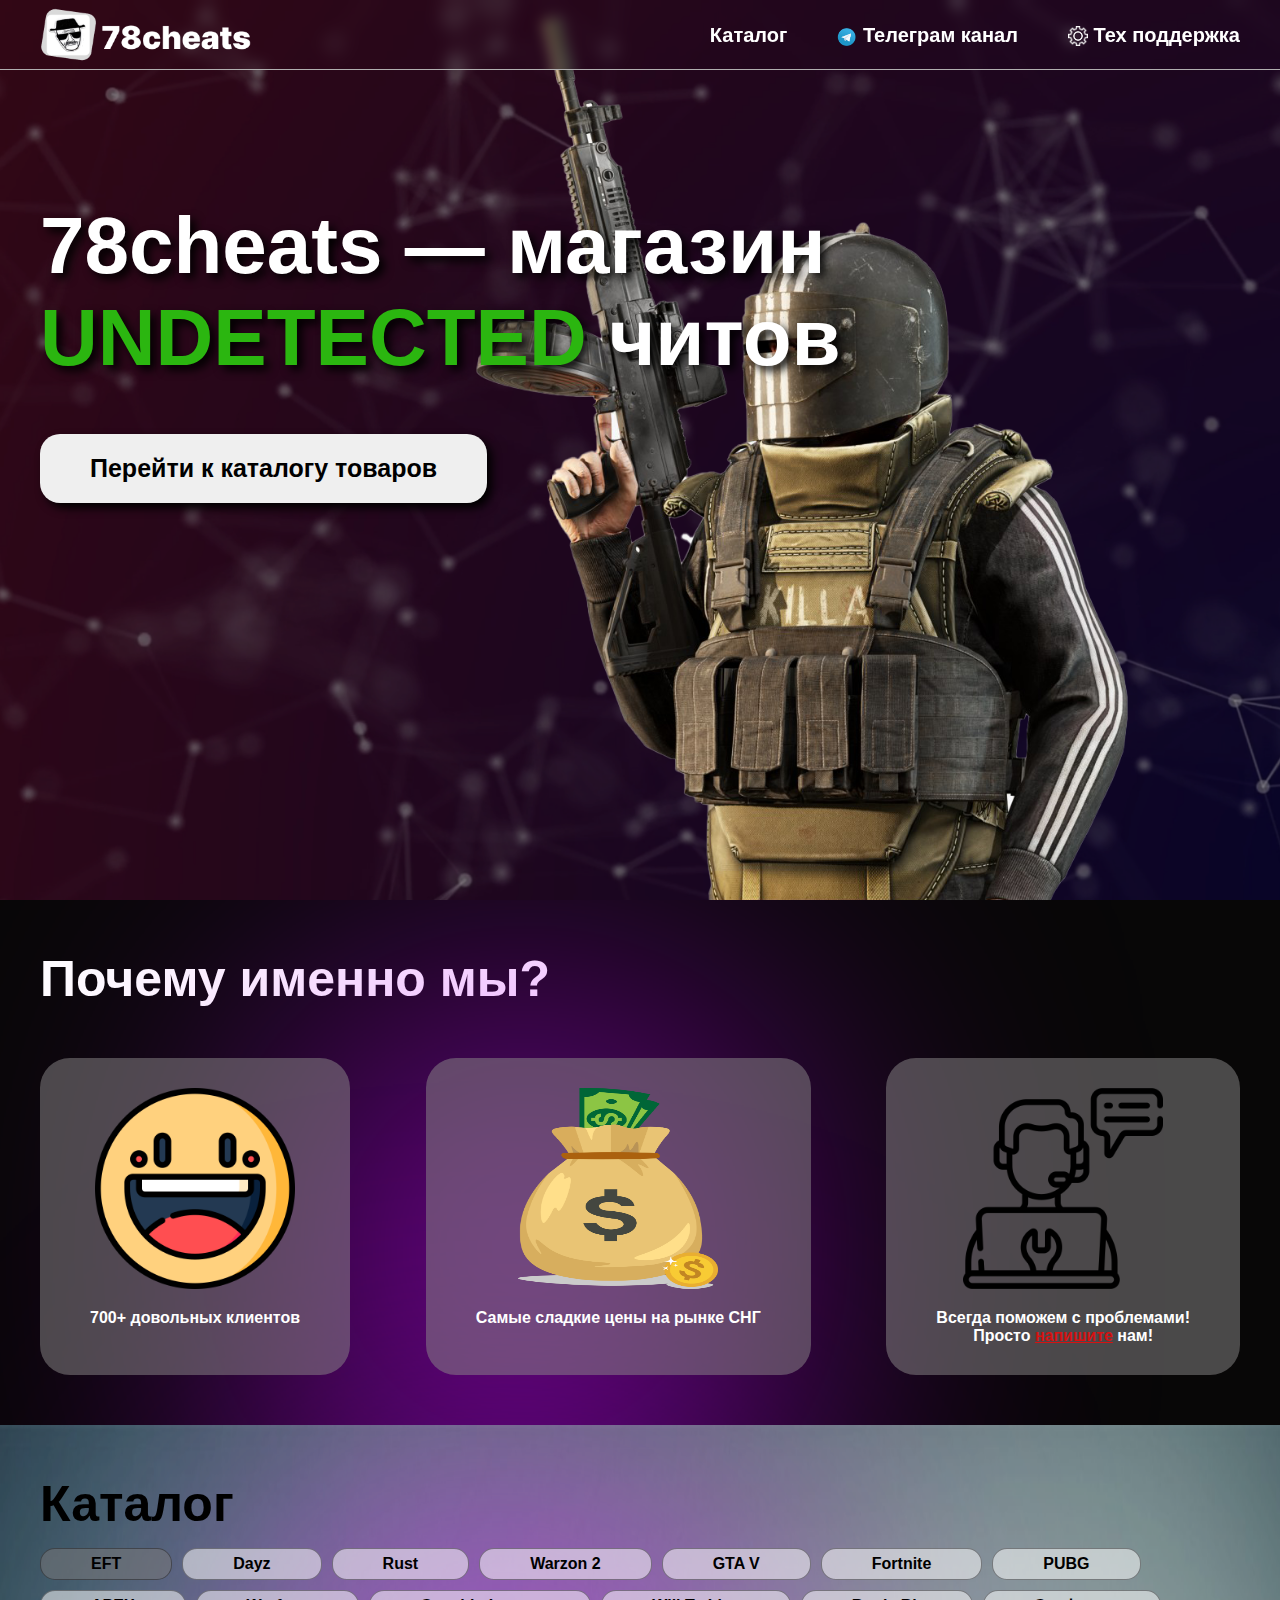
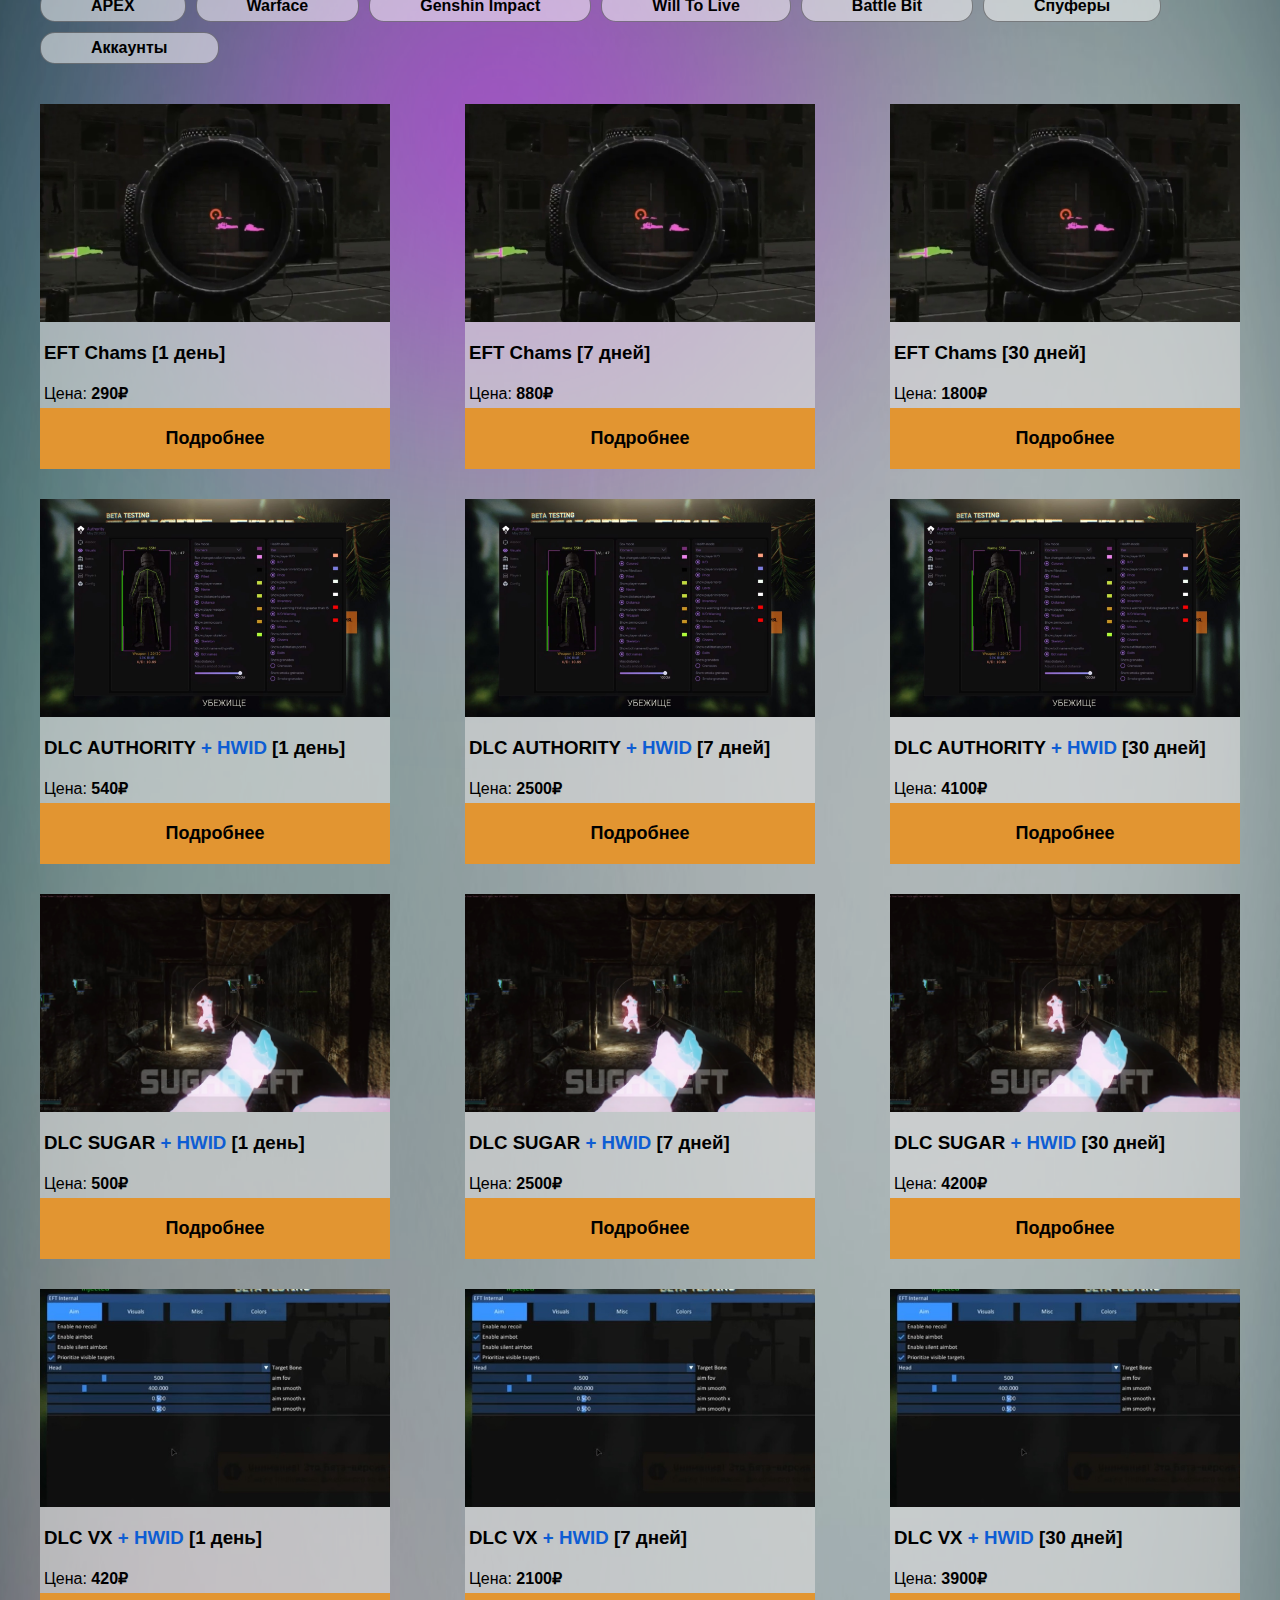
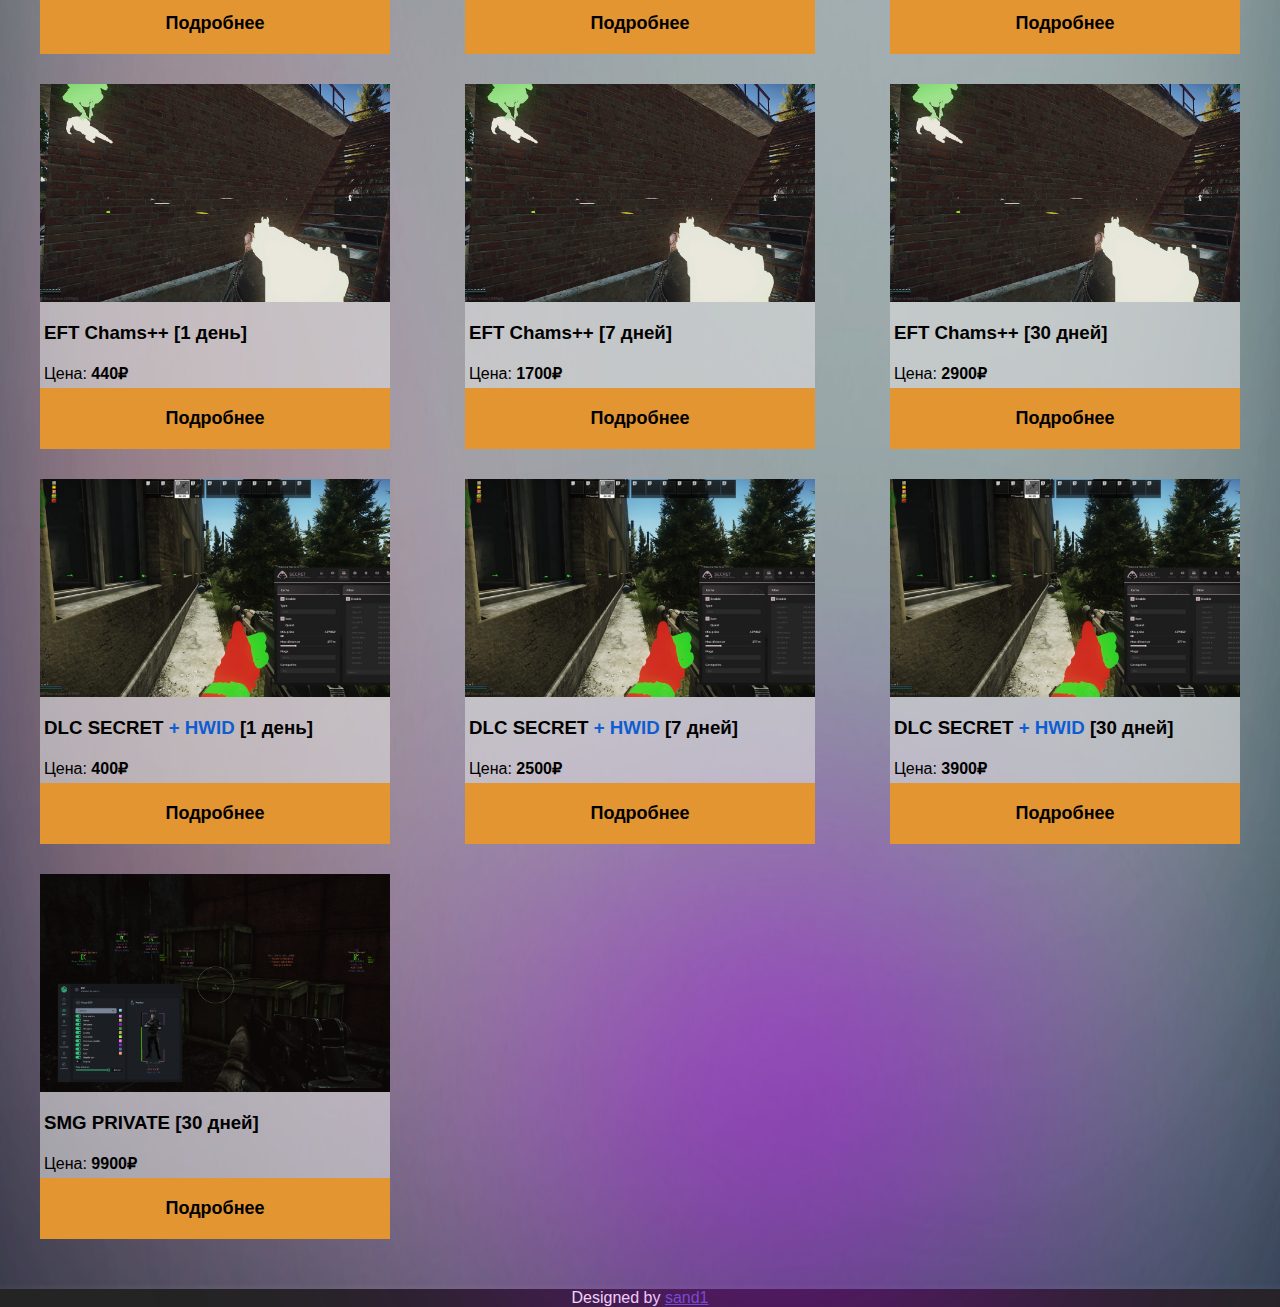
==== commit 1430da08: "fixed images" ====
--- a/index.html
+++ b/index.html
@@ -235,19 +235,19 @@
 
                             <div class="catalog-content__block hidden" id="tab-dayz">
                                 <div class="catalog-content__block__item " data-cpu="CPU: Intel / AMD (AMD FX / Intel Xeon не поддерживаются, возврата не будет)" data-win="Windows 64x 10[20H2 - 22H2] — 11[22H2]" data-description="Authority - софт от разработчика Murkware, так же для Dayz. Все так же безопастный и с красивой менюшкой. Приятные визуалы, Silent aim, и много других функций. Имеет встроенный Hwid спуфер.">
-                                    <img class="card-img" src="img/product-img/authority.jpg" alt="sugar" >
+                                    <img class="card-img" src="img/product-img/dayz-authority.jpeg" alt="sugar" >
                                     <h3 class="card-title">DLC AUTHORITY <span style="color: rgb(14, 93, 211)">+ HWID</span><span class="card-time"> [1 день]</span></h3>
                                     <p>Цена:<span class="card-price"> 330₽</span></p>
                                     <button class="product-btn"  >Подробнее</button>
                                 </div>
                                 <div class="catalog-content__block__item " data-cpu="CPU: Intel / AMD (AMD FX / Intel Xeon не поддерживаются, возврата не будет)" data-win="Windows 64x 10[20H2 - 22H2] — 11[22H2]" data-description="Authority - софт от разработчика Murkware, так же для Dayz. Все так же безопастный и с красивой менюшкой. Приятные визуалы, Silent aim, и много других функций. Имеет встроенный Hwid спуфер.">
-                                    <img class="card-img" src="img/product-img/authority.jpg" alt="sugar" >
+                                    <img class="card-img" src="img/product-img/dayz-authority.jpeg" alt="sugar" >
                                     <h3 class="card-title">DLC AUTHORITY <span style="color: rgb(14, 93, 211)">+ HWID</span><span class="card-time"> [7 дней]</span></h3>
                                     <p>Цена:<span class="card-price"> 1100₽</span></p>
                                     <button class="product-btn" >Подробнее</button>
                                 </div>
                                 <div class="catalog-content__block__item " data-cpu="CPU: Intel / AMD (AMD FX / Intel Xeon не поддерживаются, возврата не будет)" data-win="Windows 64x 10[20H2 - 22H2] — 11[22H2]" data-description="Authority - софт от разработчика Murkware, так же для Dayz. Все так же безопастный и с красивой менюшкой. Приятные визуалы, Silent aim, и много других функций. Имеет встроенный Hwid спуфер.">
-                                    <img class="card-img" src="img/product-img/authority.jpg" alt="sugar" >
+                                    <img class="card-img" src="img/product-img/dayz-authority.jpeg" alt="sugar" >
                                     <h3 class="card-title">DLC AUTHORITY <span style="color: rgb(14, 93, 211)">+ HWID</span><span class="card-time"> [30 дней]</span></h3>
                                     <p>Цена:<span class="card-price"> 2400₽</span></p>
                                     <button class="product-btn"  >Подробнее</button>
--- a/css/style.css
+++ b/css/style.css
@@ -555,6 +555,7 @@
 }
 .catalog .catalog-content__block__item img {
   width: 100%;
+  height: 218px;
   -o-object-fit: cover;
      object-fit: cover;
   transition: 0.5s;
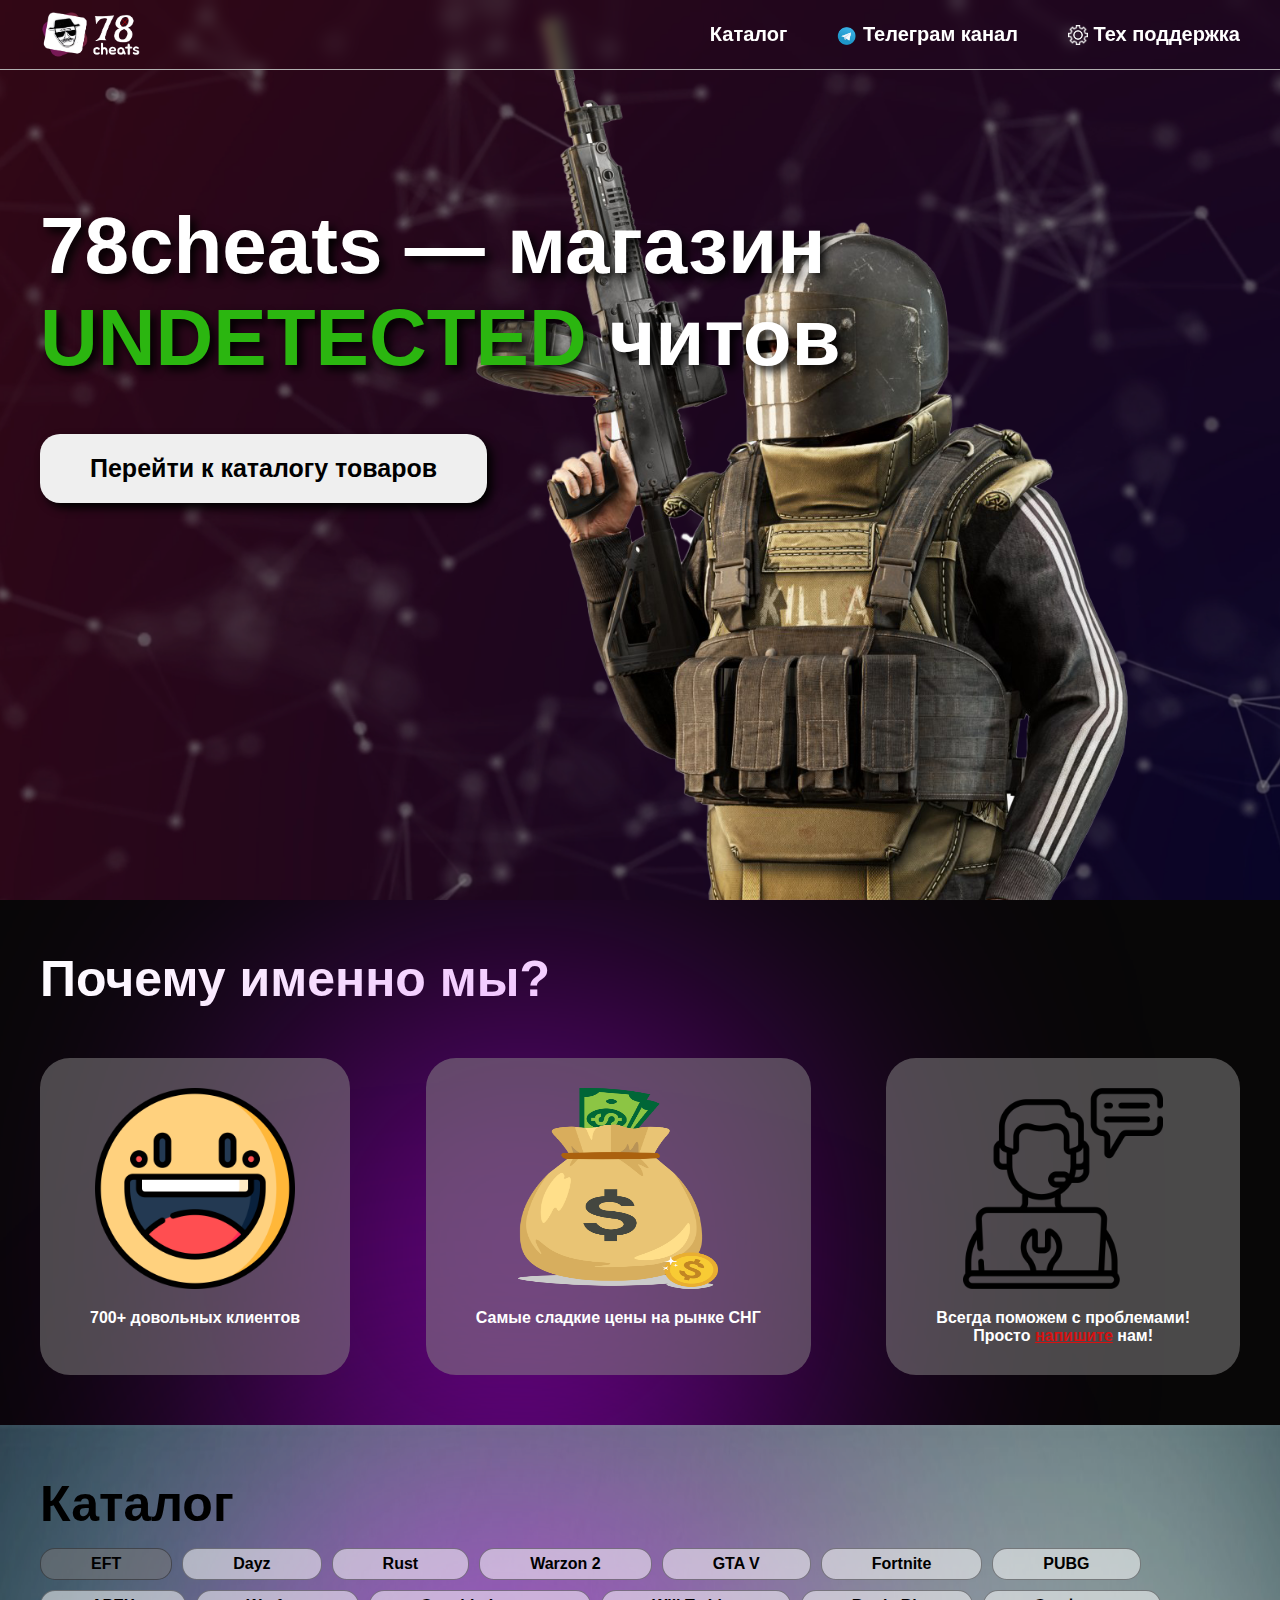
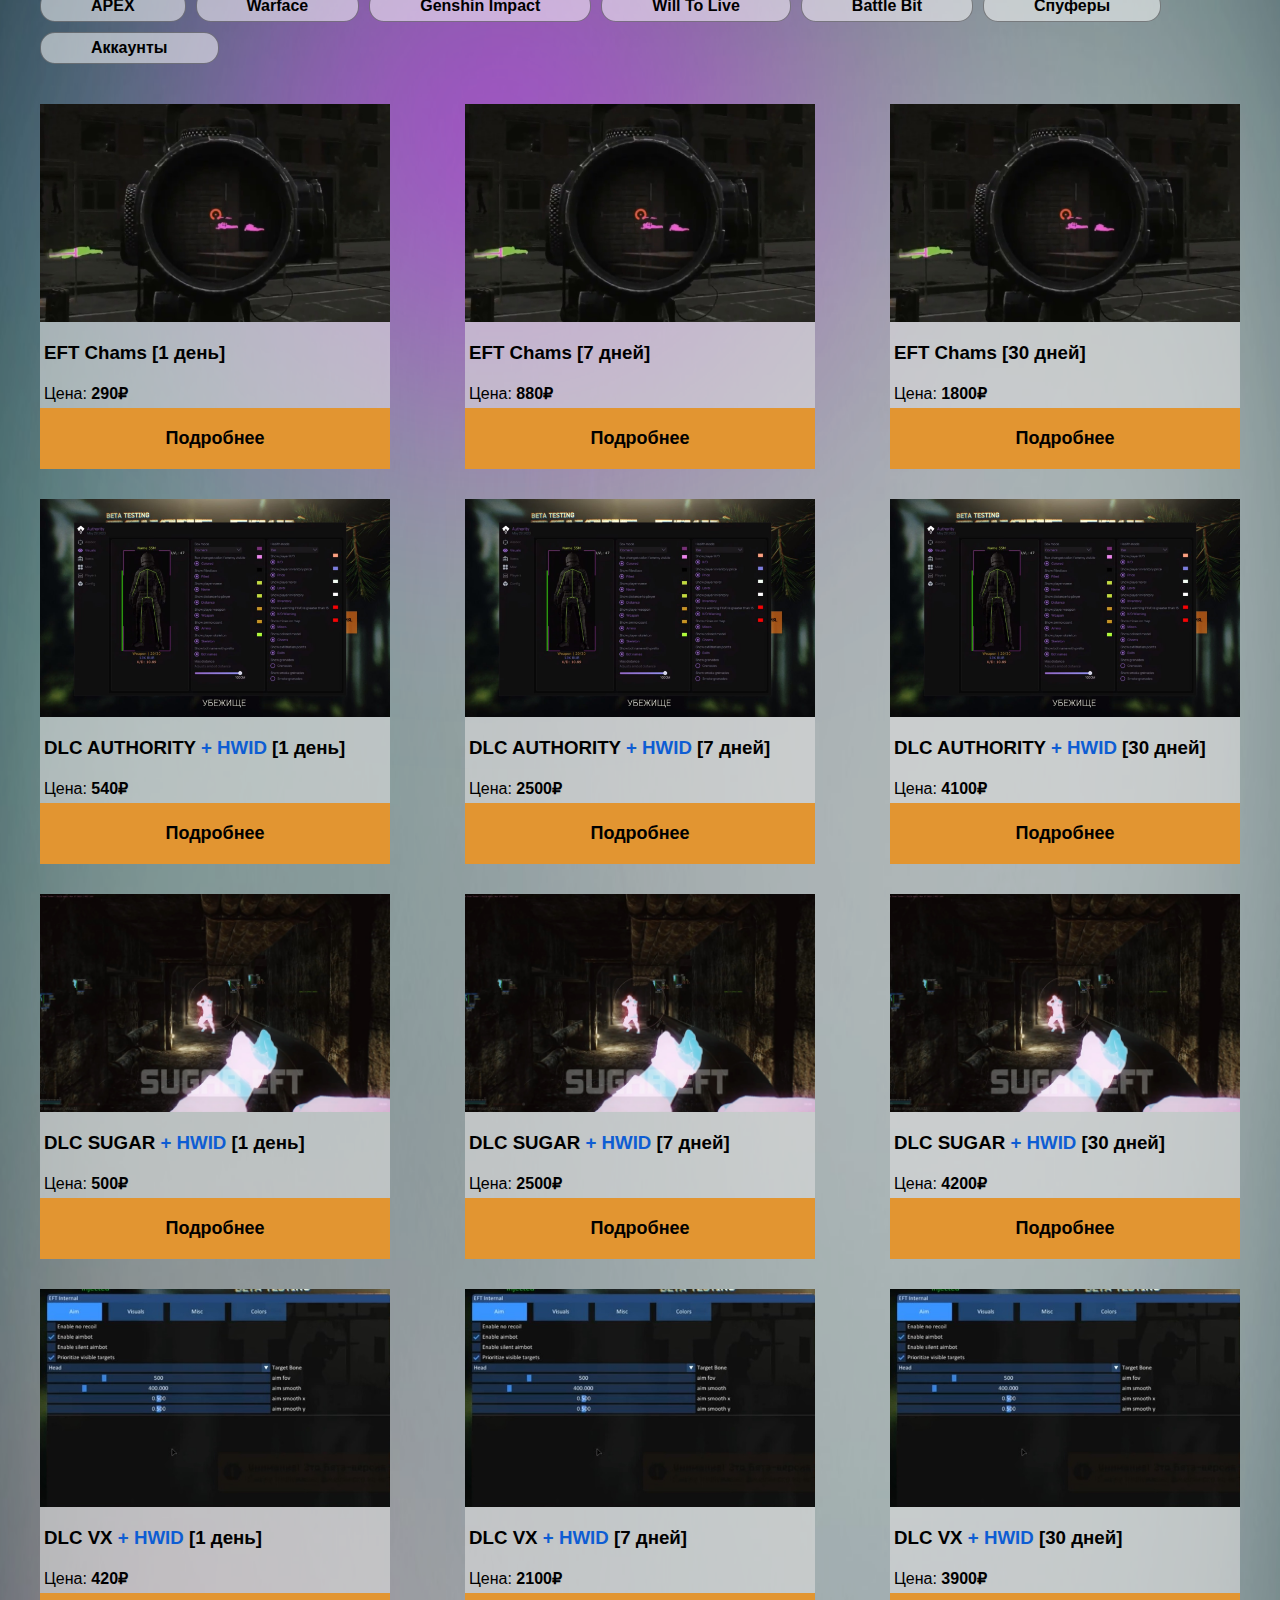
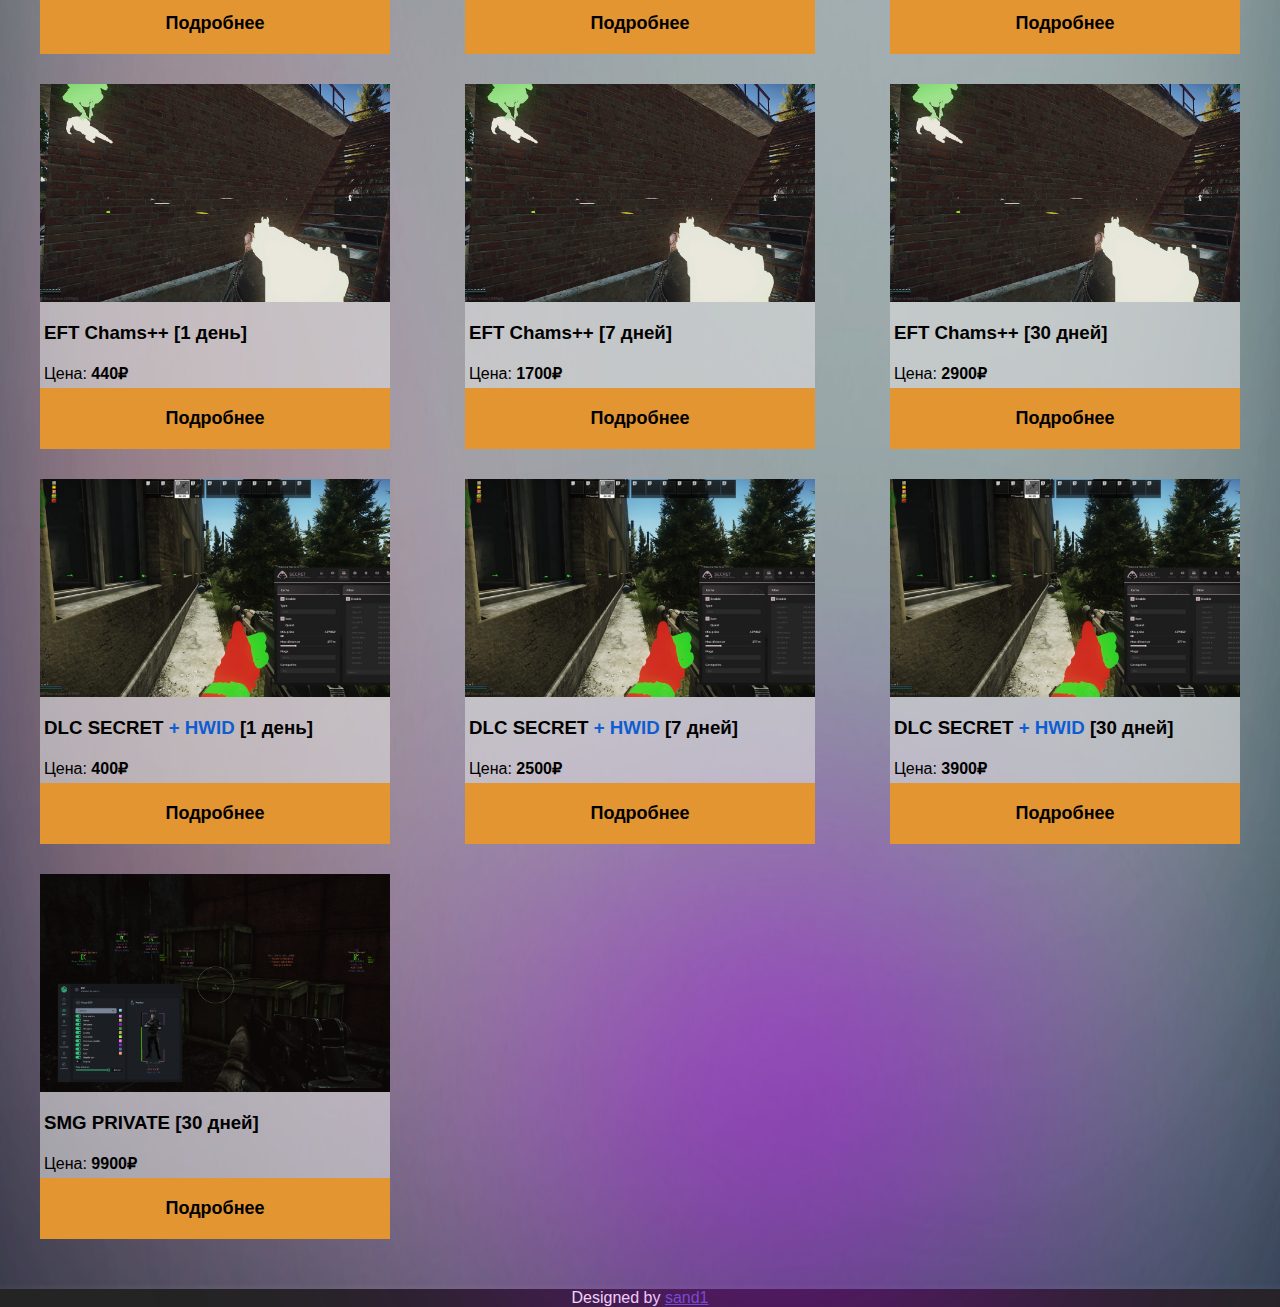
==== commit be010726: "new logo" ====
--- a/index.html
+++ b/index.html
@@ -14,7 +14,7 @@
     <div class="wrapper">
         <header class="header animate__animated animate__fadeInDown">
             <div class="header__container">
-                <a href="#"><img src="img/logo/78walter.png" alt="" class="header__logo"></a> 
+                <a href="#"><img src="img/background/Component 3 (2).png" alt="" class="header__logo"></a> 
                 <div class="header__menu menu">
                     <div class="menu__icon">
                         <span></span>
--- a/css/style.css
+++ b/css/style.css
@@ -248,7 +248,7 @@
 .header__container {
   max-width: 1230px;
   margin: 0 auto;
-  padding: 0px 15px;
+  padding: 7px 15px;
   display: flex;
   justify-content: space-between;
   align-items: center;
@@ -256,9 +256,8 @@
 .header__logo {
   z-index: 10;
   position: relative;
-  width: 240px;
+  width: 100px;
   margin: auto 0;
-  padding: 5px 0px;
 }
 
 @media (max-width: 768px) {
@@ -269,7 +268,7 @@
     z-index: 2;
     width: 100%;
     height: 100vh;
-    background-color: rgb(0, 0, 0);
+    background-color: rgba(0, 0, 0, 0.963);
     padding: 120px 10px 30px 50px;
     transition: left 0.3s ease 0s;
     overflow: auto;
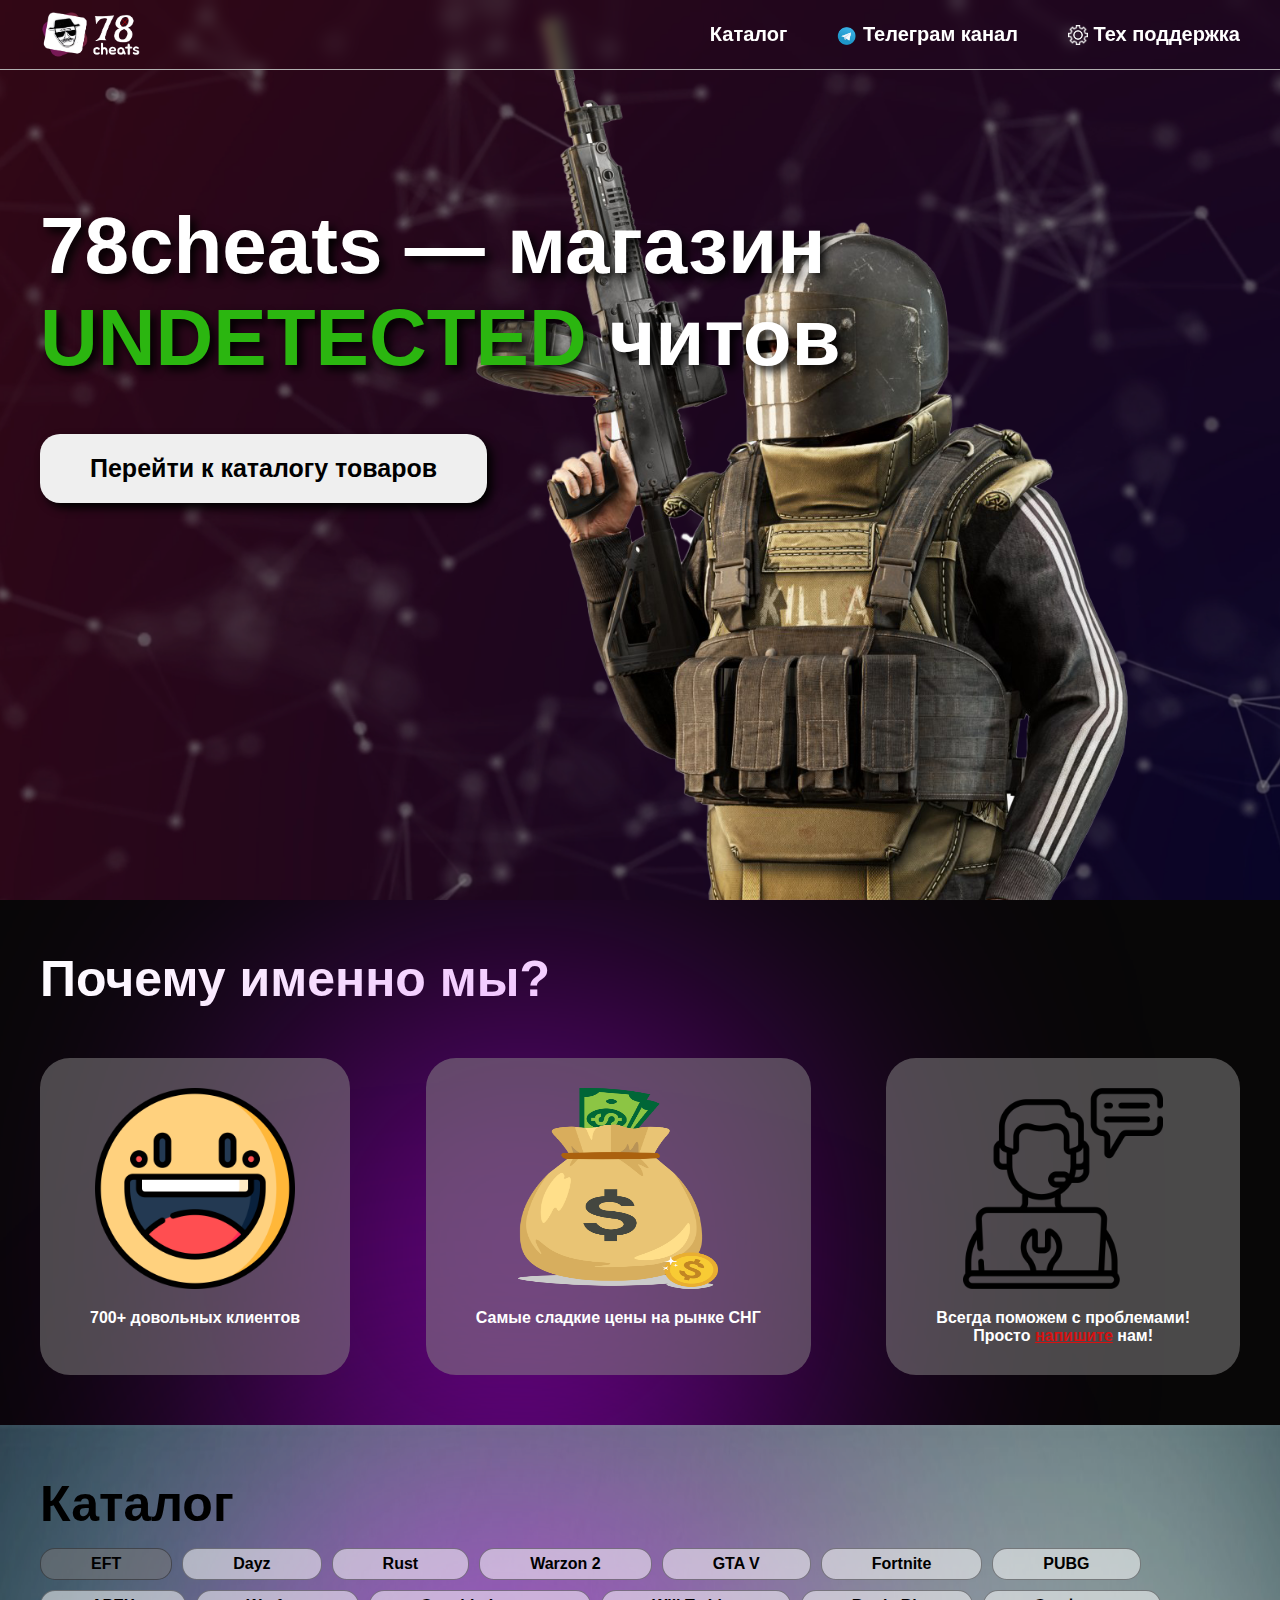
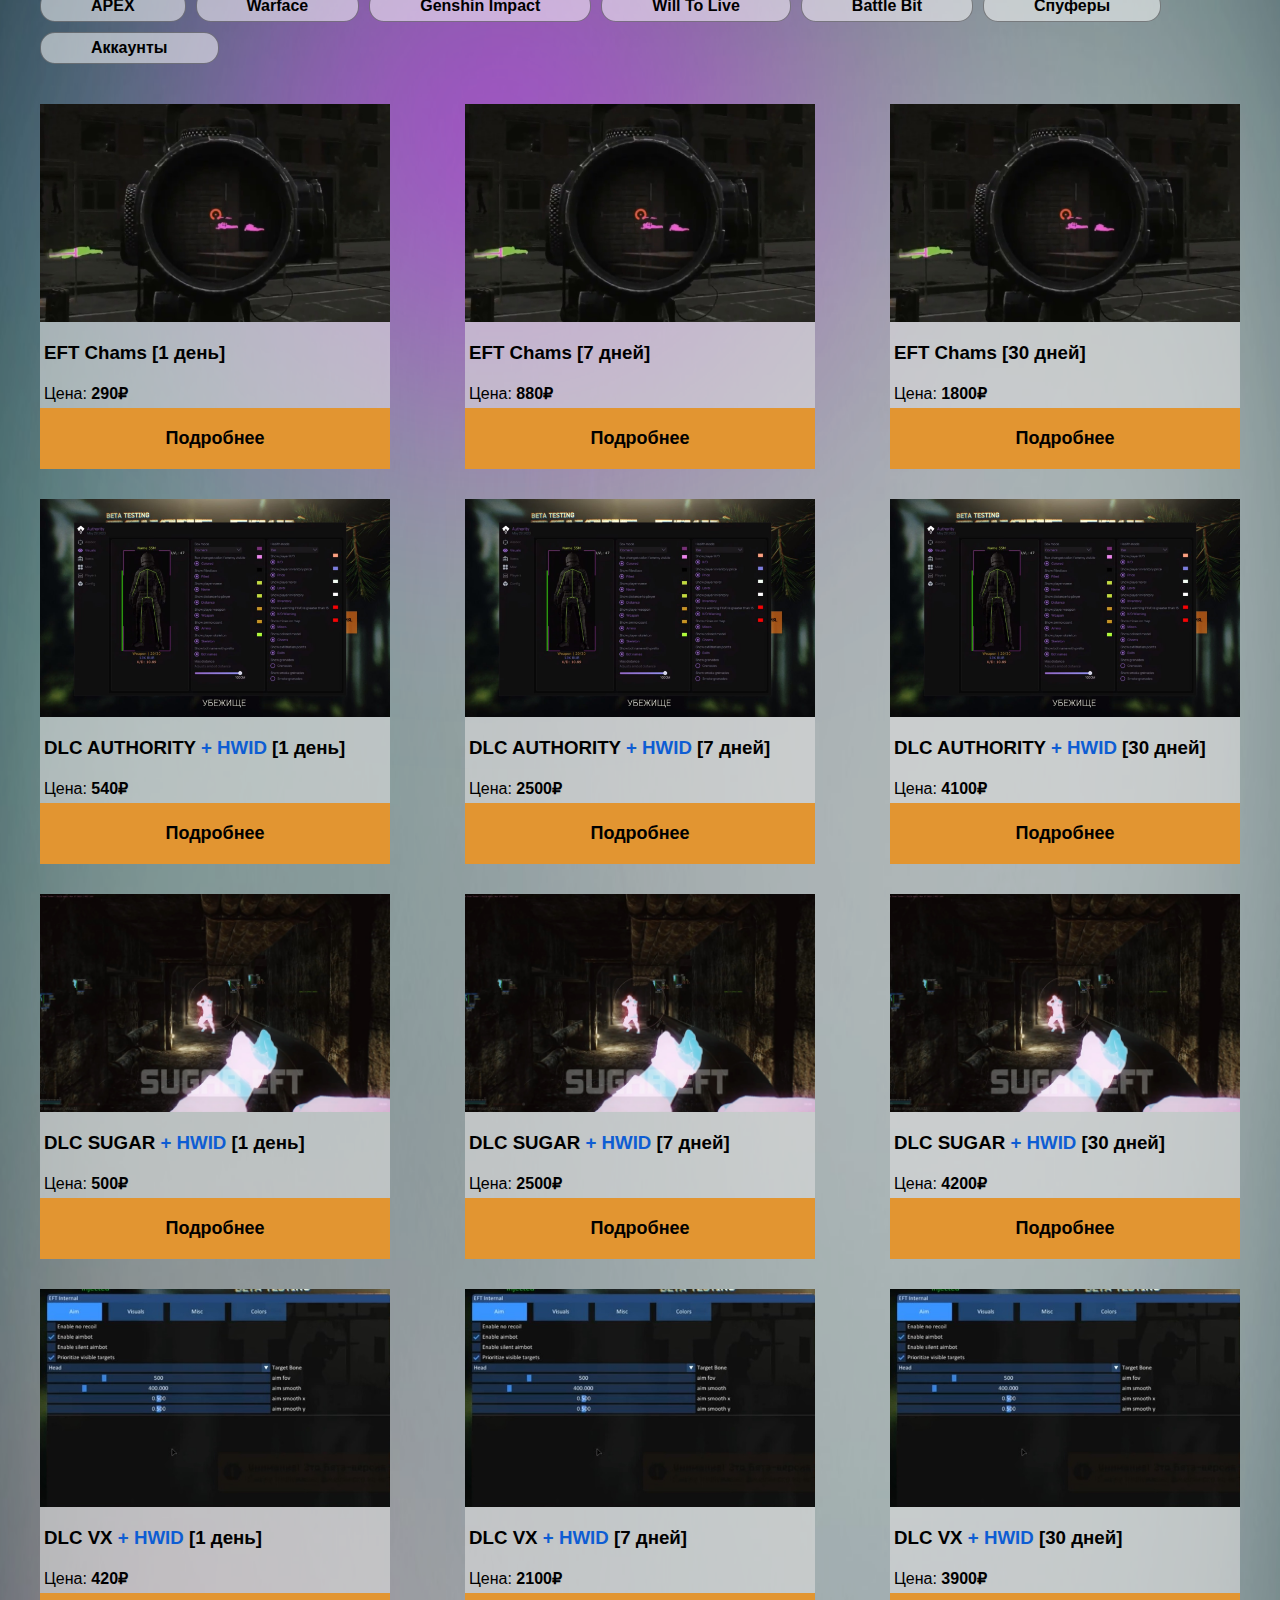
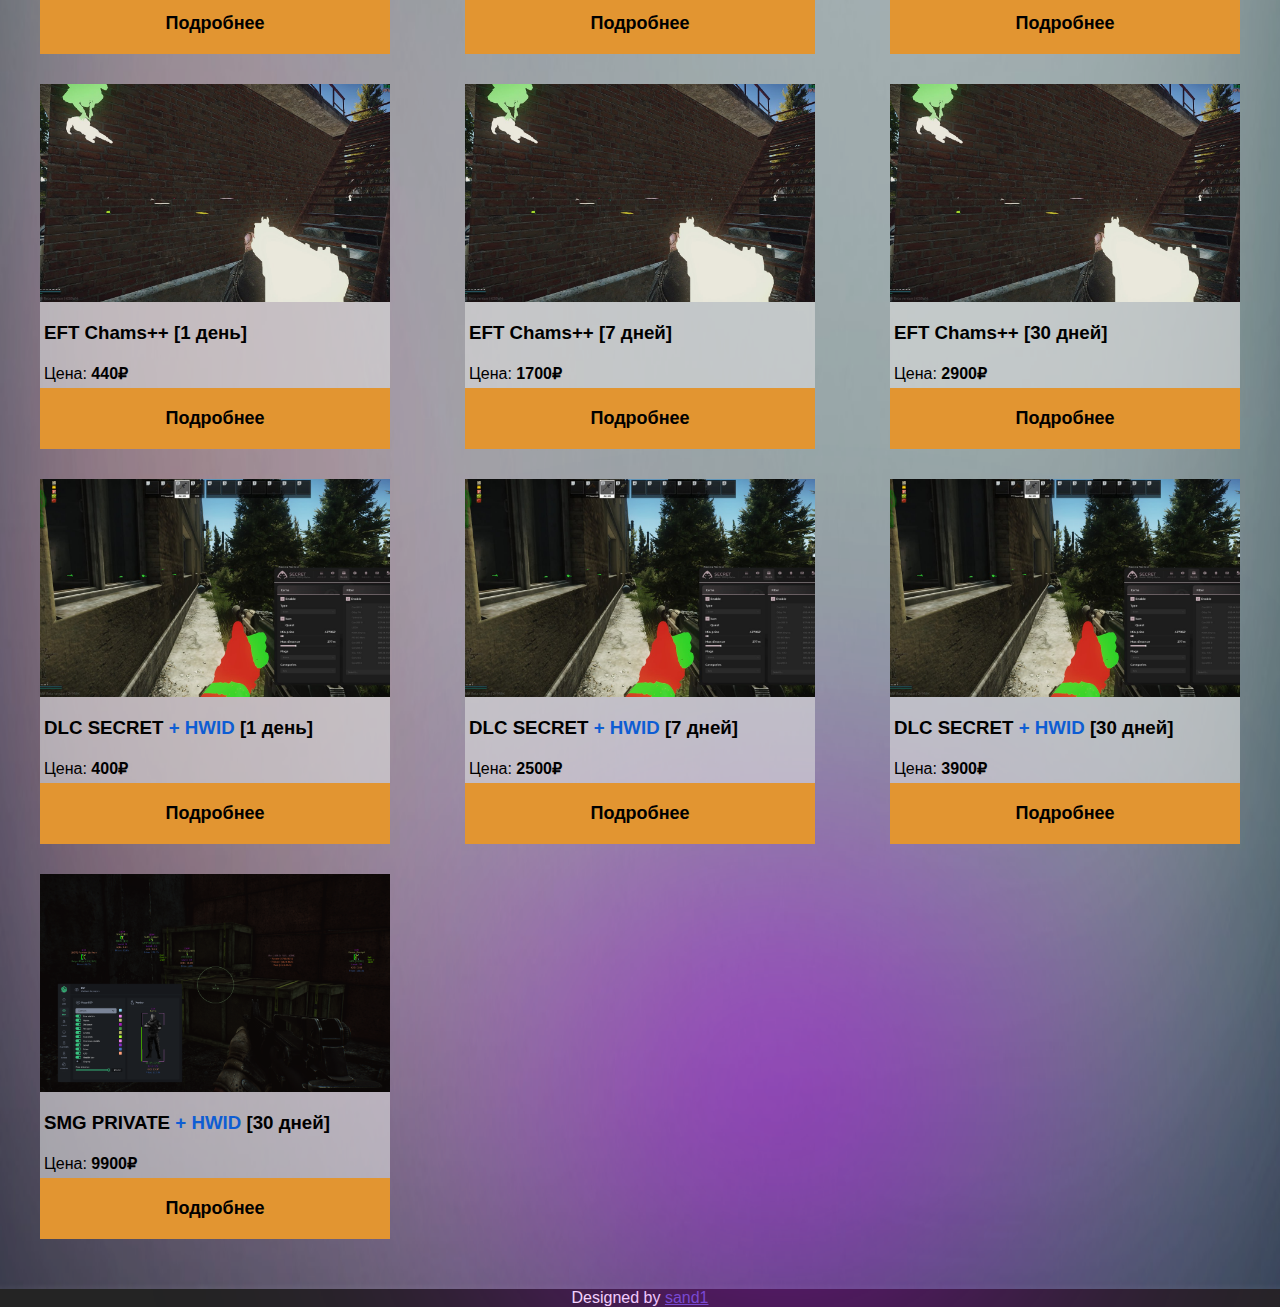
==== commit c053d6f9: "new product" ====
--- a/index.html
+++ b/index.html
@@ -226,7 +226,7 @@
                                 
                                 <div class="catalog-content__block__item " data-cpu="CPU: Intel или AMD" data-win="Windows 64x 10[20H2 - 22H2] — 11[22H2]" data-description="Самый безопастный слотовый софт для EFT. [?/20] . Чтобы узнать есть ли места, пишите в телеграм! Имеет фирменную менюшку, приятные визуалы, статус UNDETECTED, частые обновления и нововведения.">
                                     <img class="card-img" src="img/product-img/smg-private.png" alt="vx" >
-                                    <h3 class="card-title">SMG PRIVATE <span class="card-time"> [30 дней]</span></h3>
+                                    <h3 class="card-title">SMG PRIVATE <span style="color: rgb(14, 93, 211)">+ HWID</span><span class="card-time"> [30 дней]</span></h3>
                                     <p>Цена:<span class="card-price"> 9900₽</span></p>
                                     <button class="product-btn">Подробнее</button>
                                 </div> 
@@ -393,20 +393,40 @@
                                 
                                 <div class="catalog-content__block__item " data-cpu="CPU: Intel или AMD" data-win="Windows: 10-11[1909 - 22H2]" data-description="⚜️𝐃𝐋𝐂 𝐔𝐍𝐍𝐀𝐌𝐄𝐃⚜️ даёт вам суперспособности в Pubg: попадания в голову, просвет игроков, лута на карте, и прочие различные визуалы.">
                                     <img class="card-img" src="img/product-img/pubg_unnamed.jpg" alt="chams" >
-                                    <h3 class="card-title">DLC UNNAMED <span class="card-time">[1 день]</span></h3>
+                                    <h3 class="card-title">DLC UNNAMED LITE <span class="card-time">[1 день]</span></h3>
                                     <p>Цена:<span class="card-price"> 300₽</span></p>
                                     <button class="product-btn">Подробнее</button>
                                 </div>
                                 <div class="catalog-content__block__item " data-cpu="CPU: Intel или AMD" data-win="Windows: 10-11[1909 - 22H2]" data-description="⚜️𝐃𝐋𝐂 𝐔𝐍𝐍𝐀𝐌𝐄𝐃⚜️ даёт вам суперспособности в Pubg: попадания в голову, просвет игроков, лута на карте, и прочие различные визуалы.">
-                                    <img class="card-img" src="img/product-img/pubg_unnamed.jpg"" alt="chams" >
-                                    <h3 class="card-title">DLC UNNAMED <span class="card-time">[7 дней]</span></h3>
+                                    <img class="card-img" src="img/product-img/pubg_unnamed.jpg" alt="chams" >
+                                    <h3 class="card-title">DLC UNNAMED LITE <span class="card-time">[7 дней]</span></h3>
                                     <p>Цена:<span class="card-price"> 900₽</span></p>
                                     <button class="product-btn">Подробнее</button>
                                 </div>
                                 <div class="catalog-content__block__item " data-cpu="CPU: Intel или AMD" data-win="Windows: 10-11[1909 - 22H2]" data-description="⚜️𝐃𝐋𝐂 𝐔𝐍𝐍𝐀𝐌𝐄𝐃⚜️ даёт вам суперспособности в Pubg: попадания в голову, просвет игроков, лута на карте, и прочие различные визуалы.">
-                                    <img class="card-img" src="img/product-img/pubg_unnamed.jpg"" alt="chams" >
-                                    <h3 class="card-title">DLC UNNAMED <span class="card-time">[30 дней]</span></h3>
+                                    <img class="card-img" src="img/product-img/pubg_unnamed.jpg" alt="chams" >
+                                    <h3 class="card-title">DLC UNNAMED LITE <span class="card-time">[30 дней]</span></h3>
                                     <p>Цена:<span class="card-price"> 2400₽</span></p>
+                                    <button class="product-btn">Подробнее</button>
+                                </div>
+
+
+                                <div class="catalog-content__block__item " data-cpu="CPU: Intel или AMD" data-win="Windows: 10-11[1909 - 22H2]" data-description="⚜️𝐃𝐋𝐂 𝐔𝐍𝐍𝐀𝐌𝐄𝐃⚜️ даёт вам суперспособности в Pubg: попадания в голову, просвет игроков, лута на карте, и прочие различные визуалы.">
+                                    <img class="card-img" src="img/product-img/pubgFULL.png" alt="chams" >
+                                    <h3 class="card-title">DLC UNNAMED PRO <span class="card-time">[1 день]</span></h3>
+                                    <p>Цена:<span class="card-price"> 390₽</span></p>
+                                    <button class="product-btn">Подробнее</button>
+                                </div>
+                                <div class="catalog-content__block__item " data-cpu="CPU: Intel или AMD" data-win="Windows: 10-11[1909 - 22H2]" data-description="⚜️𝐃𝐋𝐂 𝐔𝐍𝐍𝐀𝐌𝐄𝐃⚜️ даёт вам суперспособности в Pubg: попадания в голову, просвет игроков, лута на карте, и прочие различные визуалы.">
+                                    <img class="card-img" src="img/product-img/pubgFULL.png" alt="chams" >
+                                    <h3 class="card-title">DLC UNNAMED PRO <span class="card-time">[7 дней]</span></h3>
+                                    <p>Цена:<span class="card-price"> 1100₽</span></p>
+                                    <button class="product-btn">Подробнее</button>
+                                </div>
+                                <div class="catalog-content__block__item " data-cpu="CPU: Intel или AMD" data-win="Windows: 10-11[1909 - 22H2]" data-description="⚜️𝐃𝐋𝐂 𝐔𝐍𝐍𝐀𝐌𝐄𝐃⚜️ даёт вам суперспособности в Pubg: попадания в голову, просвет игроков, лута на карте, и прочие различные визуалы.">
+                                    <img class="card-img" src="img/product-img/pubgFULL.png" alt="chams" >
+                                    <h3 class="card-title">DLC UNNAMED PRO <span class="card-time">[30 дней]</span></h3>
+                                    <p>Цена:<span class="card-price"> 3300₽</span></p>
                                     <button class="product-btn">Подробнее</button>
                                 </div>
                             </div>
@@ -541,7 +561,6 @@
                             <div class="catalog-content__block hidden" id="tab-acc">
                                 <img src="img/logo/nothing.png" alt="nothing" class="catalog-nothing__IMG">
                             </div>
-
                         </div>
                     </div>
                 </div>
